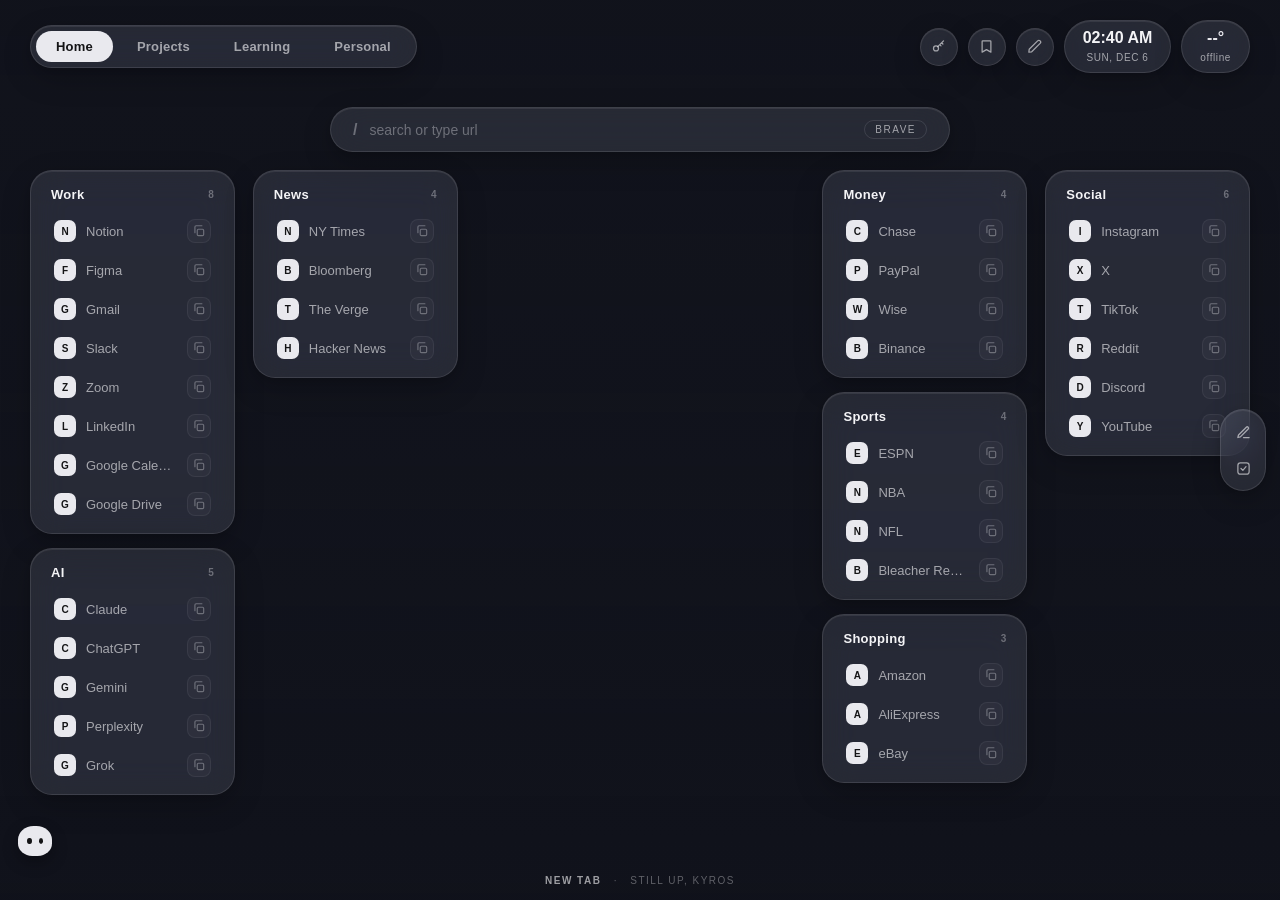
==== index.html @ 47d95799 "first commit" ====
<!DOCTYPE html>
<html lang="en">
<head>
  <meta charset="UTF-8" />
  <meta name="viewport" content="width=device-width, initial-scale=1.0" />
  <title>New Tab</title>
  
  
  
  <link rel="stylesheet" href="css/style.css" />
</head>
<body>
  <div class="bg" id="bg"></div>
  <video class="bg-video hidden" id="bgVideo" autoplay muted loop playsinline></video>
  <div class="bg-overlay"></div>
  <div class="mood-tint" id="moodTint"></div>

  <!-- TOP BAR -->
  <header class="topbar">
    <nav class="tabs" id="tabs"></nav>

    <div class="topbar-right">
      <button class="edit-btn" id="vaultOpenBtn" title="passwords — Alt+P" aria-label="password vault">
        <svg viewBox="0 0 24 24" fill="none" stroke="currentColor" stroke-width="2" stroke-linecap="round" stroke-linejoin="round"><circle cx="8" cy="15" r="4"/><path d="M10.8 12.2 20 3M17 6l2 2M14 9l2 2"/></svg>
      </button>
      <button class="edit-btn" id="stashOpenBtn" title="saved — Alt+S" aria-label="saved things">
        <svg viewBox="0 0 24 24" fill="none" stroke="currentColor" stroke-width="2" stroke-linecap="round" stroke-linejoin="round"><path d="M6 3h12a1 1 0 0 1 1 1v17l-7-4-7 4V4a1 1 0 0 1 1-1z"/></svg>
      </button>
      <button class="edit-btn" id="editBtn" title="edit links" aria-label="edit links">
        <svg viewBox="0 0 24 24" fill="none" stroke="currentColor" stroke-width="2" stroke-linecap="round" stroke-linejoin="round"><path d="M17 3a2.8 2.8 0 0 1 4 4L7.5 20.5 3 21l.5-4.5z"/></svg>
      </button>
      <div class="clock" id="clock" title="calendar">
        <span class="time" id="time">--:--</span>
        <span class="date" id="date">---</span>
      </div>
      <div class="weather" id="weather">
        <span class="temp" id="temp">--°</span>
        <span class="cond" id="cond">···</span>
      </div>
      <div class="cal-pop hidden" id="calPop"></div>
    </div>
  </header>

  <!-- SEARCH -->
  <div class="search-wrap">
    <div id="searchForm" class="search">
      <span class="search-mark">/</span>
      <input id="searchInput" type="text" placeholder="search or type url" spellcheck="false" />
      <span class="search-hint" id="engineHint">brave</span>
    </div>
    <div class="palette" id="palette"></div>
  </div>

  <!-- GRID OF LINK GROUPS -->
  <main class="grid" id="grid"></main>

  <!-- DASHBOARD (Alt+D) -->
  <div class="dash hidden" id="dock">
    <nav class="dash-tabs">
      <button class="dash-tab active" data-pane="dashboard"><svg class="dt-ico" viewBox="0 0 24 24" fill="none" stroke="currentColor" stroke-width="2" stroke-linejoin="round"><rect x="4" y="4" width="7" height="7" rx="1.5"/><rect x="13" y="4" width="7" height="7" rx="1.5"/><rect x="4" y="13" width="7" height="7" rx="1.5"/><rect x="13" y="13" width="7" height="7" rx="1.5"/></svg>Dashboard</button>
      <button class="dash-tab" data-pane="media"><svg class="dt-ico" viewBox="0 0 24 24" fill="none" stroke="currentColor" stroke-width="2" stroke-linecap="round" stroke-linejoin="round"><path d="M9 18V6l10-2v12"/><circle cx="6.5" cy="18" r="2.5"/><circle cx="16.5" cy="16" r="2.5"/></svg>Media</button>
      <button class="dash-tab" data-pane="system"><svg class="dt-ico" viewBox="0 0 24 24" fill="none" stroke="currentColor" stroke-width="2" stroke-linecap="round" stroke-linejoin="round"><path d="M3 12h4l3-8 4 16 3-8h4"/></svg>System</button>
    </nav>

    <div class="dash-body">
    <!-- DASHBOARD -->
    <div class="dash-pane" id="pane-dashboard">
      <div class="dash-grid">
        <div class="card card-weather">
          <div class="w-row">
            <span class="w-icon">☀</span>
            <span class="w-temp" id="dashTemp">--°</span>
          </div>
          <div class="w-cond" id="dashCond">···</div>
        </div>

        <div class="card card-profile">
          <img class="avatar" id="avatar" src="assets/avatar.png" alt="avatar" title="click to change" />
          <div class="prof-rows">
            <div class="prof-row"><span class="prof-k">◈</span><span id="profBrowser">Brave</span></div>
            <div class="prof-row"><span class="prof-k">▤</span><span id="profOs">—</span></div>
            <div class="prof-row"><span class="prof-k">◔</span><span id="profUp">up 0 minutes</span></div>
          </div>
        </div>

        <div class="card card-date">
          <div class="d-day" id="dashDay">--</div>
          <div class="d-dots">• • •</div>
          <div class="d-mon" id="dashMon">--</div>
          <div class="d-wd" id="dashWd">—</div>
        </div>

        <div class="card card-cal" id="calendar"></div>

        <div class="card card-media">
          <div class="cm-art" id="cmArt">
            <div class="cm-disc"></div>
          </div>
          <div class="cm-title" id="cmTitle">nothing playing</div>
          <div class="cm-sub">local player</div>
          <div class="cm-ctl">
            <button id="cmPrev" aria-label="previous"><svg viewBox="0 0 24 24" fill="currentColor"><path d="M7 6a1 1 0 0 1 2 0v12a1 1 0 0 1-2 0zM20 6.6v10.8a1 1 0 0 1-1.6.8l-7.2-5.4a1 1 0 0 1 0-1.6l7.2-5.4a1 1 0 0 1 1.6.8z"/></svg></button>
            <button id="cmPlay" aria-label="play / pause">
              <svg class="ico-play" viewBox="0 0 24 24" fill="currentColor"><path d="M8 5.6v12.8a1 1 0 0 0 1.5.9l10.2-6.4a1 1 0 0 0 0-1.7L9.5 4.7A1 1 0 0 0 8 5.6z"/></svg>
              <svg class="ico-pause" viewBox="0 0 24 24" fill="currentColor"><path d="M7 5h3a1 1 0 0 1 1 1v12a1 1 0 0 1-1 1H7a1 1 0 0 1-1-1V6a1 1 0 0 1 1-1zm7 0h3a1 1 0 0 1 1 1v12a1 1 0 0 1-1 1h-3a1 1 0 0 1-1-1V6a1 1 0 0 1 1-1z"/></svg>
            </button>
            <button id="cmNext" aria-label="next"><svg viewBox="0 0 24 24" fill="currentColor"><path d="M17 6a1 1 0 0 1 2 0v12a1 1 0 0 1-2 0zM4 6.6v10.8a1 1 0 0 0 1.6.8l7.2-5.4a1 1 0 0 0 0-1.6L5.6 5.8A1 1 0 0 0 4 6.6z"/></svg></button>
          </div>
        </div>

        <div class="card card-sliders">
          <label class="vslide" title="background dim">
            <input type="range" id="slDim" min="0.2" max="1" step="0.05" />
            <span class="vs-icon">◐</span>
          </label>
          <label class="vslide" title="glass blur">
            <input type="range" id="slBlur" min="0" max="30" step="1" />
            <span class="vs-icon">≋</span>
          </label>
          <label class="vslide" title="video wallpaper volume">
            <input type="range" id="slVol" min="0" max="1" step="0.05" value="0" />
            <span class="vs-icon">♪</span>
          </label>
        </div>
      </div>
      <div class="dock-links" id="dockLinks"></div>
    </div>

    <!-- MEDIA -->
    <div class="dash-pane hidden" id="pane-media">
      <div class="media-now">
        <div class="m-art" id="mArtBox">
          <svg viewBox="0 0 24 24" fill="none" stroke="currentColor" stroke-width="2" stroke-linecap="round" stroke-linejoin="round"><path d="M9 18V6l10-2v12"/><circle cx="6.5" cy="18" r="2.5"/><circle cx="16.5" cy="16" r="2.5"/></svg>
          <div class="m-bars" id="mBars"><i></i><i></i><i></i><i></i></div>
        </div>
        <div class="m-info">
          <div class="m-title" id="mTitle">nothing playing</div>
          <div class="m-sub" id="mSrc">pick a song below</div>
        </div>
        <div class="m-ctl">
          <button id="mPrev" aria-label="previous"><svg viewBox="0 0 24 24" fill="currentColor"><path d="M7 6a1 1 0 0 1 2 0v12a1 1 0 0 1-2 0zM20 6.6v10.8a1 1 0 0 1-1.6.8l-7.2-5.4a1 1 0 0 1 0-1.6l7.2-5.4a1 1 0 0 1 1.6.8z"/></svg></button>
          <button id="mPlay" class="m-play" aria-label="play / pause">
            <svg class="ico-play" viewBox="0 0 24 24" fill="currentColor"><path d="M8 5.6v12.8a1 1 0 0 0 1.5.9l10.2-6.4a1 1 0 0 0 0-1.7L9.5 4.7A1 1 0 0 0 8 5.6z"/></svg>
            <svg class="ico-pause" viewBox="0 0 24 24" fill="currentColor"><path d="M7 5h3a1 1 0 0 1 1 1v12a1 1 0 0 1-1 1H7a1 1 0 0 1-1-1V6a1 1 0 0 1 1-1zm7 0h3a1 1 0 0 1 1 1v12a1 1 0 0 1-1 1h-3a1 1 0 0 1-1-1V6a1 1 0 0 1 1-1z"/></svg>
          </button>
          <button id="mNext" aria-label="next"><svg viewBox="0 0 24 24" fill="currentColor"><path d="M17 6a1 1 0 0 1 2 0v12a1 1 0 0 1-2 0zM4 6.6v10.8a1 1 0 0 0 1.6.8l7.2-5.4a1 1 0 0 0 0-1.6L5.6 5.8A1 1 0 0 0 4 6.6z"/></svg></button>
        </div>
      </div>
      <div class="m-progress">
        <span class="m-time" id="mCur">0:00</span>
        <input type="range" id="mSeek" min="0" max="1000" value="0" aria-label="seek" />
        <span class="m-time" id="mDur">–:––</span>
      </div>
      <div class="media-switch">
        <button class="msw active" data-src="library">library</button>
        <button class="msw" data-src="online">online</button>
      </div>

      <div class="src-view" id="srcLibrary">
        <div class="song-list" id="songList"></div>
        <div class="dash-actions">
          <button id="mAddSongs">add songs</button>
          <button id="mClearSongs">clear</button>
        </div>
      </div>

      <div class="src-view hidden" id="srcOnline">
        <div class="stream-add">
          <input id="ytQuery" type="text" placeholder="search a song online…" spellcheck="false" />
          <button id="ytSearchBtn">search</button>
        </div>
        <div class="stream-list" id="ytResults"></div>
      </div>

      <div class="queue-wrap hidden" id="queueWrap">
        <div class="queue-head">
          <span>up next <span class="q-badge" id="queueCount">0</span></span>
          <button id="queueClear">clear</button>
        </div>
        <div class="queue-list" id="queueList"></div>
      </div>

      <div class="dash-actions">
        <button id="mWall">wallpaper</button>
        <button id="mWallReset">wall reset</button>
      </div>
    </div>

    <!-- SYSTEM -->
    <div class="dash-pane hidden" id="pane-system">
      <div class="sys-grid">
        <div class="card sys-card">
          <div class="sys-top">
            <svg viewBox="0 0 24 24" fill="none" stroke="currentColor" stroke-width="2" stroke-linecap="round" stroke-linejoin="round"><rect x="7" y="7" width="10" height="10" rx="1.5"/><path d="M4 10h3M4 14h3M17 10h3M17 14h3M10 4v3M14 4v3M10 17v3M14 17v3"/></svg>
            <span class="sys-k">cpu</span>
          </div>
          <div class="sys-v" id="sysCpu">—</div>
          <div class="sys-bar"><i id="barCpu"></i></div>
          <div class="sys-hint" id="hintCpu">—</div>
        </div>

        <div class="card sys-card">
          <div class="sys-top">
            <svg viewBox="0 0 24 24" fill="none" stroke="currentColor" stroke-width="2" stroke-linecap="round" stroke-linejoin="round"><rect x="3" y="7" width="18" height="9" rx="1.5"/><path d="M7 16v2M12 16v2M17 16v2M7.5 10.5v2M12 10.5v2M16.5 10.5v2"/></svg>
            <span class="sys-k">memory</span>
          </div>
          <div class="sys-v" id="sysMem">—</div>
          <div class="sys-bar"><i id="barMem"></i></div>
          <div class="sys-hint" id="hintMem">—</div>
        </div>

        <div class="card sys-card">
          <div class="sys-top">
            <svg viewBox="0 0 24 24" fill="none" stroke="currentColor" stroke-width="2" stroke-linecap="round" stroke-linejoin="round"><path d="M4 11.5a11 11 0 0 1 16 0M7.5 15a6 6 0 0 1 9 0"/><circle cx="12" cy="18.5" r="1"/></svg>
            <span class="sys-k">network</span>
          </div>
          <div class="sys-v" id="sysNet">—</div>
          <div class="sys-bar"><i id="barNet"></i></div>
          <div class="sys-hint" id="hintNet">—</div>
        </div>

        <div class="card sys-card">
          <div class="sys-top">
            <svg viewBox="0 0 24 24" fill="none" stroke="currentColor" stroke-width="2" stroke-linecap="round" stroke-linejoin="round"><rect x="3" y="5" width="18" height="14" rx="2.5"/><path d="M3 13h18"/><circle cx="7.5" cy="16" r="0.5"/></svg>
            <span class="sys-k">disk</span>
          </div>
          <div class="sys-v" id="sysDisk">—</div>
          <div class="sys-bar"><i id="barDisk"></i></div>
          <div class="sys-hint" id="hintDisk">—</div>
        </div>

        <div class="card sys-card">
          <div class="sys-top">
            <svg viewBox="0 0 24 24" fill="none" stroke="currentColor" stroke-width="2" stroke-linecap="round" stroke-linejoin="round"><rect x="2" y="7" width="17" height="10" rx="2.5"/><path d="M22 10.5v3"/></svg>
            <span class="sys-k">battery</span>
          </div>
          <div class="sys-v" id="sysBat">—</div>
          <div class="sys-bar"><i id="barBat"></i></div>
          <div class="sys-hint" id="hintBat">—</div>
        </div>

        <div class="card sys-card">
          <div class="sys-top">
            <svg viewBox="0 0 24 24" fill="none" stroke="currentColor" stroke-width="2" stroke-linecap="round" stroke-linejoin="round"><ellipse cx="12" cy="6" rx="7" ry="2.5"/><path d="M5 6v12c0 1.4 3.1 2.5 7 2.5s7-1.1 7-2.5V6"/><path d="M5 12c0 1.4 3.1 2.5 7 2.5s7-1.1 7-2.5"/></svg>
            <span class="sys-k">browser storage</span>
          </div>
          <div class="sys-v" id="sysStore">—</div>
          <div class="sys-bar"><i id="barStore"></i></div>
          <div class="sys-hint" id="hintStore">—</div>
        </div>
      </div>

      <div class="card sys-card sys-wide">
        <div class="sys-top">
          <svg viewBox="0 0 24 24" fill="none" stroke="currentColor" stroke-width="2" stroke-linecap="round" stroke-linejoin="round"><circle cx="12" cy="12" r="9"/><path d="M12 7v5l3 3"/></svg>
          <span class="sys-k">screen time today</span>
          <span class="st-total" id="stTotal"></span>
        </div>
        <div class="st-list" id="stList"><div class="sys-hint">start the backend to track apps</div></div>
      </div>

      <div class="sys-chips" id="sysChips"></div>
    </div>
    </div><!-- /dash-body -->
  </div>

  <!-- side quick-access: notes + todos (Alt+N / Alt+T) -->
  <div class="side-btns">
    <button id="btnNotes" title="notes — Alt+N" aria-label="notes">
      <svg viewBox="0 0 24 24" fill="none" stroke="currentColor" stroke-width="2" stroke-linecap="round" stroke-linejoin="round"><path d="M12 20h9M16.5 3.5a2.1 2.1 0 0 1 3 3L7 19l-4 1 1-4z"/></svg>
    </button>
    <button id="btnTodo" title="to-do — Alt+T" aria-label="to-do">
      <svg viewBox="0 0 24 24" fill="none" stroke="currentColor" stroke-width="2" stroke-linecap="round" stroke-linejoin="round"><rect x="3" y="3" width="18" height="18" rx="4"/><path d="M8 12l3 3 5-6"/></svg>
    </button>
  </div>

  <aside class="side-panel hidden" id="sidePanel">
    <div class="sp-head">
      <button class="sp-tab active" data-sp="notes"><svg class="dt-ico" viewBox="0 0 24 24" fill="none" stroke="currentColor" stroke-width="2" stroke-linecap="round" stroke-linejoin="round"><path d="M12 20h9M16.5 3.5a2.1 2.1 0 0 1 3 3L7 19l-4 1 1-4z"/></svg>Notes</button>
      <button class="sp-tab" data-sp="todo"><svg class="dt-ico" viewBox="0 0 24 24" fill="none" stroke="currentColor" stroke-width="2" stroke-linecap="round" stroke-linejoin="round"><rect x="3" y="3" width="18" height="18" rx="4"/><path d="M8 12l3 3 5-6"/></svg>To-do</button>
      <button class="sp-tab" data-sp="snips"><svg class="dt-ico" viewBox="0 0 24 24" fill="none" stroke="currentColor" stroke-width="2" stroke-linecap="round" stroke-linejoin="round"><path d="M4 7h16M4 12h10M4 17h16"/></svg>Snips</button>
      <button class="sp-tab" data-sp="sent"><svg class="dt-ico" viewBox="0 0 24 24" fill="none" stroke="currentColor" stroke-width="2" stroke-linecap="round" stroke-linejoin="round"><path d="M4 12h16M14 6l6 6-6 6"/></svg>Sent</button>
      <button class="sp-close" id="spClose" aria-label="close">✕</button>
    </div>
    <div class="sp-view" id="spNotes">
      <textarea id="notesArea" placeholder="scratchpad — autosaves as you type" spellcheck="false"></textarea>
      <div class="sp-meta">
        <span id="notesCount">0 words</span>
        <button id="notesClear">clear</button>
      </div>
    </div>
    <div class="sp-view hidden" id="spTodo">
      <div class="todo-progress">
        <div class="tp-bar"><i id="tpFill"></i></div>
        <span class="tp-label" id="tpLabel">0 / 0</span>
      </div>
      <div class="todo-add">
        <input id="todoInput" placeholder="add a task… (enter)" spellcheck="false" />
        <button id="todoAddBtn" title="add">+</button>
      </div>
      <div class="todo-list" id="todoList"></div>
      <button id="todoClear">clear done</button>
    </div>
    <div class="sp-view hidden" id="spSnips">
      <div class="snip-hint">type the trigger anywhere → it expands. e.g. <b>;addr</b></div>
      <div class="snip-add">
        <input id="snipTrig" placeholder=";trigger" spellcheck="false" />
        <textarea id="snipText" placeholder="expands to…" spellcheck="false"></textarea>
        <button id="snipAdd">add snippet</button>
      </div>
      <div class="snip-list" id="snipList"></div>
    </div>
    <div class="sp-view hidden" id="spSent">
      <div class="sent-head"><span>sent history</span><button id="sentClear">clear</button></div>
      <div class="sent-list" id="sentList"></div>
    </div>
    <div class="sp-foot"><b>quick panel</b> · alt+n notes · alt+t tasks · esc</div>
  </aside>

  <!-- mini player: only visible while something plays -->
  <div class="mini-player hidden" id="miniPlayer">
    <span class="mp-eq"><i></i><i></i><i></i></span>
    <span class="mp-title" id="mpTitle" title="open player">—</span>
    <button id="mpPlay" aria-label="play / pause">
      <svg class="ico-play" viewBox="0 0 24 24" fill="currentColor"><path d="M8 5.6v12.8a1 1 0 0 0 1.5.9l10.2-6.4a1 1 0 0 0 0-1.7L9.5 4.7A1 1 0 0 0 8 5.6z"/></svg>
      <svg class="ico-pause" viewBox="0 0 24 24" fill="currentColor"><path d="M7 5h3a1 1 0 0 1 1 1v12a1 1 0 0 1-1 1H7a1 1 0 0 1-1-1V6a1 1 0 0 1 1-1zm7 0h3a1 1 0 0 1 1 1v12a1 1 0 0 1-1 1h-3a1 1 0 0 1-1-1V6a1 1 0 0 1 1-1z"/></svg>
    </button>
    <button id="mpNext" aria-label="next"><svg viewBox="0 0 24 24" fill="currentColor"><path d="M17 6a1 1 0 0 1 2 0v12a1 1 0 0 1-2 0zM4 6.6v10.8a1 1 0 0 0 1.6.8l7.2-5.4a1 1 0 0 0 0-1.6L5.6 5.8A1 1 0 0 0 4 6.6z"/></svg></button>
  </div>

  <!-- STASH MODE — saved things (Alt+S) -->
  <div class="stash-mode hidden" id="stash">
    <div class="stash-inner">
      <div class="stash-head">
        <h2 class="stash-title">
          <svg viewBox="0 0 24 24" fill="none" stroke="currentColor" stroke-width="2" stroke-linecap="round" stroke-linejoin="round"><path d="M6 3h12a1 1 0 0 1 1 1v17l-7-4-7 4V4a1 1 0 0 1 1-1z"/></svg>
          saved <span class="stash-n" id="stashCount">0</span>
        </h2>
        <input id="stashSearch" class="stash-search" placeholder="search saved…" spellcheck="false" />
        <button class="stash-close" id="stashClose" aria-label="close">✕</button>
      </div>

      <div class="stash-form">
        <input id="stashName" placeholder="name — movie, article, thing…" spellcheck="false" />
        <input id="stashUrl" placeholder="link (optional)" spellcheck="false" />
        <button id="stashAdd">save</button>
      </div>

      <div class="stash-tagrow">
        <span class="stash-taglabel">category</span>
        <select id="stashCatSel" class="stash-catsel"></select>
        <input id="stashNewCat" class="stash-newtag" placeholder="new category name" spellcheck="false" style="display:none" />
        <button id="stashEditTags" class="stash-edittags" title="manage categories">⚙</button>
        <div class="stash-sel" id="stashSel"></div>
      </div>

      <div class="stash-filterrow">
        <span class="stash-taglabel">show</span>
        <select id="stashFilter" class="stash-catsel"></select>
      </div>

      <div class="stash-grid" id="stashGrid"></div>
    </div>
  </div>

  <!-- VAULT MODE — saved passwords (Alt+P), master-password gated -->
  <div class="vault-mode hidden" id="vault">
    <div class="vault-inner">
      <div class="vault-head">
        <h2 class="vault-title">
          <svg viewBox="0 0 24 24" fill="none" stroke="currentColor" stroke-width="2" stroke-linecap="round" stroke-linejoin="round"><circle cx="8" cy="15" r="4"/><path d="M10.8 12.2 20 3M17 6l2 2M14 9l2 2"/></svg>
          vault
        </h2>
        <button id="vaultLock" class="vault-lockbtn" style="display:none">lock</button>
        <button class="stash-close" id="vaultClose" aria-label="close">✕</button>
      </div>
      <div class="vault-body" id="vaultBody"></div>
    </div>
  </div>

  <!-- PHONE COMPANION -->
  <div class="phone-mode hidden" id="phone">
    <div class="phone-card">
      <button class="stash-close" id="phoneClose" aria-label="close">✕</button>
      <div class="phone-title">📱 phone companion</div>
      <div class="phone-qr" id="phoneQr"></div>
      <div class="phone-url" id="phoneUrl">…</div>
      <div class="phone-code">pair code · <b id="phoneCode">------</b></div>
      <div class="phone-send">
        <input id="phoneSendInput" placeholder="send a link or text to your phone…" spellcheck="false" />
        <button id="phoneSendBtn">send →</button>
      </div>
      <div class="phone-hint">scan to pair · then send links & text both ways</div>
    </div>
  </div>

  <!-- DAILY BRIEFING — shows once a day -->
  <div class="briefing hidden" id="briefing">
    <button class="brief-x" id="briefClose" aria-label="dismiss">✕</button>
    <div class="brief-hi" id="briefHi">good day</div>
    <div class="brief-lines" id="briefLines"></div>
  </div>

  <!-- the pet -->
  <div class="pet" id="pet" title="…">
    <span class="pet-zzz">z z</span>
    <div class="pet-body">
      <span class="pet-eye"></span>
      <span class="pet-eye"></span>
    </div>
  </div>

  <footer class="footer">
    <span class="footer-brand">NEW TAB</span>
    <span class="footer-dot">·</span>
    <span id="greeting">welcome back</span>
  </footer>

  <script src="js/config.js"></script>
  <script src="js/qrcode.min.js"></script>
  <script src="js/theme.js"></script>
  <script src="js/client/musicApi.js"></script>
  <script src="js/client/musicSource.js"></script>
  <script src="js/commands.js"></script>
  <script src="js/dashboard.js"></script>
  <script src="js/extras.js"></script>
  <script src="js/stashCore.js"></script>
  <script src="js/stash.js"></script>
  <script src="js/vault.js"></script>
  <script src="js/app.js"></script>
</body>
</html>
---- css/style.css ----
/* =========================================================
   START PAGE — style.css (glass / video style)
   ========================================================= */

:root {
  --panel: rgba(245, 245, 248, 0.10);
  --panel-strong: rgba(245, 245, 248, 0.16);
  --border: rgba(255, 255, 255, 0.11);
  --border-hot: rgba(255, 255, 255, 0.30);
  --ink: #f4f4f6;
  --ink-dim: rgba(244, 244, 246, 0.62);
  --ink-faint: rgba(244, 244, 246, 0.35);
  --radius: 22px;
  --radius-pill: 999px;
  --blur: 18px;
}

* { margin: 0; padding: 0; box-sizing: border-box; }

html {
  height: 100%;
  background: #0e0e10;
  overflow-x: hidden;
}

body {
  height: 100%;
  /* MUST stay transparent — solid body paints over the
     negative z-index background layers and hides wallpaper */
  background: transparent;
  color: var(--ink);
  font-family: -apple-system, "Segoe UI", Roboto, "Inter", sans-serif;
  overflow-x: hidden;
}

/* ---------- BACKGROUND ---------- */
.bg {
  position: fixed;
  inset: 0;
  z-index: -3;
  background: url("../assets/bg.jpg") center / cover no-repeat;
  transform: scale(var(--pulse-scale, 1));
  filter: brightness(var(--pulse-bright, 1));
  transition: transform .09s linear, filter .09s linear;
  will-change: transform, filter;
}
.bg-video {
  position: fixed;
  inset: 0;
  z-index: -2;
  width: 100%;
  height: 100%;
  object-fit: cover;
  transform: scale(var(--pulse-scale, 1));
  filter: brightness(var(--pulse-bright, 1));
  transition: transform .09s linear, filter .09s linear;
  will-change: transform, filter;
}
.bg-video.hidden { display: none; }

.bg-overlay {
  position: fixed;
  inset: 0;
  z-index: -1;
  opacity: var(--dim, 1);
  background: linear-gradient(180deg, rgba(10,10,12,0.35) 0%, rgba(10,10,12,0.15) 45%, rgba(10,10,12,0.55) 100%);
}

/* ---------- TOP BAR ---------- */
.topbar {
  display: flex;
  align-items: center;
  justify-content: space-between;
  gap: 20px;
  padding: 20px 30px;
  flex-wrap: wrap;
}

.tabs {
  display: flex;
  gap: 4px;
  background: var(--panel);
  backdrop-filter: blur(var(--blur));
  -webkit-backdrop-filter: blur(var(--blur));
  border: 1px solid var(--border);
  border-radius: var(--radius-pill);
  padding: 5px;
}

.tab {
  font-family: inherit;
  font-size: 13px;
  font-weight: 600;
  letter-spacing: 0.2px;
  color: var(--ink-dim);
  background: transparent;
  border: none;
  padding: 8px 20px;
  border-radius: var(--radius-pill);
  cursor: pointer;
  transition: color .18s, background .18s;
}
.tab:hover { color: var(--ink); }
.tab.active {
  color: #1a1a1c;
  background: #f4f4f6;
}

/* ---- edit mode: add / rename / delete tabs ---- */
.tabs { flex-wrap: wrap; }
.tab-add {
  font-family: inherit;
  font-size: 15px;
  line-height: 1;
  color: var(--ink-dim);
  background: rgba(255, 255, 255, 0.06);
  border: 1px dashed var(--border);
  width: 32px;
  height: 32px;
  border-radius: 50%;
  cursor: pointer;
  transition: color .2s var(--ease-soft), background .2s var(--ease-soft), transform .2s var(--ease-soft);
}
.tab-add:hover { color: var(--accent-ink); background: var(--accent); border-style: solid; }
.tab-add:active { transform: scale(0.9); }

.tab-edit {
  display: inline-flex;
  align-items: center;
  gap: 2px;
  background: var(--accent);
  border-radius: var(--radius-pill);
  padding: 3px 4px 3px 6px;
}
.tab-rename {
  background: transparent;
  border: none;
  outline: none;
  color: var(--accent-ink);
  font-family: inherit;
  font-size: 13px;
  font-weight: 700;
  width: 84px;
  padding: 4px 2px;
}
.tab-rename::selection { background: rgba(0, 0, 0, 0.2); }
.tab-del {
  background: rgba(0, 0, 0, 0.15);
  border: none;
  color: var(--accent-ink);
  cursor: pointer;
  font-size: 10px;
  width: 20px;
  height: 20px;
  border-radius: 50%;
  flex-shrink: 0;
  transition: background .2s var(--ease-soft);
}
.tab-del:hover { background: rgba(0, 0, 0, 0.3); }

.topbar-right { display: flex; align-items: center; gap: 10px; }

.clock, .weather {
  background: var(--panel);
  backdrop-filter: blur(var(--blur));
  -webkit-backdrop-filter: blur(var(--blur));
  border: 1px solid var(--border);
  border-radius: var(--radius-pill);
  padding: 8px 18px;
  text-align: center;
  line-height: 1.1;
}
.topbar-right { position: relative; }
.clock { cursor: pointer; transition: background .3s var(--ease-soft); }
.clock:hover { background: var(--panel-strong); }
.clock .time { font-size: 16px; font-weight: 700; display: block; }
.clock .date { font-size: 10px; color: var(--ink-dim); letter-spacing: 0.6px; }
.weather .temp { font-size: 16px; font-weight: 700; display: block; }
.weather .cond { font-size: 10px; color: var(--ink-dim); letter-spacing: 0.6px; }

/* ---------- SEARCH ---------- */
.search-wrap { display: flex; justify-content: center; padding: 14px 20px 8px; }
.search {
  display: flex;
  align-items: center;
  gap: 12px;
  width: min(620px, 92vw);
  background: var(--panel);
  backdrop-filter: blur(var(--blur));
  -webkit-backdrop-filter: blur(var(--blur));
  border: 1px solid var(--border);
  border-radius: var(--radius-pill);
  padding: 12px 22px;
  transition: border-color .2s, background .2s;
}
.search:focus-within {
  border-color: var(--border-hot);
  background: var(--panel-strong);
}
.search-mark { color: var(--ink-faint); font-weight: 700; }
.search input {
  flex: 1;
  background: transparent;
  border: none;
  outline: none;
  color: var(--ink);
  font-family: inherit;
  font-size: 14px;
}
.search input::placeholder { color: var(--ink-faint); }
.search-hint {
  font-size: 10px;
  color: var(--ink-dim);
  text-transform: uppercase;
  letter-spacing: 1.5px;
  border: 1px solid var(--border);
  padding: 3px 10px;
  border-radius: var(--radius-pill);
}

/* ---------- GRID ---------- */
.grid {
  display: flex;
  justify-content: space-between;
  align-items: flex-start;
  gap: 18px;
  padding: 10px 30px 70px;
}

.col {
  display: flex;
  flex-direction: column;
  gap: 14px;
  width: clamp(170px, 16vw, 240px);
  flex-shrink: 1;
  min-width: 0;
}

/* open center: push cols 1-2 left, 3-4 right */
.col-2 { margin-right: auto; }
.col-3 { margin-left: auto; }

/* cards float above background, compact like video */
.group { font-size: 12px; }


.group {
  background: var(--panel);
  backdrop-filter: blur(var(--blur));
  -webkit-backdrop-filter: blur(var(--blur));
  border: 1px solid var(--border);
  border-radius: var(--radius);
  padding: 16px 14px 10px;
  transition: background .2s, border-color .2s;
}
.group:hover { background: var(--panel-strong); border-color: var(--border-hot); }

.group-head {
  display: flex;
  align-items: center;
  justify-content: space-between;
  margin-bottom: 10px;
  padding: 0 6px;
}
.group-title { font-size: 13px; font-weight: 700; letter-spacing: 0.3px; }
.group-count { font-size: 10px; color: var(--ink-faint); font-weight: 700; }

.links { display: flex; flex-direction: column; gap: 1px; }

.link {
  display: flex;
  align-items: center;
  gap: 9px;
  padding: 6px 8px;
  border-radius: 10px;
  color: var(--ink-dim);
  text-decoration: none;
  font-size: 13px;
  transition: color .15s, background .15s;
}
.link:hover { color: var(--ink); background: rgba(255,255,255,0.10); }

.link .dot {
  width: 18px;
  height: 18px;
  border-radius: 5px;
  display: grid;
  place-items: center;
  font-size: 10px;
  font-weight: 800;
  color: #1a1a1c;
  background: #e9e9ee;
  flex-shrink: 0;
}

/* ---------- FOOTER ---------- */
.footer {
  position: fixed;
  bottom: 14px;
  left: 0;
  right: 0;
  text-align: center;
  font-size: 10px;
  letter-spacing: 1.5px;
  color: var(--ink-faint);
  text-transform: uppercase;
}
.footer-brand { font-weight: 800; color: var(--ink-dim); }
.footer-dot { margin: 0 8px; }

.group.hidden { display: none; }

@media (prefers-reduced-motion: reduce) {
  * { transition: none !important; animation: none !important; }
}

@media (max-width: 1024px) {
  .grid { flex-wrap: wrap; justify-content: center; }
  .col { width: min(300px, 92vw); flex-shrink: 0; }
  .col-2, .col-3 { margin: 0; }
}

@media (max-width: 560px) {
  .topbar { padding: 14px; }
  .grid { padding: 12px 14px 70px; }
}

/* =========================================================
   ACCENT (auto from wallpaper) — theme.js sets these
   ========================================================= */
:root {
  --accent: #e9e9ee;
  --accent-soft: rgba(233, 233, 238, 0.14);
  --accent-ink: #1a1a1c;
}

.tab.active { background: var(--accent); color: var(--accent-ink); }
.link .dot { background: var(--accent); color: var(--accent-ink); }
.link:hover { background: var(--accent-soft); }
.search:focus-within { border-color: var(--accent); }
.group:hover { border-color: var(--accent); }
.weather .temp { color: var(--accent); }

/* =========================================================
   COMMAND PALETTE  ( type ">" in search )
   ========================================================= */
.search-wrap { position: relative; flex-direction: column; align-items: center; }

.palette {
  position: absolute;
  top: calc(100% - 2px);
  width: min(620px, 92vw);
  background: rgba(20, 20, 24, 0.88);
  backdrop-filter: blur(var(--blur));
  -webkit-backdrop-filter: blur(var(--blur));
  border: 1px solid var(--border);
  border-radius: 16px;
  overflow: hidden;
  display: none;
  z-index: 50;
}
.palette.open { display: block; }

.palette-item {
  display: flex;
  align-items: center;
  justify-content: space-between;
  gap: 14px;
  padding: 10px 20px;
  cursor: pointer;
  font-size: 13px;
}
.palette-item:hover, .palette-item.sel { background: var(--accent-soft); }
.palette-cmd { font-weight: 700; color: var(--accent); }
.palette-hint { color: var(--ink-dim); font-size: 11px; }

/* =========================================================
   TOAST
   ========================================================= */
.toast {
  position: fixed;
  bottom: 110px;
  left: 50%;
  transform: translateX(-50%) translateY(8px);
  background: rgba(20, 20, 24, 0.9);
  border: 1px solid var(--accent);
  color: var(--ink);
  font-size: 12px;
  padding: 8px 18px;
  border-radius: var(--radius-pill);
  opacity: 0;
  pointer-events: none;
  transition: opacity .2s, transform .2s;
  z-index: 70;
}
.toast.show { opacity: 1; transform: translateX(-50%) translateY(0); }

/* =========================================================
   DASHBOARD  ( Alt+D / Alt+K )
   ========================================================= */
.dash {
  --dash-bg: rgba(15, 15, 19, 0.94);
  position: fixed;
  bottom: 0;
  left: 50%;
  transform: translateX(-50%) translateY(0);
  width: min(780px, 96vw);
  background: var(--dash-bg);
  backdrop-filter: blur(26px);
  -webkit-backdrop-filter: blur(26px);
  border: 1px solid var(--border);
  border-bottom: none;
  border-radius: 28px 28px 0 0;
  padding: 16px 18px 20px;
  z-index: 60;
  transition: transform .45s cubic-bezier(0.32, 1.25, 0.4, 1), opacity .3s ease;
}
.dash-body {
  max-height: 62vh;
  overflow-y: auto;
}

.dash.hidden {
  opacity: 0;
  pointer-events: none;
  transform: translateX(-50%) translateY(105%);
}

/* concave corner notches where panel meets the ground */
.dash::before, .dash::after {
  content: "";
  position: absolute;
  bottom: 0;
  width: 34px;
  height: 34px;
  pointer-events: none;
}
.dash::before {
  left: -34px;
  background: radial-gradient(circle at 0 0,
    transparent 32px, rgba(255,255,255,0.22) 32.5px, rgba(255,255,255,0.22) 33.5px, var(--dash-bg) 34px);
}
.dash::after {
  right: -34px;
  background: radial-gradient(circle at 34px 0,
    transparent 32px, rgba(255,255,255,0.22) 32.5px, rgba(255,255,255,0.22) 33.5px, var(--dash-bg) 34px);
}

/* cards float in one after another when panel opens */
.dash:not(.hidden) .card,
.dash:not(.hidden) .dock-links {
  animation: rise .5s cubic-bezier(0.22, 1, 0.36, 1) both;
}
.dash:not(.hidden) .card:nth-child(1) { animation-delay: .05s; }
.dash:not(.hidden) .card:nth-child(2) { animation-delay: .10s; }
.dash:not(.hidden) .card:nth-child(3) { animation-delay: .15s; }
.dash:not(.hidden) .card:nth-child(4) { animation-delay: .20s; }
.dash:not(.hidden) .card:nth-child(5) { animation-delay: .25s; }
@keyframes rise {
  from { opacity: 0; transform: translateY(14px); }
  to   { opacity: 1; transform: translateY(0); }
}

/* pane switch crossfade */
.dash-pane { animation: fadeIn .25s ease both; }
@keyframes fadeIn { from { opacity: 0; } to { opacity: 1; } }

.dash-tabs {
  display: flex;
  justify-content: center;
  gap: 6px;
  margin-bottom: 14px;
  border-bottom: 1px solid var(--border);
  padding-bottom: 10px;
}
.dash-tab {
  font-family: inherit;
  font-size: 11px;
  font-weight: 700;
  color: var(--ink-dim);
  background: transparent;
  border: none;
  padding: 8px 22px;
  border-radius: 16px;
  cursor: pointer;
  display: flex;
  flex-direction: column;
  align-items: center;
  gap: 4px;
  transition: background .25s ease, color .25s ease, transform .2s ease;
}
.dash-tab:active { transform: scale(0.95); }
.dt-ico { font-size: 15px; }
.dash-tab:hover { color: var(--ink); }
.dash-tab.active { background: var(--accent); color: var(--accent-ink); }

.dash-pane.hidden { display: none; }

/* ----- cards grid ----- */
.dash-grid {
  display: grid;
  grid-template-columns: 92px 1fr 1fr 60px 168px;
  grid-template-rows: auto auto;
  gap: 10px;
}
.card {
  background: rgba(255, 255, 255, 0.05);
  border: 1px solid var(--border);
  border-radius: 18px;
  padding: 12px;
  transition: transform .25s cubic-bezier(0.22, 1, 0.36, 1), background .25s ease;
}
.card:hover { transform: translateY(-2px); background: rgba(255, 255, 255, 0.07); }

.card-weather {
  grid-column: 1 / 3;
  display: flex;
  flex-direction: column;
  justify-content: center;
  gap: 6px;
  padding: 12px 18px;
}
.w-row { display: flex; align-items: center; justify-content: center; gap: 16px; }
.w-icon { font-size: 30px; color: var(--accent); }
.w-temp { font-size: 26px; font-weight: 800; line-height: 1; }
.w-cond { font-size: 11px; color: var(--ink-dim); text-align: center; }

.card-profile {
  grid-column: 3 / 5;
  grid-row: 1;
  display: flex;
  align-items: center;
  gap: 14px;
}
.avatar {
  width: 56px;
  height: 56px;
  border-radius: 50%;
  object-fit: cover;
  cursor: pointer;
  border: 2px solid var(--accent);
}
.prof-rows { display: flex; flex-direction: column; gap: 4px; font-size: 12px; }
.prof-row { display: flex; gap: 8px; color: var(--ink-dim); }
.prof-k { color: var(--accent); width: 14px; text-align: center; }

.card-date {
  grid-row: 2;
  text-align: center;
  display: flex;
  flex-direction: column;
  justify-content: center;
  gap: 2px;
}
.d-day, .d-mon { font-size: 26px; font-weight: 800; line-height: 1; }
.d-dots { color: var(--accent); font-size: 9px; letter-spacing: 2px; }
.d-wd { font-size: 10px; color: var(--ink-dim); margin-top: 6px; }

.card-cal {
  grid-row: 2;
  grid-column: 2 / 4;
  display: grid;
  grid-template-columns: repeat(7, 1fr);
  gap: 2px;
  align-content: center;
}
.cal-h { font-size: 10px; font-weight: 700; text-align: center; color: var(--ink-dim); padding: 3px 0; }
.cal-d {
  font-size: 11px;
  text-align: center;
  padding: 4px 0;
  border-radius: 8px;
  color: var(--ink-dim);
}
.cal-d.out { color: var(--ink-faint); }
.cal-d.today { background: var(--accent); color: var(--accent-ink); font-weight: 800; }

.card-media {
  grid-column: 5;
  grid-row: 1 / 3;
  display: flex;
  flex-direction: column;
  align-items: center;
  justify-content: center;
  gap: 8px;
  padding: 16px 12px;
  text-align: center;
}
.cm-art {
  width: 92px;
  height: 92px;
  border-radius: 50%;
  border: 2px solid var(--accent);
  display: grid;
  place-items: center;
  overflow: hidden;
}
.cm-disc {
  width: 100%;
  height: 100%;
  border-radius: 50%;
  background:
    radial-gradient(circle, var(--accent) 0 8px, transparent 9px),
    conic-gradient(var(--accent-soft), rgba(255,255,255,0.10), var(--accent-soft), rgba(255,255,255,0.04), var(--accent-soft));
}
.cm-art.spin .cm-disc { animation: spin 5s linear infinite; }
@keyframes spin { to { transform: rotate(360deg); } }
.cm-title {
  font-size: 12px;
  font-weight: 800;
  max-width: 140px;
  overflow: hidden;
  text-overflow: ellipsis;
  white-space: nowrap;
  color: var(--accent);
}
.cm-sub { font-size: 10px; color: var(--ink-dim); }
.cm-ctl { display: flex; gap: 6px; margin-top: 4px; }
.cm-ctl button {
  font-family: inherit;
  background: rgba(255,255,255,0.06);
  border: 1px solid var(--border);
  color: var(--ink);
  border-radius: 50%;
  width: 30px;
  height: 30px;
  cursor: pointer;
  font-size: 10px;
  transition: background .15s, transform .15s;
}
.cm-ctl button:hover { background: var(--accent-soft); }
.cm-ctl button:active { transform: scale(0.9); }

.card-sliders {
  grid-row: 2;
  grid-column: 4;
  display: flex;
  justify-content: space-around;
  align-items: stretch;
  padding: 10px 4px;
}
.vslide { display: flex; flex-direction: column; align-items: center; gap: 9px; }
.vslide input[type="range"] {
  -webkit-appearance: none;
  appearance: none;
  writing-mode: vertical-lr;
  direction: rtl;
  width: 6px;
  height: 110px;
  border-radius: 99px;
  cursor: pointer;
  outline: none;
  background: linear-gradient(to top,
    var(--accent) var(--p, 50%), rgba(255, 255, 255, 0.12) var(--p, 50%));
  transition: background .1s linear;
}
.vslide input[type="range"]::-webkit-slider-thumb {
  -webkit-appearance: none;
  width: 15px;
  height: 15px;
  border-radius: 50%;
  background: var(--ink);
  border: 2px solid var(--accent);
  box-shadow: 0 2px 8px rgba(0, 0, 0, 0.35), 0 0 10px var(--accent-soft);
  transition: transform .2s var(--ease-soft), box-shadow .2s var(--ease-soft);
}
.vslide input[type="range"]:hover::-webkit-slider-thumb { transform: scale(1.2); }
.vslide input[type="range"]:active::-webkit-slider-thumb {
  transform: scale(1.35);
  box-shadow: 0 2px 10px rgba(0, 0, 0, 0.4), 0 0 16px var(--accent);
}
.vs-icon {
  font-size: 13px;
  color: var(--ink-dim);
  transition: color .25s var(--ease-soft), transform .25s var(--ease-soft);
}
.vslide:hover .vs-icon { color: var(--accent); transform: scale(1.1); }

.dash .dock-links {
  display: flex;
  gap: 8px;
  flex-wrap: wrap;
  margin-top: 12px;
  padding-top: 12px;
  border-top: 1px solid var(--border);
}
.dock-link {
  display: flex;
  flex-direction: column;
  align-items: center;
  gap: 5px;
  text-decoration: none;
  color: var(--ink-dim);
  font-size: 10px;
  width: 58px;
  padding: 8px 2px;
  border-radius: 12px;
  transition: background .15s, color .15s;
}
.dock-link:hover { background: var(--accent-soft); color: var(--ink); }
.dock-icon {
  width: 30px;
  height: 30px;
  border-radius: 9px;
  background: var(--accent);
  color: var(--accent-ink);
  display: grid;
  place-items: center;
  font-weight: 800;
  font-size: 13px;
}
.dock-name { max-width: 56px; overflow: hidden; text-overflow: ellipsis; white-space: nowrap; }

/* ----- media pane ----- */
.media-now {
  display: flex;
  align-items: center;
  gap: 14px;
  padding: 6px 8px 14px;
}
.m-bars { display: flex; align-items: flex-end; gap: 3px; height: 22px; }
.m-bars i {
  width: 4px;
  height: 6px;
  background: var(--accent);
  border-radius: 2px;
}
.m-bars.on i { animation: bounce 0.7s ease-in-out infinite alternate; }
.m-bars.on i:nth-child(2) { animation-delay: .15s; }
.m-bars.on i:nth-child(3) { animation-delay: .3s; }
.m-bars.on i:nth-child(4) { animation-delay: .45s; }
@keyframes bounce { from { height: 5px; } to { height: 20px; } }

.m-title { flex: 1; font-size: 13px; font-weight: 700; overflow: hidden; text-overflow: ellipsis; white-space: nowrap; }
.m-ctl { display: flex; gap: 6px; }
.m-ctl button {
  font-family: inherit;
  background: rgba(255,255,255,0.06);
  border: 1px solid var(--border);
  color: var(--ink);
  border-radius: 50%;
  width: 34px;
  height: 34px;
  cursor: pointer;
  font-size: 12px;
  transition: background .15s;
}
.m-ctl button:hover { background: var(--accent-soft); }
.m-play { background: var(--accent) !important; color: var(--accent-ink) !important; }

.song-list { max-height: 200px; overflow-y: auto; display: flex; flex-direction: column; gap: 2px; }
.song {
  display: flex;
  gap: 10px;
  padding: 7px 12px;
  border-radius: 10px;
  font-size: 12px;
  color: var(--ink-dim);
  cursor: pointer;
}
.song:hover { background: rgba(255,255,255,0.06); color: var(--ink); }
.song.playing { background: var(--accent-soft); color: var(--ink); }
.song-n { color: var(--accent); font-weight: 700; width: 16px; }
.song-empty { text-align: center; color: var(--ink-faint); font-size: 12px; padding: 24px 0; }

.dash-actions { display: flex; gap: 8px; margin-top: 12px; }
.dash-actions button {
  flex: 1;
  font-family: inherit;
  font-size: 11px;
  font-weight: 600;
  color: var(--ink-dim);
  background: rgba(255,255,255,0.06);
  border: 1px solid var(--border);
  border-radius: var(--radius-pill);
  padding: 8px 0;
  cursor: pointer;
  transition: background .15s, color .15s;
}
.dash-actions button:hover { background: var(--accent-soft); color: var(--ink); }

/* ----- system pane ----- */
.sys-grid { display: grid; grid-template-columns: 1fr 1fr; gap: 10px; }
.sys-card { display: flex; flex-direction: column; gap: 6px; padding: 16px; }
.sys-k { font-size: 10px; text-transform: uppercase; letter-spacing: 1.5px; color: var(--ink-dim); }
.sys-v { font-size: 17px; font-weight: 800; color: var(--accent); }

/* ----- palette: icon rows ----- */
.palette-item { justify-content: flex-start; padding: 9px 16px; }
.palette-ico {
  width: 30px;
  height: 30px;
  border-radius: 50%;
  background: rgba(255,255,255,0.07);
  border: 1px solid var(--border);
  display: grid;
  place-items: center;
  font-size: 13px;
  color: var(--accent);
  flex-shrink: 0;
}
.palette-txt { display: flex; flex-direction: column; gap: 1px; }
.palette-hint { font-size: 10px; }

@media (max-width: 640px) {
  .dash-grid { grid-template-columns: 1fr 1fr; }
  .card-weather, .card-profile, .card-media { grid-column: span 2; grid-row: auto; }
  .card-cal { grid-column: span 2; grid-row: auto; }
  .card-date, .card-sliders { grid-row: auto; grid-column: auto; }
}

/* =========================================================
   SOFT POLISH — plush glass, springy motion, gentle glow
   (overrides the base rules above)
   ========================================================= */
:root {
  --shadow-soft: 0 10px 30px rgba(0, 0, 0, 0.20), 0 2px 8px rgba(0, 0, 0, 0.12);
  --shadow-float: 0 22px 55px rgba(0, 0, 0, 0.32), 0 6px 16px rgba(0, 0, 0, 0.16);
  --glass-line: inset 0 1px 0 rgba(255, 255, 255, 0.08);
  --ease-soft: cubic-bezier(0.22, 1, 0.36, 1);
}

body { -webkit-font-smoothing: antialiased; text-rendering: optimizeLegibility; }

/* frosted glass: saturate what's behind, soft top light, diffuse shadow */
.tabs, .clock, .weather, .search, .group, .palette {
  backdrop-filter: blur(var(--blur)) saturate(160%);
  -webkit-backdrop-filter: blur(var(--blur)) saturate(160%);
  box-shadow: var(--glass-line), var(--shadow-soft);
}

.tab {
  transition: color .3s var(--ease-soft), background .3s var(--ease-soft), transform .2s var(--ease-soft);
}
.tab:hover { background: rgba(255, 255, 255, 0.08); }
.tab:active { transform: scale(0.96); }

.search {
  transition: border-color .3s var(--ease-soft), background .3s var(--ease-soft), box-shadow .3s var(--ease-soft);
}
.search:focus-within {
  box-shadow: var(--glass-line), var(--shadow-soft), 0 0 0 4px var(--accent-soft);
}

.group {
  transition: background .35s var(--ease-soft), border-color .35s var(--ease-soft),
              transform .35s var(--ease-soft), box-shadow .35s var(--ease-soft);
}
.group:hover {
  transform: translateY(-3px);
  box-shadow: var(--glass-line), var(--shadow-float);
}

.link {
  border-radius: 12px;
  transition: color .25s var(--ease-soft), background .25s var(--ease-soft), transform .25s var(--ease-soft);
}
.link:hover { transform: translateX(3px); }

/* ----- dashboard panel ----- */
.dash {
  --dash-bg: rgba(15, 15, 19, 0.86);
  backdrop-filter: blur(34px) saturate(150%);
  -webkit-backdrop-filter: blur(34px) saturate(150%);
  border-radius: 32px 32px 0 0;
  box-shadow: inset 0 1px 0 rgba(255, 255, 255, 0.07), 0 -24px 70px rgba(0, 0, 0, 0.45);
  transition: transform .55s cubic-bezier(0.3, 1.25, 0.35, 1), opacity .35s ease;
}
.dash::before {
  background: radial-gradient(circle at 0 0,
    transparent 32px, rgba(255,255,255,0.12) 32.5px, rgba(255,255,255,0.12) 33.5px, var(--dash-bg) 34px);
}
.dash::after {
  background: radial-gradient(circle at 34px 0,
    transparent 32px, rgba(255,255,255,0.12) 32.5px, rgba(255,255,255,0.12) 33.5px, var(--dash-bg) 34px);
}

.dash-tab {
  border-radius: 14px;
  transition: background .3s var(--ease-soft), color .3s var(--ease-soft), transform .25s var(--ease-soft);
}
.dash-tab.active { box-shadow: 0 6px 18px rgba(0, 0, 0, 0.25); }

/* pane switch: soft rise instead of plain fade */
.dash-pane { animation: fadeInSoft .35s var(--ease-soft) both; }
@keyframes fadeInSoft {
  from { opacity: 0; transform: translateY(6px); }
  to   { opacity: 1; transform: translateY(0); }
}

/* ----- cards ----- */
.card {
  border-radius: 20px;
  background: rgba(255, 255, 255, 0.055);
  box-shadow: inset 0 1px 0 rgba(255, 255, 255, 0.05);
  transition: transform .35s var(--ease-soft), background .35s var(--ease-soft), box-shadow .35s var(--ease-soft);
}
.card:hover {
  transform: translateY(-3px);
  background: rgba(255, 255, 255, 0.08);
  box-shadow: inset 0 1px 0 rgba(255, 255, 255, 0.07), 0 14px 30px rgba(0, 0, 0, 0.26);
}

.avatar {
  box-shadow: 0 0 0 4px var(--accent-soft);
  transition: transform .3s var(--ease-soft), box-shadow .3s var(--ease-soft);
}
.avatar:hover { transform: scale(1.06); }

.cm-art { box-shadow: 0 0 0 5px var(--accent-soft), 0 10px 26px rgba(0, 0, 0, 0.28); }

.cal-d { transition: background .2s var(--ease-soft), color .2s var(--ease-soft); }
.cal-d:hover { background: rgba(255, 255, 255, 0.08); color: var(--ink); }
.cal-d.today { border-radius: 10px; box-shadow: 0 0 14px var(--accent-soft); }

/* ----- buttons: springy press, gentle lift ----- */
.cm-ctl button, .m-ctl button, .dash-actions button {
  transition: background .3s var(--ease-soft), color .3s var(--ease-soft),
              transform .25s var(--ease-soft), box-shadow .3s var(--ease-soft);
}
.cm-ctl button:hover, .m-ctl button:hover, .dash-actions button:hover {
  transform: translateY(-1px);
  box-shadow: 0 6px 16px rgba(0, 0, 0, 0.22);
}
.cm-ctl button:active, .m-ctl button:active, .dash-actions button:active {
  transform: scale(0.92);
  box-shadow: none;
}
.m-play { box-shadow: 0 0 18px var(--accent-soft); }

/* ----- song list ----- */
.song {
  padding: 9px 14px;
  border-radius: 12px;
  transition: background .25s var(--ease-soft), color .25s var(--ease-soft), transform .25s var(--ease-soft);
}
.song:hover { transform: translateX(3px); }
.song.playing { box-shadow: inset 0 0 0 1px var(--accent-soft); }

/* ----- dock links ----- */
.dock-link {
  transition: background .3s var(--ease-soft), color .3s var(--ease-soft), transform .3s var(--ease-soft);
}
.dock-link:hover { transform: translateY(-3px); }
.dock-icon { border-radius: 11px; box-shadow: 0 4px 12px rgba(0, 0, 0, 0.22); }

/* ----- slim rounded scrollbars ----- */
.dash-body::-webkit-scrollbar, .song-list::-webkit-scrollbar { width: 6px; }
.dash-body::-webkit-scrollbar-thumb, .song-list::-webkit-scrollbar-thumb {
  background: rgba(255, 255, 255, 0.14);
  border-radius: 99px;
}
.dash-body::-webkit-scrollbar-thumb:hover, .song-list::-webkit-scrollbar-thumb:hover {
  background: rgba(255, 255, 255, 0.24);
}
.dash-body::-webkit-scrollbar-track, .song-list::-webkit-scrollbar-track { background: transparent; }

/* ----- toast ----- */
.toast {
  box-shadow: 0 12px 30px rgba(0, 0, 0, 0.32);
  transition: opacity .3s var(--ease-soft), transform .35s var(--ease-soft);
}

/* =========================================================
   LIVE STREAMS — media pane
   ========================================================= */
.stream-head {
  display: flex;
  justify-content: space-between;
  align-items: baseline;
  margin: 14px 2px 8px;
  font-size: 11px;
  font-weight: 700;
  letter-spacing: 1px;
  text-transform: uppercase;
  color: var(--ink-dim);
}
.stream-sub { font-size: 9px; color: var(--ink-faint); letter-spacing: 0.5px; text-transform: none; }

.stream-list {
  display: flex;
  flex-direction: column;
  gap: 2px;
  max-height: 150px;
  overflow-y: auto;
}
.stream-list::-webkit-scrollbar { width: 6px; }
.stream-list::-webkit-scrollbar-thumb { background: rgba(255, 255, 255, 0.14); border-radius: 99px; }
.stream-list::-webkit-scrollbar-track { background: transparent; }

.stream {
  display: flex;
  align-items: center;
  gap: 10px;
  padding: 8px 12px;
  border-radius: 12px;
  font-size: 12px;
  color: var(--ink-dim);
  cursor: pointer;
  transition: background .25s var(--ease-soft), color .25s var(--ease-soft), transform .25s var(--ease-soft);
}
.stream:hover { background: rgba(255, 255, 255, 0.06); color: var(--ink); transform: translateX(3px); }
.stream.live {
  background: var(--accent-soft);
  color: var(--ink);
  box-shadow: inset 0 0 0 1px var(--accent-soft);
}

.stream-dot {
  width: 7px;
  height: 7px;
  border-radius: 50%;
  background: var(--ink-faint);
  flex-shrink: 0;
  transition: background .3s var(--ease-soft), box-shadow .3s var(--ease-soft);
}
.stream.live .stream-dot {
  background: var(--accent);
  box-shadow: 0 0 10px var(--accent);
  animation: pulse 1.6s ease-in-out infinite;
}
@keyframes pulse { 50% { opacity: 0.45; } }

.stream-name { flex: 1; overflow: hidden; text-overflow: ellipsis; white-space: nowrap; }
.yt-dur { font-size: 10px; color: var(--ink-faint); flex-shrink: 0; }

.stream-del {
  background: none;
  border: none;
  color: var(--ink-faint);
  cursor: pointer;
  font-size: 11px;
  border-radius: 8px;
  padding: 2px 6px;
  transition: color .2s var(--ease-soft), background .2s var(--ease-soft);
}
.stream-del:hover { color: var(--ink); background: rgba(255, 255, 255, 0.10); }

.stream-add { display: flex; gap: 8px; margin-top: 10px; }
.stream-add input {
  flex: 1;
  min-width: 0;
  background: rgba(255, 255, 255, 0.06);
  border: 1px solid var(--border);
  border-radius: var(--radius-pill);
  color: var(--ink);
  font-family: inherit;
  font-size: 12px;
  padding: 8px 14px;
  outline: none;
  transition: border-color .3s var(--ease-soft), box-shadow .3s var(--ease-soft);
}
.stream-add input:focus { border-color: var(--accent); box-shadow: 0 0 0 3px var(--accent-soft); }
.stream-add input::placeholder { color: var(--ink-faint); }
#streamNameIn { flex: 0 0 110px; }
.stream-add button {
  font-family: inherit;
  font-size: 11px;
  font-weight: 600;
  color: var(--ink-dim);
  background: rgba(255, 255, 255, 0.06);
  border: 1px solid var(--border);
  border-radius: var(--radius-pill);
  padding: 8px 16px;
  cursor: pointer;
  transition: background .3s var(--ease-soft), color .3s var(--ease-soft), transform .25s var(--ease-soft);
}
.stream-add button:hover { background: var(--accent-soft); color: var(--ink); transform: translateY(-1px); }
.stream-add button:active { transform: scale(0.94); }

/* ----- media source switcher (library / online) ----- */
.media-switch {
  display: flex;
  gap: 4px;
  width: max-content;
  margin: 0 auto 12px;
  background: rgba(255, 255, 255, 0.05);
  border: 1px solid var(--border);
  border-radius: var(--radius-pill);
  padding: 4px;
}
.msw {
  font-family: inherit;
  font-size: 11px;
  font-weight: 600;
  letter-spacing: 0.3px;
  color: var(--ink-dim);
  background: transparent;
  border: none;
  border-radius: var(--radius-pill);
  padding: 6px 22px;
  cursor: pointer;
  transition: background .3s var(--ease-soft), color .3s var(--ease-soft), transform .2s var(--ease-soft);
}
.msw:hover:not(.active) { color: var(--ink); }
.msw:active { transform: scale(0.95); }
.msw.active { background: var(--accent); color: var(--accent-ink); }

.src-view.hidden { display: none; }

/* =========================================================
   MODERN PLAYER — svg icons, art tile, seek bar
   ========================================================= */
.media-now { align-items: center; gap: 14px; padding: 4px 4px 10px; }

.m-art {
  position: relative;
  width: 52px;
  height: 52px;
  border-radius: 16px;
  background: var(--accent-soft);
  color: var(--accent);
  display: grid;
  place-items: center;
  flex-shrink: 0;
}
.m-art > svg { width: 20px; height: 20px; transition: opacity .25s var(--ease-soft); }
.m-art .m-bars {
  position: absolute;
  inset: 0;
  height: auto;
  display: flex;
  align-items: center;
  justify-content: center;
  gap: 3px;
  opacity: 0;
  transition: opacity .25s var(--ease-soft);
}
.m-art.on > svg { opacity: 0; }
.m-art.on .m-bars { opacity: 1; }

.m-info { flex: 1; min-width: 0; display: flex; flex-direction: column; gap: 3px; }
.m-info .m-title { flex: none; font-size: 13.5px; }
.m-sub { font-size: 11px; color: var(--ink-dim); }

.m-ctl button { display: grid; place-items: center; padding: 0; }
.m-ctl button svg { width: 15px; height: 15px; }
.m-ctl .m-play { width: 42px; height: 42px; }
.m-ctl .m-play svg { width: 17px; height: 17px; }

.cm-ctl button { display: grid; place-items: center; padding: 0; }
.cm-ctl button svg { width: 11px; height: 11px; }

.ico-pause { display: none; }
button.playing .ico-play { display: none; }
button.playing .ico-pause { display: block; }

/* seek bar */
.m-progress { display: flex; align-items: center; gap: 10px; padding: 0 6px 14px; }
.m-time {
  font-size: 10px;
  color: var(--ink-faint);
  font-variant-numeric: tabular-nums;
  min-width: 32px;
  text-align: center;
}
#mSeek {
  flex: 1;
  -webkit-appearance: none;
  appearance: none;
  height: 5px;
  border-radius: 99px;
  outline: none;
  cursor: pointer;
  background: linear-gradient(to right,
    var(--accent) var(--p, 0%), rgba(255, 255, 255, 0.12) var(--p, 0%));
}
#mSeek::-webkit-slider-thumb {
  -webkit-appearance: none;
  width: 13px;
  height: 13px;
  border-radius: 50%;
  background: var(--ink);
  border: none;
  box-shadow: 0 2px 8px rgba(0, 0, 0, 0.35);
  transition: transform .2s var(--ease-soft);
}
#mSeek:hover::-webkit-slider-thumb { transform: scale(1.2); }
#mSeek:active::-webkit-slider-thumb { transform: scale(1.35); }

/* song rows: duration column */
.song-dur { font-size: 10px; color: var(--ink-faint); font-variant-numeric: tabular-nums; flex-shrink: 0; }

/* dash tab svg icons */
svg.dt-ico { width: 17px; height: 17px; }

/* =========================================================
   SYSTEM PANE — live monitor cards
   ========================================================= */
.sys-card { gap: 9px; padding: 16px 18px; }

.sys-top { display: flex; align-items: center; gap: 8px; }
.sys-top svg { width: 16px; height: 16px; color: var(--accent); flex-shrink: 0; }

.sys-v { font-size: 21px; letter-spacing: -0.3px; }

.sys-bar {
  height: 5px;
  border-radius: 99px;
  background: rgba(255, 255, 255, 0.10);
  overflow: hidden;
}
.sys-bar i {
  display: block;
  height: 100%;
  width: 0;
  border-radius: 99px;
  background: var(--accent);
  transition: width .6s var(--ease-soft), background .3s var(--ease-soft);
}
.sys-bar i.danger { background: #e24b4a; }

.sys-hint {
  font-size: 10px;
  color: var(--ink-faint);
  letter-spacing: 0.3px;
  overflow: hidden;
  text-overflow: ellipsis;
  white-space: nowrap;
}

.sys-chips { display: flex; flex-wrap: wrap; gap: 6px; margin-top: 12px; }
.chip {
  font-size: 10px;
  letter-spacing: 0.5px;
  color: var(--ink-dim);
  border: 1px solid var(--border);
  background: rgba(255, 255, 255, 0.05);
  border-radius: var(--radius-pill);
  padding: 4px 12px;
  transition: background .3s var(--ease-soft), color .3s var(--ease-soft);
}
.chip:hover { background: var(--accent-soft); color: var(--ink); }

/* =========================================================
   LINK GROUPS — favicon tiles + custom edit mode
   ========================================================= */
.link { padding: 7px 9px; gap: 10px; }

.link .dot {
  width: 22px;
  height: 22px;
  border-radius: 7px;
  position: relative;
  font-size: 10px;
  overflow: hidden;
}
.link .dot .fav {
  position: absolute;
  inset: 0;
  width: 100%;
  height: 100%;
  object-fit: contain;
  padding: 2.5px;
  box-sizing: border-box;
  background: rgba(255, 255, 255, 0.92);
  border-radius: inherit;
}
.link .dot::before { content: attr(data-letter); }

.link-name { flex: 1; overflow: hidden; text-overflow: ellipsis; white-space: nowrap; }

/* topbar edit button */
.edit-btn {
  width: 38px;
  height: 38px;
  border-radius: 50%;
  background: var(--panel);
  backdrop-filter: blur(var(--blur)) saturate(160%);
  -webkit-backdrop-filter: blur(var(--blur)) saturate(160%);
  border: 1px solid var(--border);
  color: var(--ink-dim);
  cursor: pointer;
  display: grid;
  place-items: center;
  box-shadow: var(--glass-line), var(--shadow-soft);
  transition: color .3s var(--ease-soft), background .3s var(--ease-soft), transform .25s var(--ease-soft);
}
.edit-btn svg { width: 15px; height: 15px; }
.edit-btn:hover { color: var(--ink); transform: translateY(-1px); }
.edit-btn:active { transform: scale(0.92); }
body.editing .edit-btn { background: var(--accent); color: var(--accent-ink); border-color: transparent; }

/* edit mode */
body.editing .group { border-style: dashed; }

.link-del, .group-del {
  background: none;
  border: none;
  color: var(--ink-faint);
  cursor: pointer;
  font-family: inherit;
  font-size: 10px;
  padding: 2px 7px;
  border-radius: 7px;
  flex-shrink: 0;
  transition: color .2s var(--ease-soft), background .2s var(--ease-soft);
}
.link-del:hover, .group-del:hover { color: #ff6b6b; background: rgba(255, 80, 80, 0.12); }

.group-rename {
  flex: 1;
  min-width: 0;
  background: rgba(255, 255, 255, 0.06);
  border: 1px solid var(--border);
  border-radius: 9px;
  color: var(--ink);
  font-family: inherit;
  font-size: 13px;
  font-weight: 700;
  padding: 4px 10px;
  outline: none;
  transition: border-color .3s var(--ease-soft);
}
.group-rename:focus { border-color: var(--accent); }

.link-add { display: flex; gap: 6px; margin-top: 8px; }
.link-add input {
  flex: 1;
  min-width: 0;
  background: rgba(255, 255, 255, 0.05);
  border: 1px solid var(--border);
  border-radius: 9px;
  color: var(--ink);
  font-family: inherit;
  font-size: 11px;
  padding: 6px 9px;
  outline: none;
  transition: border-color .3s var(--ease-soft);
}
.link-add input:focus { border-color: var(--accent); }
.link-add input::placeholder { color: var(--ink-faint); }

.la-btn, .ghost-btn {
  background: var(--accent-soft);
  color: var(--accent);
  border: none;
  border-radius: 9px;
  width: 30px;
  flex-shrink: 0;
  cursor: pointer;
  font-size: 15px;
  font-family: inherit;
  transition: background .25s var(--ease-soft), transform .2s var(--ease-soft);
}
.la-btn:hover, .ghost-btn:hover { background: var(--accent); color: var(--accent-ink); }
.la-btn:active, .ghost-btn:active { transform: scale(0.9); }

.group.ghost {
  display: flex;
  align-items: center;
  gap: 6px;
  padding: 12px 14px;
  border-style: dashed;
  background: rgba(255, 255, 255, 0.03);
}
.ghost-name {
  flex: 1;
  min-width: 0;
  background: transparent;
  border: none;
  outline: none;
  color: var(--ink);
  font-family: inherit;
  font-size: 12px;
}
.ghost-name::placeholder { color: var(--ink-faint); }
.ghost-btn { height: 30px; }

/* ----- folders inside cards ----- */
.folder-head {
  display: flex;
  align-items: center;
  gap: 9px;
  padding: 6px 8px;
  border-radius: 10px;
  color: var(--ink-dim);
  font-size: 13px;
  cursor: pointer;
  user-select: none;
  transition: background .25s var(--ease-soft), color .25s var(--ease-soft);
}
.folder-head:hover { background: rgba(255, 255, 255, 0.07); color: var(--ink); }

.folder-ico { width: 16px; height: 16px; color: var(--accent); flex-shrink: 0; }
.folder-name { flex: 1; overflow: hidden; text-overflow: ellipsis; white-space: nowrap; }

.group-chev {
  width: 12px;
  height: 12px;
  color: var(--ink-faint);
  flex-shrink: 0;
  transform: rotate(-90deg);
  transition: transform .35s var(--ease-soft);
}
.folder.open .group-chev { transform: rotate(0deg); }

.folder-body {
  display: grid;
  grid-template-rows: 0fr;
  transition: grid-template-rows .45s var(--ease-soft);
}
.folder.open .folder-body { grid-template-rows: 1fr; }
.fb-inner {
  overflow: hidden;
  min-height: 0;
  margin-left: 15px;
  border-left: 1px solid var(--border);
  padding-left: 6px;
}

.folder-rename {
  flex: 1;
  min-width: 0;
  background: rgba(255, 255, 255, 0.06);
  border: 1px solid var(--border);
  border-radius: 8px;
  color: var(--ink);
  font-family: inherit;
  font-size: 12px;
  font-weight: 600;
  padding: 3px 8px;
  outline: none;
  transition: border-color .3s var(--ease-soft);
}
.folder-rename:focus { border-color: var(--accent); }

.folder-del {
  background: none;
  border: none;
  color: var(--ink-faint);
  cursor: pointer;
  font-family: inherit;
  font-size: 10px;
  padding: 2px 7px;
  border-radius: 7px;
  flex-shrink: 0;
  transition: color .2s var(--ease-soft), background .2s var(--ease-soft);
}
.folder-del:hover { color: #ff6b6b; background: rgba(255, 80, 80, 0.12); }

.folder-add {
  width: 100%;
  margin-top: 8px;
  padding: 7px 0;
  background: transparent;
  border: 1px dashed var(--border);
  border-radius: 10px;
  color: var(--ink-faint);
  font-family: inherit;
  font-size: 11px;
  cursor: pointer;
  transition: color .25s var(--ease-soft), border-color .25s var(--ease-soft), background .25s var(--ease-soft);
}
.folder-add:hover { color: var(--accent); border-color: var(--accent); background: var(--accent-soft); }

/* =========================================================
   EXTRAS — side panel, mini player, pet, day mood
   ========================================================= */

/* day mood: whisper of color over the wallpaper */
.mood-tint { position: fixed; inset: 0; z-index: -1; pointer-events: none; transition: background 2s ease; }
body.mood-morning .mood-tint { background: rgba(255, 190, 110, 0.05); }
body.mood-day     .mood-tint { background: transparent; }
body.mood-evening .mood-tint { background: rgba(255, 120, 60, 0.07); }
body.mood-night   .mood-tint { background: rgba(70, 100, 190, 0.07); }

/* side quick-access: one vertical glass pill, same as the topbar tabs */
.side-btns {
  position: fixed;
  right: 14px;
  top: 50%;
  transform: translateY(-50%);
  display: flex;
  flex-direction: column;
  gap: 2px;
  z-index: 40;
  padding: 5px;
  background: var(--panel);
  backdrop-filter: blur(var(--blur)) saturate(160%);
  -webkit-backdrop-filter: blur(var(--blur)) saturate(160%);
  border: 1px solid var(--border);
  border-radius: var(--radius-pill);
  box-shadow: var(--glass-line), var(--shadow-soft);
}
.side-btns button {
  width: 34px;
  height: 34px;
  border-radius: 50%;
  background: transparent;
  border: none;
  color: var(--ink-dim);
  cursor: pointer;
  display: grid;
  place-items: center;
  transition: color .3s var(--ease-soft), background .3s var(--ease-soft), transform .2s var(--ease-soft);
}
.side-btns button svg { width: 15px; height: 15px; }
.side-btns button:hover { color: var(--ink); background: var(--accent-soft); }
.side-btns button:active { transform: scale(0.9); }

/* right drawer — same DNA as the Alt+D dashboard slab */
.side-panel {
  --sp-bg: rgba(15, 15, 19, 0.86);
  position: fixed;
  top: 0;
  bottom: 0;
  right: 0;
  width: min(400px, 94vw);
  background: var(--sp-bg);
  backdrop-filter: blur(34px) saturate(150%);
  -webkit-backdrop-filter: blur(34px) saturate(150%);
  border: 1px solid var(--border);
  border-right: none;
  border-radius: 32px 0 0 32px;
  padding: 18px 18px 20px;
  z-index: 45;
  display: flex;
  flex-direction: column;
  box-shadow: inset 0 1px 0 rgba(255, 255, 255, 0.07), -24px 0 70px rgba(0, 0, 0, 0.45);
  transition: transform .55s cubic-bezier(0.3, 1.25, 0.35, 1), opacity .35s ease;
}
.side-panel.hidden {
  opacity: 0;
  pointer-events: none;
  transform: translateX(110%);
}

/* concave notches where the drawer meets the screen edge — same as the dash */
.side-panel::before, .side-panel::after {
  content: "";
  position: absolute;
  left: -34px;
  width: 34px;
  height: 34px;
  pointer-events: none;
}
.side-panel::before {
  top: 0;
  background: radial-gradient(circle at 0 34px,
    transparent 32px, rgba(255,255,255,0.12) 32.5px, rgba(255,255,255,0.12) 33.5px, var(--sp-bg) 34px);
}
.side-panel::after {
  bottom: 0;
  background: radial-gradient(circle at 0 0,
    transparent 32px, rgba(255,255,255,0.12) 32.5px, rgba(255,255,255,0.12) 33.5px, var(--sp-bg) 34px);
}

/* content floats in one piece after another, like the dash cards */
.side-panel:not(.hidden) .sp-view > * {
  animation: rise .5s cubic-bezier(0.22, 1, 0.36, 1) both;
}
.side-panel:not(.hidden) .sp-view > *:nth-child(1) { animation-delay: .06s; }
.side-panel:not(.hidden) .sp-view > *:nth-child(2) { animation-delay: .12s; }
.side-panel:not(.hidden) .sp-view > *:nth-child(3) { animation-delay: .18s; }
.side-panel:not(.hidden) .sp-view > *:nth-child(4) { animation-delay: .24s; }

.sp-foot {
  margin-top: 12px;
  padding-top: 10px;
  border-top: 1px solid var(--border);
  text-align: center;
  font-size: 9px;
  letter-spacing: 1.5px;
  text-transform: uppercase;
  color: var(--ink-faint);
}
.sp-foot b { font-weight: 800; color: var(--ink-dim); }

/* header: dashboard-style icon tabs */
.sp-head {
  display: flex;
  justify-content: center;
  gap: 6px;
  border-bottom: 1px solid var(--border);
  padding-bottom: 10px;
  margin-bottom: 14px;
  position: relative;
}
.sp-tab {
  font-family: inherit;
  font-size: 11px;
  font-weight: 700;
  color: var(--ink-dim);
  background: transparent;
  border: none;
  padding: 8px 22px;
  border-radius: 16px;
  cursor: pointer;
  display: flex;
  flex-direction: column;
  align-items: center;
  gap: 4px;
  transition: background .3s var(--ease-soft), color .3s var(--ease-soft), transform .2s var(--ease-soft);
}
.sp-tab:hover:not(.active) { color: var(--ink); }
.sp-tab:active { transform: scale(0.95); }
.sp-tab.active { background: var(--accent); color: var(--accent-ink); box-shadow: 0 6px 18px rgba(0, 0, 0, 0.25); }
.sp-close {
  position: absolute;
  right: 0;
  top: 2px;
  background: none;
  border: none;
  color: var(--ink-faint);
  cursor: pointer;
  font-size: 12px;
  padding: 6px 10px;
  border-radius: 10px;
  transition: color .2s var(--ease-soft), background .2s var(--ease-soft);
}
.sp-close:hover { color: var(--ink); background: rgba(255, 255, 255, 0.08); }

.sp-view {
  flex: 1;
  display: flex;
  flex-direction: column;
  min-height: 0;
  animation: fadeInSoft .35s var(--ease-soft) both;
}
.sp-view.hidden { display: none; }

#notesArea {
  flex: 1;
  resize: none;
  background: rgba(255, 255, 255, 0.055);
  border: 1px solid var(--border);
  border-radius: 20px;
  box-shadow: inset 0 1px 0 rgba(255, 255, 255, 0.05);
  color: var(--ink);
  font-family: inherit;
  font-size: 13px;
  line-height: 1.7;
  padding: 14px 16px;
  outline: none;
  caret-color: var(--accent);
  transition: border-color .3s var(--ease-soft), box-shadow .3s var(--ease-soft), background .3s var(--ease-soft);
}
#notesArea:focus {
  border-color: var(--accent);
  background: rgba(255, 255, 255, 0.06);
  box-shadow: 0 0 0 3px var(--accent-soft);
}
#notesArea::placeholder { color: var(--ink-faint); }
#notesArea::selection { background: var(--accent-soft); }
#notesArea::-webkit-scrollbar { width: 6px; }
#notesArea::-webkit-scrollbar-thumb { background: rgba(255, 255, 255, 0.14); border-radius: 99px; }

.sp-meta {
  display: flex;
  align-items: center;
  justify-content: space-between;
  margin-top: 10px;
  padding: 0 4px;
}
#notesCount { font-size: 10px; color: var(--ink-faint); letter-spacing: 0.5px; }
#notesClear {
  background: none;
  border: 1px solid var(--border);
  border-radius: var(--radius-pill);
  color: var(--ink-faint);
  font-family: inherit;
  font-size: 10px;
  padding: 4px 12px;
  cursor: pointer;
  transition: color .25s var(--ease-soft), border-color .25s var(--ease-soft), background .25s var(--ease-soft);
}
#notesClear:hover { color: #ff6b6b; border-color: rgba(255, 80, 80, 0.4); background: rgba(255, 80, 80, 0.08); }

/* to-do progress */
.todo-progress {
  display: flex;
  align-items: center;
  gap: 10px;
  margin-bottom: 12px;
  padding: 0 2px;
}
.tp-bar {
  flex: 1;
  height: 5px;
  border-radius: 99px;
  background: rgba(255, 255, 255, 0.08);
  overflow: hidden;
}
.tp-bar i {
  display: block;
  height: 100%;
  width: 0;
  border-radius: 99px;
  background: var(--accent);
  transition: width .5s var(--ease-soft);
}
.tp-label {
  font-size: 10px;
  color: var(--ink-dim);
  font-variant-numeric: tabular-nums;
  letter-spacing: 0.5px;
}

.todo-add { display: flex; gap: 6px; margin-bottom: 10px; }
.todo-add input {
  flex: 1;
  min-width: 0;
  background: rgba(255, 255, 255, 0.05);
  border: 1px solid var(--border);
  border-radius: var(--radius-pill);
  color: var(--ink);
  font-family: inherit;
  font-size: 12px;
  padding: 8px 14px;
  outline: none;
  transition: border-color .3s var(--ease-soft);
}
.todo-add input:focus { border-color: var(--accent); }
.todo-add button {
  width: 34px;
  border: none;
  border-radius: 50%;
  background: var(--accent-soft);
  color: var(--accent);
  font-size: 16px;
  cursor: pointer;
  transition: background .25s var(--ease-soft), transform .2s var(--ease-soft);
}
.todo-add button:hover { background: var(--accent); color: var(--accent-ink); }
.todo-add button:active { transform: scale(0.9); }

.todo-list { flex: 1; overflow-y: auto; display: flex; flex-direction: column; gap: 2px; }
.todo-list::-webkit-scrollbar { width: 6px; }
.todo-list::-webkit-scrollbar-thumb { background: rgba(255, 255, 255, 0.14); border-radius: 99px; }

.todo {
  display: flex;
  align-items: center;
  gap: 10px;
  padding: 8px 10px;
  border-radius: 11px;
  font-size: 12.5px;
  color: var(--ink);
  cursor: pointer;
  transition: background .25s var(--ease-soft);
}
.todo:hover { background: rgba(255, 255, 255, 0.06); }
.todo-check {
  width: 17px;
  height: 17px;
  border-radius: 6px;
  border: 1.5px solid var(--border-hot);
  display: grid;
  place-items: center;
  font-size: 10px;
  color: var(--accent-ink);
  flex-shrink: 0;
  transition: background .25s var(--ease-soft), border-color .25s var(--ease-soft);
}
.todo.done .todo-check { background: var(--accent); border-color: var(--accent); }
.todo.done .todo-text { color: var(--ink-faint); text-decoration: line-through; }
.todo-text { flex: 1; overflow: hidden; text-overflow: ellipsis; white-space: nowrap; }
.todo-del {
  background: none; border: none; color: var(--ink-faint); cursor: pointer;
  font-size: 10px; padding: 2px 6px; border-radius: 7px; flex-shrink: 0;
  transition: color .2s var(--ease-soft), background .2s var(--ease-soft);
}
.todo-del:hover { color: #ff6b6b; background: rgba(255, 80, 80, 0.12); }

#todoClear {
  margin-top: 10px;
  padding: 7px 0;
  background: rgba(255, 255, 255, 0.05);
  border: 1px solid var(--border);
  border-radius: var(--radius-pill);
  color: var(--ink-dim);
  font-family: inherit;
  font-size: 11px;
  cursor: pointer;
  transition: background .25s var(--ease-soft), color .25s var(--ease-soft);
}
#todoClear:hover { background: var(--accent-soft); color: var(--ink); }

/* ----- snippets tab ----- */
.snip-hint { font-size: 11px; color: var(--ink-dim); margin-bottom: 12px; line-height: 1.5; }
.snip-hint b { color: var(--accent); font-family: var(--font-mono, monospace); }
.snip-add { display: flex; flex-direction: column; gap: 8px; margin-bottom: 14px; }
.snip-add input, .snip-add textarea {
  background: var(--panel);
  border: 1px solid var(--border);
  border-radius: 12px;
  color: var(--ink);
  font-family: inherit;
  font-size: 12px;
  padding: 9px 13px;
  outline: none;
  transition: border-color .3s var(--ease-soft);
}
.snip-add input { font-family: var(--font-mono, monospace); }
.snip-add textarea { resize: vertical; min-height: 54px; line-height: 1.5; }
.snip-add input:focus, .snip-add textarea:focus { border-color: var(--accent); }
.snip-add input::placeholder, .snip-add textarea::placeholder { color: var(--ink-faint); }
.snip-add button {
  background: var(--accent); color: var(--accent-ink);
  border: none; border-radius: 12px;
  font-family: inherit; font-size: 12px; font-weight: 700;
  padding: 9px 0; cursor: pointer;
  transition: transform .2s var(--ease-soft);
}
.snip-add button:active { transform: scale(0.96); }

.snip-list { display: flex; flex-direction: column; gap: 6px; overflow-y: auto; }
.snip {
  display: flex; align-items: center; gap: 10px;
  padding: 9px 12px; border-radius: 11px;
  background: rgba(255, 255, 255, 0.04);
  border: 1px solid var(--border);
}
.snip-trig { font-family: var(--font-mono, monospace); font-size: 12px; font-weight: 700; color: var(--accent); flex: none; }
.snip-text { flex: 1; font-size: 12px; color: var(--ink-dim); overflow: hidden; text-overflow: ellipsis; white-space: nowrap; }
.snip-del {
  background: none; border: none; color: var(--ink-faint); cursor: pointer;
  font-size: 10px; padding: 2px 6px; border-radius: 7px; flex: none;
  transition: color .2s var(--ease-soft), background .2s var(--ease-soft);
}
.snip-del:hover { color: #ff6b6b; background: rgba(255, 80, 80, 0.12); }

/* mini player */
.mini-player {
  position: fixed;
  bottom: 46px;
  right: 16px;
  display: flex;
  align-items: center;
  gap: 10px;
  max-width: 300px;
  padding: 8px 10px 8px 14px;
  background: var(--panel);
  backdrop-filter: blur(var(--blur)) saturate(160%);
  -webkit-backdrop-filter: blur(var(--blur)) saturate(160%);
  border: 1px solid var(--border);
  border-radius: var(--radius-pill);
  z-index: 40;
  box-shadow: var(--glass-line), var(--shadow-soft);
  transition: opacity .35s var(--ease-soft), transform .35s var(--ease-soft);
}
.mini-player.hidden { opacity: 0; pointer-events: none; transform: translateY(12px); }

.mp-eq { display: flex; align-items: flex-end; gap: 2.5px; height: 13px; }
.mp-eq i { width: 3px; height: 4px; background: var(--accent); border-radius: 2px; }
.mini-player.live .mp-eq i { animation: bounce 0.7s ease-in-out infinite alternate; }
.mini-player.live .mp-eq i:nth-child(2) { animation-delay: .18s; }
.mini-player.live .mp-eq i:nth-child(3) { animation-delay: .36s; }

.mp-title {
  max-width: 160px;
  overflow: hidden;
  text-overflow: ellipsis;
  white-space: nowrap;
  font-size: 12px;
  font-weight: 600;
  cursor: pointer;
}
.mp-title:hover { color: var(--accent); }

.mini-player button {
  width: 28px;
  height: 28px;
  border-radius: 50%;
  border: 1px solid var(--border);
  background: rgba(255, 255, 255, 0.06);
  color: var(--ink);
  cursor: pointer;
  display: grid;
  place-items: center;
  padding: 0;
  flex-shrink: 0;
  transition: background .25s var(--ease-soft), transform .2s var(--ease-soft);
}
.mini-player button svg { width: 10px; height: 10px; }
.mini-player button:hover { background: var(--accent-soft); }
.mini-player button:active { transform: scale(0.88); }

/* phone companion */
.phone-mode {
  position: fixed; inset: 0; z-index: 83;
  display: flex; align-items: center; justify-content: center;
  background: rgba(8, 8, 12, 0.6);
  backdrop-filter: blur(24px); -webkit-backdrop-filter: blur(24px);
  transition: opacity .3s var(--ease-soft);
}
.phone-mode.hidden { opacity: 0; pointer-events: none; }
.phone-card {
  position: relative;
  width: min(320px, 90vw);
  background: rgba(18, 18, 24, 0.92);
  border: 1px solid var(--border);
  border-radius: 22px;
  padding: 24px;
  text-align: center;
  box-shadow: var(--glass-line), var(--shadow-float);
  animation: fadeInSoft .35s var(--ease-soft) both;
}
.phone-title { font-size: 16px; font-weight: 800; margin-bottom: 16px; }
.phone-qr { display: grid; place-items: center; margin-bottom: 14px; }
.phone-qr img { width: 200px; height: 200px; image-rendering: pixelated; border-radius: 10px; background: #fff; padding: 8px; }
.phone-url { font-family: var(--font-mono, monospace); font-size: 12px; color: var(--ink-dim); word-break: break-all; margin-bottom: 8px; }
.phone-code { font-size: 13px; color: var(--ink-dim); }
.phone-code b { color: var(--accent); font-family: var(--font-mono, monospace); font-size: 16px; letter-spacing: 2px; }
.phone-send { display: flex; gap: 6px; margin-top: 14px; }
.phone-send input {
  flex: 1; min-width: 0;
  background: rgba(255, 255, 255, 0.06); border: 1px solid var(--border);
  border-radius: 10px; color: var(--ink); font-family: inherit; font-size: 12px;
  padding: 9px 12px; outline: none; transition: border-color .3s var(--ease-soft);
}
.phone-send input:focus { border-color: var(--accent); }
.phone-send input::placeholder { color: var(--ink-faint); }
.phone-send button {
  flex: none; background: var(--accent); color: var(--accent-ink); border: none;
  border-radius: 10px; font-family: inherit; font-size: 12px; font-weight: 700;
  padding: 0 14px; cursor: pointer;
}
.phone-hint { font-size: 11px; color: var(--ink-faint); margin-top: 12px; line-height: 1.5; }

/* sent history panel */
.sent-head {
  display: flex; align-items: center; justify-content: space-between;
  margin: 0 2px 10px; font-size: 11px; font-weight: 700; letter-spacing: 1px;
  text-transform: uppercase; color: var(--ink-dim);
}
#sentClear {
  background: none; border: 1px solid var(--border); border-radius: var(--radius-pill);
  color: var(--ink-faint); font-family: inherit; font-size: 10px; padding: 3px 12px; cursor: pointer;
  text-transform: none; transition: color .2s var(--ease-soft), background .2s var(--ease-soft);
}
#sentClear:hover { color: var(--ink); background: var(--accent-soft); }
.sent-list { flex: 1; overflow-y: auto; display: flex; flex-direction: column; gap: 4px; }
.sent-item {
  display: flex; align-items: center; gap: 8px;
  padding: 8px 10px; border-radius: 11px; background: rgba(255, 255, 255, 0.04);
  border: 1px solid var(--border); font-size: 12px;
}
.sent-dir { font-size: 11px; flex: none; opacity: 0.8; }
.sent-body { flex: 1; min-width: 0; }
.sent-data { color: var(--ink-dim); overflow: hidden; text-overflow: ellipsis; white-space: nowrap; display: block; }
a.sent-data { color: var(--accent); text-decoration: none; }
.sent-copy {
  background: none; border: none; color: var(--ink-faint); cursor: pointer;
  font-size: 13px; padding: 2px 6px; border-radius: 7px; flex: none;
  transition: color .2s var(--ease-soft), background .2s var(--ease-soft);
}
.sent-copy:hover { color: var(--ink); background: rgba(255, 255, 255, 0.08); }

/* fit all 4 side-panel tabs (Notes / To-do / Snips / Sent) + close */
.sp-head { justify-content: flex-start; gap: 2px; padding-right: 32px; flex-wrap: nowrap; }
.sp-tab { padding: 6px 9px; font-size: 10.5px; gap: 4px; border-radius: 12px; white-space: nowrap; }
.sp-tab svg.dt-ico { width: 13px; height: 13px; }
.sp-close { top: 0; padding: 5px 9px; }

/* daily briefing */
.briefing {
  position: fixed;
  top: 76px;
  left: 50%;
  transform: translateX(-50%) translateY(0);
  width: min(420px, 92vw);
  z-index: 44;
  background: rgba(15, 15, 19, 0.86);
  backdrop-filter: blur(30px) saturate(150%);
  -webkit-backdrop-filter: blur(30px) saturate(150%);
  border: 1px solid var(--border);
  border-radius: 20px;
  padding: 18px 20px;
  box-shadow: var(--glass-line), var(--shadow-float);
  transition: opacity .4s var(--ease-soft), transform .5s var(--ease-soft);
}
.briefing.hidden { opacity: 0; pointer-events: none; transform: translateX(-50%) translateY(-14px); }
.brief-x {
  position: absolute; top: 12px; right: 12px;
  background: none; border: none; color: var(--ink-faint);
  cursor: pointer; font-size: 12px; padding: 4px 8px; border-radius: 8px;
  transition: color .2s var(--ease-soft), background .2s var(--ease-soft);
}
.brief-x:hover { color: var(--ink); background: rgba(255, 255, 255, 0.08); }
.brief-hi { font-size: 18px; font-weight: 800; letter-spacing: -0.3px; margin-bottom: 14px; color: var(--ink); }
.brief-lines { display: flex; flex-direction: column; gap: 12px; }
.brief-row { display: flex; align-items: flex-start; gap: 12px; }
.brief-ico { font-size: 16px; color: var(--accent); width: 20px; text-align: center; flex: none; }
.brief-txt { flex: 1; min-width: 0; }
.brief-t { font-size: 13.5px; color: var(--ink); }
.brief-s { font-size: 11px; color: var(--ink-dim); margin-top: 2px; overflow: hidden; text-overflow: ellipsis; white-space: nowrap; }

/* the pet */
.pet {
  position: fixed;
  bottom: 44px;
  left: 18px;
  z-index: 40;
  cursor: pointer;
  user-select: none;
}
.pet-body {
  width: 34px;
  height: 30px;
  border-radius: 46% 46% 42% 42%;
  background: var(--accent);
  display: flex;
  justify-content: center;
  align-items: center;
  gap: 7px;
  box-shadow: 0 6px 16px rgba(0, 0, 0, 0.3);
  animation: pet-breathe 3.2s ease-in-out infinite;
  transition: transform .3s var(--ease-soft);
}
.pet:hover .pet-body { transform: scale(1.1); }
.pet-eye {
  width: 4.5px;
  height: 6px;
  border-radius: 50%;
  background: var(--accent-ink);
  animation: pet-blink 4.5s infinite;
  transition: height .3s ease;
}
.pet.sleep .pet-eye { height: 1.5px; border-radius: 2px; animation: none; }
.pet.sleep .pet-body { animation: pet-breathe 5s ease-in-out infinite; }
.pet.dance .pet-body { animation: pet-dance 0.6s ease-in-out infinite; }
.pet.jump .pet-body { animation: pet-jump 0.6s var(--ease-soft); }

.pet-zzz {
  position: absolute;
  top: -14px;
  right: -8px;
  font-size: 9px;
  color: var(--ink-dim);
  letter-spacing: 2px;
  opacity: 0;
  transition: opacity .5s ease;
}
.pet.sleep .pet-zzz { opacity: 1; animation: pet-float 2.4s ease-in-out infinite; }

@keyframes pet-breathe { 50% { transform: scaleY(0.94); } }
@keyframes pet-blink { 0%, 93%, 100% { transform: scaleY(1); } 95%, 97% { transform: scaleY(0.1); } }
@keyframes pet-dance {
  0%, 100% { transform: translateY(0) rotate(-4deg); }
  50% { transform: translateY(-5px) rotate(4deg); }
}
@keyframes pet-jump {
  30% { transform: translateY(-12px) scale(1.08); }
  60% { transform: translateY(0) scale(0.95); }
}
@keyframes pet-float {
  0%, 100% { transform: translateY(0); opacity: 1; }
  50% { transform: translateY(-5px); opacity: 0.5; }
}

/* screen time card */
.sys-wide { grid-column: 1 / -1; margin-top: 10px; }
.st-total { margin-left: auto; font-size: 11px; color: var(--accent); font-weight: 700; }
.st-list { display: flex; flex-direction: column; gap: 7px; }
.st-row { display: flex; align-items: center; gap: 10px; font-size: 11.5px; }
.st-name { width: 90px; overflow: hidden; text-overflow: ellipsis; white-space: nowrap; color: var(--ink-dim); }
.st-bar { flex: 1; height: 5px; border-radius: 99px; background: rgba(255, 255, 255, 0.08); overflow: hidden; }
.st-bar i { display: block; height: 100%; border-radius: 99px; background: var(--accent); transition: width .6s var(--ease-soft); }
.st-time { width: 52px; text-align: right; color: var(--ink-faint); font-variant-numeric: tabular-nums; }

/* screen-time card on the main grid — narrower than the System pane */
.st-card .st-list { gap: 8px; padding: 2px 4px 6px; }
.st-card .st-name { width: 68px; font-size: 11px; }
.st-card .st-time { width: 42px; font-size: 10px; }

/* =========================================================
   DASH RESKIN — airy glass, pill tabs, lighter cards
   ========================================================= */
.dash {
  --dash-bg: rgba(18, 18, 24, 0.60);
  backdrop-filter: blur(44px) saturate(170%);
  -webkit-backdrop-filter: blur(44px) saturate(170%);
  padding: 18px 20px 22px;
  border-color: rgba(255, 255, 255, 0.14);
}

/* tabs: same pill container as the topbar */
.dash-tabs {
  justify-content: center;
  gap: 4px;
  background: rgba(255, 255, 255, 0.06);
  border: 1px solid var(--border);
  border-radius: var(--radius-pill);
  padding: 5px;
  width: max-content;
  margin: 0 auto 16px;
}
.dash-tab {
  flex-direction: row;
  align-items: center;
  gap: 7px;
  font-size: 12px;
  padding: 7px 18px;
  border-radius: var(--radius-pill);
}
svg.dt-ico { width: 15px; height: 15px; }
.dash-tab.active { box-shadow: 0 4px 14px rgba(0, 0, 0, 0.25); }

/* cards inside the dash: same white-tint glass as the link cards */
.dash .card {
  background: var(--panel);
  border-color: var(--border);
}
.dash .card:hover {
  background: var(--panel-strong);
  border-color: var(--accent);
}

/* drawer stays the dash's twin */
.side-panel {
  --sp-bg: rgba(18, 18, 24, 0.60);
  backdrop-filter: blur(44px) saturate(170%);
  -webkit-backdrop-filter: blur(44px) saturate(170%);
  border-color: rgba(255, 255, 255, 0.14);
}
.sp-head {
  position: static;
  justify-content: center;
  gap: 4px;
  background: rgba(255, 255, 255, 0.06);
  border: 1px solid var(--border);
  border-bottom: 1px solid var(--border);
  border-radius: var(--radius-pill);
  padding: 5px;
  width: max-content;
  margin: 0 auto 16px;
}
.sp-tab {
  flex-direction: row;
  align-items: center;
  gap: 7px;
  font-size: 12px;
  padding: 7px 18px;
  border-radius: var(--radius-pill);
}
.sp-close {
  position: absolute;
  top: 20px;
  right: 18px;
}
#notesArea, .side-panel .todo-add input {
  background: var(--panel);
}

/* =========================================================
   COPY BUTTON on links
   ========================================================= */
.link { position: relative; }
.link-copy {
  background: rgba(255, 255, 255, 0.06);
  border: 1px solid var(--border);
  color: var(--ink-dim);
  cursor: pointer;
  padding: 4px;
  border-radius: 8px;
  display: grid;
  place-items: center;
  flex-shrink: 0;
  opacity: 0.55;
  transition: opacity .2s var(--ease-soft), transform .2s var(--ease-soft), color .2s var(--ease-soft), background .2s var(--ease-soft);
}
.link-copy svg { width: 14px; height: 14px; }
.link:hover .link-copy { opacity: 1; }
.link-copy:hover { color: var(--accent); background: var(--accent-soft); border-color: var(--accent); transform: scale(1.12); }
.link-copy:active { transform: scale(0.9); }
.link-copy.done { color: var(--accent); background: var(--accent-soft); border-color: var(--accent); opacity: 1; }

/* =========================================================
   QUEUE — up next in the media pane
   ========================================================= */
.song-q {
  background: none;
  border: none;
  color: var(--ink-faint);
  cursor: pointer;
  font-size: 15px;
  line-height: 1;
  padding: 0 4px;
  border-radius: 7px;
  flex-shrink: 0;
  opacity: 0;
  transition: opacity .2s var(--ease-soft), color .2s var(--ease-soft), background .2s var(--ease-soft);
}
.song:hover .song-q, .stream:hover .song-q { opacity: 1; }
.song-q:hover { color: var(--accent); background: var(--accent-soft); }

.queue-wrap { margin-top: 14px; }
.queue-head {
  display: flex;
  align-items: center;
  justify-content: space-between;
  margin: 0 2px 8px;
  font-size: 11px;
  font-weight: 700;
  letter-spacing: 1px;
  text-transform: uppercase;
  color: var(--ink-dim);
}
.q-badge {
  display: inline-grid;
  place-items: center;
  min-width: 17px;
  height: 17px;
  padding: 0 5px;
  border-radius: 99px;
  background: var(--accent);
  color: var(--accent-ink);
  font-size: 10px;
  margin-left: 4px;
}
#queueClear {
  background: none;
  border: 1px solid var(--border);
  border-radius: var(--radius-pill);
  color: var(--ink-faint);
  font-family: inherit;
  font-size: 10px;
  letter-spacing: 0.5px;
  text-transform: none;
  padding: 3px 12px;
  cursor: pointer;
  transition: color .25s var(--ease-soft), background .25s var(--ease-soft), border-color .25s var(--ease-soft);
}
#queueClear:hover { color: var(--ink); background: var(--accent-soft); border-color: var(--accent); }

.queue-list { display: flex; flex-direction: column; gap: 2px; max-height: 160px; overflow-y: auto; }
.queue-list::-webkit-scrollbar { width: 6px; }
.queue-list::-webkit-scrollbar-thumb { background: rgba(255, 255, 255, 0.14); border-radius: 99px; }

.qrow {
  display: flex;
  align-items: center;
  gap: 10px;
  padding: 7px 12px;
  border-radius: 11px;
  font-size: 12px;
  color: var(--ink-dim);
  transition: background .25s var(--ease-soft);
}
.qrow:hover { background: rgba(255, 255, 255, 0.05); }
.q-n { color: var(--accent); font-weight: 700; width: 14px; flex-shrink: 0; }
.q-name { flex: 1; overflow: hidden; text-overflow: ellipsis; white-space: nowrap; }
.q-del {
  background: none; border: none; color: var(--ink-faint); cursor: pointer;
  font-size: 10px; padding: 2px 6px; border-radius: 7px; flex-shrink: 0;
  transition: color .2s var(--ease-soft), background .2s var(--ease-soft);
}
.q-del:hover { color: #ff6b6b; background: rgba(255, 80, 80, 0.12); }

@media (prefers-reduced-motion: reduce) {
  .bg, .bg-video { transition: none !important; transform: none !important; filter: none !important; }
}

/* =========================================================
   CALENDAR POPOVER — click the clock
   ========================================================= */
.cal-pop {
  position: absolute;
  top: calc(100% + 10px);
  right: 0;
  width: 250px;
  padding: 14px;
  background: rgba(18, 18, 24, 0.72);
  backdrop-filter: blur(34px) saturate(170%);
  -webkit-backdrop-filter: blur(34px) saturate(170%);
  border: 1px solid var(--border);
  border-radius: 18px;
  z-index: 55;
  box-shadow: var(--glass-line), var(--shadow-float);
  transform-origin: top right;
  transition: opacity .25s var(--ease-soft), transform .3s var(--ease-soft);
}
.cal-pop.hidden {
  opacity: 0;
  pointer-events: none;
  transform: scale(0.92) translateY(-6px);
}

.cp-head {
  display: flex;
  align-items: center;
  justify-content: space-between;
  margin-bottom: 10px;
}
.cp-title { font-size: 13px; font-weight: 700; letter-spacing: 0.3px; }
.cp-nav {
  width: 26px;
  height: 26px;
  border-radius: 50%;
  background: rgba(255, 255, 255, 0.06);
  border: 1px solid var(--border);
  color: var(--ink-dim);
  cursor: pointer;
  font-size: 15px;
  line-height: 1;
  display: grid;
  place-items: center;
  transition: background .25s var(--ease-soft), color .25s var(--ease-soft), transform .2s var(--ease-soft);
}
.cp-nav:hover { background: var(--accent-soft); color: var(--ink); }
.cp-nav:active { transform: scale(0.88); }

.cp-grid {
  display: grid;
  grid-template-columns: repeat(7, 1fr);
  gap: 2px;
}
.cp-grid .cal-h { font-size: 10px; font-weight: 700; text-align: center; color: var(--ink-dim); padding: 3px 0; }
.cp-grid .cal-d {
  font-size: 11px;
  text-align: center;
  padding: 5px 0;
  border-radius: 8px;
  color: var(--ink-dim);
  transition: background .2s var(--ease-soft), color .2s var(--ease-soft);
}
.cp-grid .cal-d:not(.out):hover { background: rgba(255, 255, 255, 0.08); color: var(--ink); }
.cp-grid .cal-d.out { color: var(--ink-faint); }
.cp-grid .cal-d.today { background: var(--accent); color: var(--accent-ink); font-weight: 800; box-shadow: 0 0 14px var(--accent-soft); }

.cp-today {
  width: 100%;
  margin-top: 12px;
  padding: 7px 0;
  background: rgba(255, 255, 255, 0.05);
  border: 1px solid var(--border);
  border-radius: var(--radius-pill);
  color: var(--ink-dim);
  font-family: inherit;
  font-size: 11px;
  font-weight: 600;
  cursor: pointer;
  transition: background .25s var(--ease-soft), color .25s var(--ease-soft);
}
.cp-today:hover { background: var(--accent-soft); color: var(--ink); }

/* =========================================================
   STASH MODE — full-screen board of saved things
   ========================================================= */
.stash-mode {
  position: fixed;
  inset: 0;
  z-index: 80;
  display: flex;
  justify-content: center;
  align-items: flex-start;
  background: rgba(10, 10, 14, 0.55);
  backdrop-filter: blur(30px) saturate(150%);
  -webkit-backdrop-filter: blur(30px) saturate(150%);
  overflow-y: auto;
  padding: 6vh 20px 40px;
  transition: opacity .35s var(--ease-soft);
}
.stash-mode.hidden { opacity: 0; pointer-events: none; }

.stash-inner {
  width: min(920px, 100%);
  animation: fadeInSoft .4s var(--ease-soft) both;
}

.stash-head {
  display: flex;
  align-items: center;
  gap: 14px;
  margin-bottom: 18px;
}
.stash-title {
  display: flex;
  align-items: center;
  gap: 10px;
  font-size: 22px;
  font-weight: 800;
  letter-spacing: -0.3px;
  color: var(--ink);
}
.stash-title svg { width: 22px; height: 22px; color: var(--accent); }
.stash-n {
  font-size: 12px;
  font-weight: 700;
  color: var(--accent-ink);
  background: var(--accent);
  border-radius: 99px;
  padding: 2px 10px;
}
.stash-search {
  margin-left: auto;
  width: min(280px, 40vw);
  background: var(--panel);
  border: 1px solid var(--border);
  border-radius: var(--radius-pill);
  color: var(--ink);
  font-family: inherit;
  font-size: 13px;
  padding: 10px 18px;
  outline: none;
  transition: border-color .3s var(--ease-soft);
}
.stash-search:focus { border-color: var(--accent); }
.stash-search::placeholder { color: var(--ink-faint); }
.stash-close {
  width: 38px;
  height: 38px;
  border-radius: 50%;
  background: var(--panel);
  border: 1px solid var(--border);
  color: var(--ink-dim);
  cursor: pointer;
  font-size: 14px;
  flex-shrink: 0;
  transition: color .25s var(--ease-soft), background .25s var(--ease-soft), transform .2s var(--ease-soft);
}
.stash-close:hover { color: var(--ink); background: var(--accent-soft); }
.stash-close:active { transform: scale(0.9); }

.stash-form {
  display: flex;
  gap: 8px;
  margin-bottom: 16px;
  flex-wrap: wrap;
}
.stash-form input {
  flex: 1;
  min-width: 140px;
  background: var(--panel);
  border: 1px solid var(--border);
  border-radius: 14px;
  color: var(--ink);
  font-family: inherit;
  font-size: 13px;
  padding: 11px 16px;
  outline: none;
  transition: border-color .3s var(--ease-soft);
}
.stash-form input:focus { border-color: var(--accent); }
.stash-form input::placeholder { color: var(--ink-faint); }
.stash-form .stash-tagin { flex: 0 0 110px; min-width: 90px; }
#stashAdd {
  flex-shrink: 0;
  background: var(--accent);
  color: var(--accent-ink);
  border: none;
  border-radius: 14px;
  font-family: inherit;
  font-size: 13px;
  font-weight: 700;
  padding: 0 26px;
  cursor: pointer;
  transition: transform .2s var(--ease-soft), box-shadow .25s var(--ease-soft);
}
#stashAdd:hover { box-shadow: 0 8px 22px rgba(0, 0, 0, 0.28); }
#stashAdd:active { transform: scale(0.94); }

.stash-chips { display: flex; flex-wrap: wrap; gap: 7px; margin-bottom: 16px; }
.st-chip {
  font-family: inherit;
  font-size: 12px;
  color: var(--ink-dim);
  background: var(--panel);
  border: 1px solid var(--border);
  border-radius: var(--radius-pill);
  padding: 6px 16px;
  cursor: pointer;
  transition: color .25s var(--ease-soft), background .25s var(--ease-soft);
}
.st-chip:hover { color: var(--ink); }
.st-chip.on { background: var(--accent); color: var(--accent-ink); border-color: transparent; }

.stash-grid {
  display: grid;
  grid-template-columns: repeat(auto-fill, minmax(220px, 1fr));
  gap: 12px;
}
.stash-empty {
  grid-column: 1 / -1;
  text-align: center;
  color: var(--ink-faint);
  font-size: 13px;
  padding: 60px 0;
}

.stash-card {
  display: flex;
  align-items: center;
  gap: 12px;
  padding: 14px;
  background: var(--panel);
  border: 1px solid var(--border);
  border-radius: 16px;
  box-shadow: var(--glass-line), var(--shadow-soft);
  transition: transform .3s var(--ease-soft), background .3s var(--ease-soft), box-shadow .3s var(--ease-soft);
}
.stash-card:hover {
  transform: translateY(-3px);
  background: var(--panel-strong);
  box-shadow: var(--glass-line), var(--shadow-float);
}
.stash-card.done { opacity: 0.5; }
.stash-card.done .sc-name { text-decoration: line-through; }

.sc-ico {
  width: 40px;
  height: 40px;
  border-radius: 11px;
  background: var(--accent-soft);
  color: var(--accent);
  display: grid;
  place-items: center;
  font-weight: 800;
  flex-shrink: 0;
  overflow: hidden;
}
.sc-ico img { width: 100%; height: 100%; object-fit: contain; padding: 7px; background: rgba(255,255,255,0.92); }

.sc-body { flex: 1; min-width: 0; display: flex; flex-direction: column; gap: 4px; }
.sc-name { font-size: 13.5px; font-weight: 600; overflow: hidden; text-overflow: ellipsis; white-space: nowrap; }
.sc-tag {
  align-self: flex-start;
  font-size: 10px;
  color: var(--ink-dim);
  background: rgba(255, 255, 255, 0.07);
  border-radius: 99px;
  padding: 2px 9px;
  text-transform: lowercase;
}

.sc-actions { display: flex; align-items: center; gap: 4px; flex-shrink: 0; }
.sc-actions a, .sc-actions button {
  width: 26px;
  height: 26px;
  border-radius: 8px;
  border: none;
  background: transparent;
  color: var(--ink-faint);
  cursor: pointer;
  display: grid;
  place-items: center;
  font-size: 13px;
  text-decoration: none;
  transition: color .2s var(--ease-soft), background .2s var(--ease-soft);
}
.sc-open:hover { color: var(--accent); background: var(--accent-soft); }
.sc-done:hover { color: #4ade80; background: rgba(74, 222, 128, 0.12); }
.sc-del:hover { color: #ff6b6b; background: rgba(255, 80, 80, 0.12); }
.stash-card.done .sc-done { color: #4ade80; }

/* ready-tag picker row */
.stash-tagrow {
  display: flex;
  align-items: center;
  gap: 8px;
  flex-wrap: wrap;
  margin-bottom: 16px;
}
.stash-taglabel {
  font-size: 10px;
  letter-spacing: 1px;
  text-transform: uppercase;
  color: var(--ink-faint);
  flex-shrink: 0;
}
.stash-picker { display: flex; flex-wrap: wrap; gap: 6px; flex: 1; min-width: 120px; }
.pick-empty { font-size: 11px; color: var(--ink-faint); }
.pick {
  display: inline-flex;
  align-items: center;
  gap: 5px;
  font-family: inherit;
  font-size: 12px;
  color: var(--ink-dim);
  background: var(--panel);
  border: 1px solid var(--border);
  border-radius: var(--radius-pill);
  padding: 5px 13px;
  cursor: pointer;
  transition: color .2s var(--ease-soft), background .2s var(--ease-soft);
}
.pick:hover { color: var(--ink); }
.pick.on { background: var(--accent); color: var(--accent-ink); border-color: transparent; }
.pick-x {
  display: inline-grid;
  place-items: center;
  width: 14px;
  height: 14px;
  border-radius: 50%;
  background: rgba(0, 0, 0, 0.18);
  font-size: 9px;
}
.stash-picker.editing .pick { border-color: rgba(255, 80, 80, 0.4); }

.stash-newtag {
  flex: 0 0 130px;
  min-width: 100px;
  background: var(--panel);
  border: 1px solid var(--border);
  border-radius: var(--radius-pill);
  color: var(--ink);
  font-family: inherit;
  font-size: 12px;
  padding: 7px 14px;
  outline: none;
  transition: border-color .3s var(--ease-soft);
}
.stash-newtag:focus { border-color: var(--accent); }
.stash-newtag::placeholder { color: var(--ink-faint); }
.stash-edittags {
  width: 32px;
  height: 32px;
  flex-shrink: 0;
  border-radius: 50%;
  background: var(--panel);
  border: 1px solid var(--border);
  color: var(--ink-dim);
  cursor: pointer;
  font-size: 13px;
  transition: color .2s var(--ease-soft), background .2s var(--ease-soft);
}
.stash-edittags:hover { color: var(--ink); background: var(--accent-soft); }
.stash-edittags.on { background: var(--accent); color: var(--accent-ink); border-color: transparent; }

/* category dropdowns + selected chips */
.stash-catsel {
  background: var(--panel);
  border: 1px solid var(--border);
  border-radius: 12px;
  color: var(--ink);
  font-family: inherit;
  font-size: 12px;
  padding: 8px 14px;
  outline: none;
  cursor: pointer;
  min-width: 160px;
  transition: border-color .3s var(--ease-soft);
}
.stash-catsel:focus { border-color: var(--accent); }
.stash-catsel option { background: #14141a; color: var(--ink); }

.stash-filterrow { display: flex; align-items: center; gap: 10px; margin-bottom: 16px; }

.stash-sel { display: flex; flex-wrap: wrap; gap: 6px; flex: 1; }
.selchip {
  display: inline-flex;
  align-items: center;
  gap: 5px;
  font-size: 12px;
  color: var(--accent-ink);
  background: var(--accent);
  border-radius: var(--radius-pill);
  padding: 4px 6px 4px 12px;
}
.selchip.manage { background: rgba(255, 80, 80, 0.16); color: var(--ink); }
.selx {
  cursor: pointer;
  background: rgba(0, 0, 0, 0.18);
  border: none;
  color: inherit;
  border-radius: 50%;
  width: 16px;
  height: 16px;
  display: inline-grid;
  place-items: center;
  font-size: 9px;
  font-family: inherit;
}
.selchip.manage .selx { background: rgba(255, 80, 80, 0.3); }

/* =========================================================
   VAULT MODE — password manager (full-screen, gated)
   ========================================================= */
.vault-mode {
  position: fixed;
  inset: 0;
  z-index: 82;
  display: flex;
  justify-content: center;
  align-items: flex-start;
  background: rgba(8, 8, 12, 0.65);
  backdrop-filter: blur(34px) saturate(150%);
  -webkit-backdrop-filter: blur(34px) saturate(150%);
  overflow-y: auto;
  padding: 7vh 20px 40px;
  transition: opacity .35s var(--ease-soft);
}
.vault-mode.hidden { opacity: 0; pointer-events: none; }
.vault-inner { width: min(620px, 100%); animation: fadeInSoft .4s var(--ease-soft) both; }

.vault-head { display: flex; align-items: center; gap: 14px; margin-bottom: 20px; }
.vault-title {
  display: flex; align-items: center; gap: 10px;
  font-size: 22px; font-weight: 800; letter-spacing: -0.3px; color: var(--ink);
}
.vault-title svg { width: 22px; height: 22px; color: var(--accent); }
.vault-lockbtn {
  margin-left: auto;
  font-family: inherit; font-size: 11px; font-weight: 600;
  color: var(--ink-dim); background: var(--panel);
  border: 1px solid var(--border); border-radius: var(--radius-pill);
  padding: 7px 16px; cursor: pointer;
  transition: color .25s var(--ease-soft), background .25s var(--ease-soft);
}
.vault-lockbtn:hover { color: var(--ink); background: var(--accent-soft); }

.vault-msg, .vault-err { color: var(--ink-faint); font-size: 13px; text-align: center; padding: 12px 0; }
.vault-err { color: #ff6b6b; min-height: 18px; padding: 6px 0 0; }

/* setup / unlock gate */
.vault-gate {
  max-width: 340px; margin: 4vh auto 0;
  display: flex; flex-direction: column; gap: 10px; text-align: center;
}
.vg-title { font-size: 17px; font-weight: 800; color: var(--ink); }
.vg-sub { font-size: 12px; color: var(--ink-dim); margin-bottom: 8px; line-height: 1.5; }

.vault-input {
  background: var(--panel);
  border: 1px solid var(--border);
  border-radius: 12px;
  color: var(--ink);
  font-family: inherit; font-size: 14px;
  padding: 12px 16px; outline: none;
  transition: border-color .3s var(--ease-soft);
}
.vault-input:focus { border-color: var(--accent); }
.vault-input::placeholder { color: var(--ink-faint); }
.vault-input.sm { font-size: 13px; padding: 10px 14px; }

.vault-btn {
  background: var(--accent); color: var(--accent-ink);
  border: none; border-radius: 12px;
  font-family: inherit; font-size: 14px; font-weight: 700;
  padding: 12px 0; cursor: pointer;
  transition: transform .2s var(--ease-soft), box-shadow .25s var(--ease-soft);
}
.vault-btn:hover { box-shadow: 0 8px 22px rgba(0, 0, 0, 0.28); }
.vault-btn:active { transform: scale(0.96); }
.vault-btn.sm { grid-column: 1 / -1; font-size: 13px; padding: 10px 0; }

.vault-forgot {
  margin-top: 6px;
  background: none; border: none;
  color: var(--ink-faint);
  font-family: inherit; font-size: 11px;
  cursor: pointer; text-decoration: underline;
  transition: color .25s var(--ease-soft);
}
.vault-forgot:hover { color: var(--ink-dim); }
.vault-forgot.danger { color: #ff6b6b; text-decoration: none; font-weight: 600; }

/* entries */
.vault-toolbar { display: flex; align-items: center; justify-content: space-between; margin-bottom: 12px; }
.vt-count { font-size: 11px; letter-spacing: 1px; text-transform: uppercase; color: var(--ink-faint); }
.vault-ghostbtn {
  font-family: inherit; font-size: 11px; font-weight: 600;
  color: var(--ink-dim); background: var(--panel);
  border: 1px solid var(--border); border-radius: var(--radius-pill);
  padding: 7px 16px; cursor: pointer;
  transition: color .25s var(--ease-soft), background .25s var(--ease-soft), border-color .25s var(--ease-soft);
}
.vault-ghostbtn:hover { color: var(--ink); background: var(--accent-soft); border-color: var(--accent); }

.vault-list { display: flex; flex-direction: column; gap: 8px; margin-bottom: 18px; }
.ventry {
  display: flex; align-items: center; gap: 12px;
  padding: 12px 14px;
  background: var(--panel); border: 1px solid var(--border);
  border-radius: 14px;
  transition: background .25s var(--ease-soft);
}
.ventry:hover { background: var(--panel-strong); }
.ve-ico {
  width: 38px; height: 38px; border-radius: 10px; flex: none;
  background: var(--accent-soft); color: var(--accent);
  display: grid; place-items: center; font-weight: 800;
}
.ve-body { flex: 1; min-width: 0; }
.ve-site { font-size: 14px; font-weight: 600; color: var(--ink); overflow: hidden; text-overflow: ellipsis; white-space: nowrap; }
.ve-user { font-size: 12px; color: var(--ink-dim); overflow: hidden; text-overflow: ellipsis; white-space: nowrap; }
.ve-pw {
  font-family: var(--font-mono, monospace); font-size: 13px; color: var(--ink-dim);
  letter-spacing: 1px; max-width: 130px; overflow: hidden; text-overflow: ellipsis; white-space: nowrap;
}

/* 2FA live code */
.ve-totp { flex: none; text-align: center; cursor: pointer; }
.vt-code {
  display: block; font-family: var(--font-mono, monospace); font-size: 15px; font-weight: 700;
  letter-spacing: 1px; color: var(--accent);
}
.vt-bar { display: block; height: 3px; border-radius: 99px; background: rgba(255,255,255,0.12); margin-top: 3px; overflow: hidden; }
.vt-ring { display: block; height: 100%; width: 100%; background: var(--accent); transition: width 1s linear; }

/* health badges */
.ve-badges { display: inline-flex; gap: 4px; vertical-align: middle; }
.vbadge {
  font-size: 9px; font-weight: 700; letter-spacing: 0.3px; text-transform: uppercase;
  padding: 1px 7px; border-radius: 99px;
}
.vbadge.weak { background: rgba(255,80,80,0.18); color: #ff8080; }
.vbadge.reused { background: rgba(255,170,60,0.18); color: #ffb84d; }
.vbadge.old { background: rgba(255,255,255,0.10); color: var(--ink-dim); }

.vt-health { flex: 1; text-align: center; font-size: 11px; color: #ffb84d; }
.vt-health.ok { color: #4ade80; }
.ve-actions { display: flex; gap: 4px; flex: none; }
.ve-actions button {
  width: 30px; height: 30px; border: none; border-radius: 8px;
  background: transparent; color: var(--ink-faint); cursor: pointer; font-size: 13px;
  transition: color .2s var(--ease-soft), background .2s var(--ease-soft);
}
.ve-reveal:hover { color: var(--accent); background: var(--accent-soft); }
.ve-del:hover { color: #ff6b6b; background: rgba(255, 80, 80, 0.12); }

.vault-add {
  display: grid; grid-template-columns: 1fr 1fr; gap: 8px;
  margin-bottom: 16px;
}
.vault-add.hidden { display: none; }
@media (max-width: 520px) { .vault-add { grid-template-columns: 1fr; } }

/* section tabs (passwords / authenticator) */
.vsec-tabs {
  display: flex; gap: 4px; margin-bottom: 16px;
  background: rgba(255, 255, 255, 0.05);
  border: 1px solid var(--border);
  border-radius: var(--radius-pill);
  padding: 4px; width: max-content;
}
.vsec {
  font-family: inherit; font-size: 12px; font-weight: 700;
  color: var(--ink-dim); background: transparent; border: none;
  border-radius: var(--radius-pill); padding: 8px 20px; cursor: pointer;
  display: flex; align-items: center; gap: 7px;
  transition: background .3s var(--ease-soft), color .3s var(--ease-soft);
}
.vsec:hover:not(.on) { color: var(--ink); }
.vsec.on { background: var(--accent); color: var(--accent-ink); }
.vsec-n { font-size: 10px; opacity: 0.7; }

.vault-topbar { display: flex; align-items: center; gap: 10px; margin-bottom: 12px; }
.vault-mini {
  font-family: inherit; font-size: 12px; font-weight: 700;
  color: var(--accent-ink); background: var(--accent); border: none;
  border-radius: var(--radius-pill); padding: 8px 18px; cursor: pointer;
  transition: transform .2s var(--ease-soft), box-shadow .25s var(--ease-soft);
}
.vault-mini:hover { box-shadow: 0 6px 16px rgba(0, 0, 0, 0.22); }
.vault-mini:active { transform: scale(0.95); }

.vault-scroll { max-height: 52vh; overflow-y: auto; padding-right: 4px; }
.vault-scroll::-webkit-scrollbar { width: 6px; }
.vault-scroll::-webkit-scrollbar-thumb { background: rgba(255, 255, 255, 0.14); border-radius: 99px; }

.vsec-tabs { flex-wrap: wrap; }
.vault-add.col { grid-template-columns: 1fr; }
.vault-note {
  grid-column: 1 / -1;
  font-size: 11px; color: var(--ink-dim); line-height: 1.5;
  background: rgba(255, 255, 255, 0.04); border-radius: 10px; padding: 9px 12px;
}
.ve-cardno { font-family: var(--font-mono, monospace); font-size: 12px; color: var(--ink-dim); }

/* card tags */
.sc-tags { display: flex; flex-wrap: wrap; gap: 4px; }
.sc-tag.untagged { color: var(--ink-faint); background: transparent; border: 1px dashed var(--border); }

@media (max-width: 560px) {
  .stash-newtag { flex: 1 0 100%; }
}
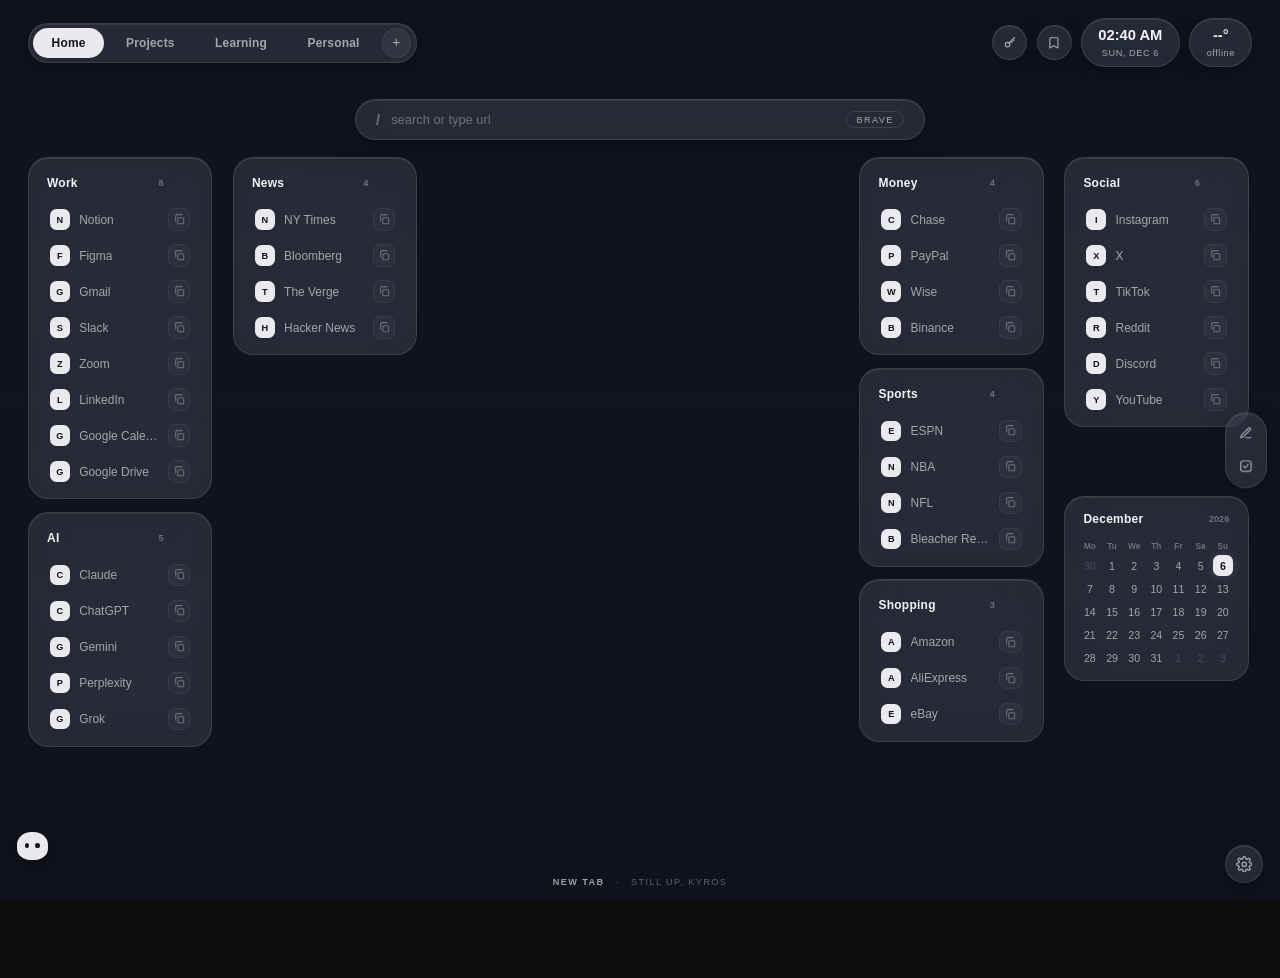
==== commit c311e44b: "feat: add random wallpaper feature with local folder support - Implemented random wallpaper selectio" ====
--- a/index.html
+++ b/index.html
@@ -4,9 +4,14 @@
   <meta charset="UTF-8" />
   <meta name="viewport" content="width=device-width, initial-scale=1.0" />
   <title>New Tab</title>
-  
-  
-  
+  <script>
+    /* paint a placeholder that matches the wallpaper BEFORE anything renders,
+       so opening a new tab never flashes the default image */
+    try {
+      var __bg = localStorage.getItem("bgColor") || "#0e0e10";
+      document.documentElement.style.background = __bg;
+    } catch (e) {}
+  </script>
   <link rel="stylesheet" href="css/style.css" />
 </head>
 <body>
@@ -14,6 +19,7 @@
   <video class="bg-video hidden" id="bgVideo" autoplay muted loop playsinline></video>
   <div class="bg-overlay"></div>
   <div class="mood-tint" id="moodTint"></div>
+  <div class="lyrics-layer" id="lyricsLayer" data-pos="center" data-anim="fade"><span class="ly-line" id="lyricsLine"></span></div>
 
   <!-- TOP BAR -->
   <header class="topbar">
@@ -26,33 +32,132 @@
       <button class="edit-btn" id="stashOpenBtn" title="saved — Alt+S" aria-label="saved things">
         <svg viewBox="0 0 24 24" fill="none" stroke="currentColor" stroke-width="2" stroke-linecap="round" stroke-linejoin="round"><path d="M6 3h12a1 1 0 0 1 1 1v17l-7-4-7 4V4a1 1 0 0 1 1-1z"/></svg>
       </button>
-      <button class="edit-btn" id="editBtn" title="edit links" aria-label="edit links">
-        <svg viewBox="0 0 24 24" fill="none" stroke="currentColor" stroke-width="2" stroke-linecap="round" stroke-linejoin="round"><path d="M17 3a2.8 2.8 0 0 1 4 4L7.5 20.5 3 21l.5-4.5z"/></svg>
-      </button>
       <div class="clock" id="clock" title="calendar">
         <span class="time" id="time">--:--</span>
         <span class="date" id="date">---</span>
       </div>
-      <div class="weather" id="weather">
+      <div class="weather" id="weather" title="weather">
         <span class="temp" id="temp">--°</span>
         <span class="cond" id="cond">···</span>
       </div>
       <div class="cal-pop hidden" id="calPop"></div>
+      <div class="wx-pop hidden" id="wxPop"></div>
     </div>
   </header>
 
   <!-- SEARCH -->
-  <div class="search-wrap">
-    <div id="searchForm" class="search">
-      <span class="search-mark">/</span>
-      <input id="searchInput" type="text" placeholder="search or type url" spellcheck="false" />
-      <span class="search-hint" id="engineHint">brave</span>
-    </div>
-    <div class="palette" id="palette"></div>
+  <div class="search-cluster">
+    <div class="search-wrap">
+      <div id="searchForm" class="search">
+        <span class="search-mark">/</span>
+        <input id="searchInput" type="text" placeholder="search or type url" spellcheck="false" />
+        <span class="search-hint" id="engineHint">brave</span>
+      </div>
+      <div class="palette" id="palette"></div>
+    </div>
+
+    <!-- MOST VISITED -->
+    <div class="top-sites hidden" id="topSites"></div>
   </div>
 
   <!-- GRID OF LINK GROUPS -->
   <main class="grid" id="grid"></main>
+
+  <!-- SETTINGS -->
+  <button class="gear-btn" id="settingsBtn" data-tip="settings" aria-label="settings">
+    <svg viewBox="0 0 24 24" fill="none" stroke="currentColor" stroke-width="2" stroke-linecap="round" stroke-linejoin="round"><circle cx="12" cy="12" r="3.2"/><path d="M19.4 15a1.7 1.7 0 0 0 .3 1.9l.1.1a2 2 0 1 1-2.8 2.8l-.1-.1a1.7 1.7 0 0 0-1.9-.3 1.7 1.7 0 0 0-1 1.5V21a2 2 0 1 1-4 0v-.1a1.7 1.7 0 0 0-1.1-1.5 1.7 1.7 0 0 0-1.9.3l-.1.1a2 2 0 1 1-2.8-2.8l.1-.1a1.7 1.7 0 0 0 .3-1.9 1.7 1.7 0 0 0-1.5-1H3a2 2 0 1 1 0-4h.1a1.7 1.7 0 0 0 1.5-1.1 1.7 1.7 0 0 0-.3-1.9l-.1-.1A2 2 0 1 1 6.9 4.2l.1.1a1.7 1.7 0 0 0 1.9.3H9a1.7 1.7 0 0 0 1-1.5V3a2 2 0 1 1 4 0v.1a1.7 1.7 0 0 0 1 1.5 1.7 1.7 0 0 0 1.9-.3l.1-.1a2 2 0 1 1 2.8 2.8l-.1.1a1.7 1.7 0 0 0-.3 1.9V9a1.7 1.7 0 0 0 1.5 1H21a2 2 0 1 1 0 4h-.1a1.7 1.7 0 0 0-1.5 1z"/></svg>
+  </button>
+
+  <div class="settings hidden" id="settings">
+    <div class="settings-card">
+      <div class="set-head">
+        <h2 class="set-title">settings</h2>
+        <button class="set-close" id="setClose" aria-label="close">✕</button>
+      </div>
+      <div class="set-body">
+        <div class="set-section">
+          <div class="set-label">appearance</div>
+          <div class="set-row"><span>wallpaper</span><div class="set-inline"><button class="set-btn" id="setWall">change</button><button class="set-btn" id="setWallReset">reset</button></div></div>
+          <label class="set-toggle"><span>random wallpaper (each new tab)</span><input type="checkbox" id="setRandomWall" /><i class="tgl"></i></label>
+          <div class="set-row" id="setRandomTypeRow"><span>random type</span>
+            <select id="setRandomType" class="set-input set-select">
+              <option value="both">images + videos</option>
+              <option value="image">images only</option>
+              <option value="video">videos only</option>
+            </select>
+          </div>
+          <div class="set-row" id="setWallFolderRow"><span>wallpapers folder</span>
+            <div class="set-inline">
+              <button class="set-btn set-btn-accent" id="setWallChoose">choose folder…</button>
+            </div>
+          </div>
+          <div class="set-hint" id="setRandomHint">choose a folder of images / videos — a random one loads on every new tab</div>
+          <details class="set-adv">
+            <summary>advanced: type a folder path (read by the local server)</summary>
+            <div class="set-inline set-adv-row">
+              <input type="text" id="setWallFolder" class="set-input set-folder" placeholder="C:\path\to\wallpapers" spellcheck="false" />
+              <button class="set-btn" id="setWallFolderSave">use</button>
+            </div>
+          </details>
+          <div class="set-row"><span>accent</span><div class="set-inline"><button class="set-btn" id="setAccentAuto">auto</button><input type="color" id="setAccent" class="set-color" /></div></div>
+          <div class="set-row"><span>background dim</span><input type="range" id="setDim" class="set-range" min="0.2" max="1" step="0.05" /></div>
+          <div class="set-row"><span>glass blur</span><input type="range" id="setBlur" class="set-range" min="0" max="30" step="1" /></div>
+          <div class="set-row"><span>video wallpaper volume</span><input type="range" id="setVol" class="set-range" min="0" max="1" step="0.05" /></div>
+        </div>
+        <div class="set-section">
+          <div class="set-label">lyrics on wallpaper</div>
+          <label class="set-toggle"><span>show synced lyrics</span><input type="checkbox" id="setLyrics" /><i class="tgl"></i></label>
+          <div class="ly-settings" id="lyricsSettings">
+            <div class="set-row"><span>text size</span><input type="range" id="setLyricsSize" class="set-range" min="20" max="90" step="2" /></div>
+            <div class="set-row"><span>animation</span>
+              <select id="setLyricsAnim" class="set-input set-select">
+                <option value="fade">fade</option>
+                <option value="slide">slide up</option>
+                <option value="glow">glow</option>
+                <option value="blur">focus (blur in)</option>
+                <option value="none">none</option>
+              </select>
+            </div>
+            <div class="set-row"><span>position</span>
+              <select id="setLyricsPos" class="set-input set-select">
+                <option value="center">center</option>
+                <option value="top">top</option>
+                <option value="bottom">bottom</option>
+              </select>
+            </div>
+            <div class="set-row"><span>color</span>
+              <select id="setLyricsColor" class="set-input set-select">
+                <option value="white">white</option>
+                <option value="accent">accent</option>
+              </select>
+            </div>
+            <div class="set-row"><span>font</span>
+              <div class="set-inline">
+                <button class="set-btn" id="setLyricsFont">upload…</button>
+                <button class="set-btn" id="setLyricsFontReset">default</button>
+              </div>
+            </div>
+            <div class="set-hint" id="lyricsFontHint">upload a .ttf / .otf / .woff to style the lyrics</div>
+          </div>
+        </div>
+        <div class="set-section">
+          <div class="set-label">extras</div>
+          <label class="set-toggle"><span>the pet</span><input type="checkbox" id="setPet" /><i class="tgl"></i></label>
+          <label class="set-toggle"><span>auto-dj (music follows you)</span><input type="checkbox" id="setAutodj" /><i class="tgl"></i></label>
+          <label class="set-toggle"><span>wallpaper pulses to music</span><input type="checkbox" id="setPulse" /><i class="tgl"></i></label>
+          <label class="set-toggle"><span>most-visited row</span><input type="checkbox" id="setVisited" /><i class="tgl"></i></label>
+        </div>
+        <div class="set-section">
+          <div class="set-label">you</div>
+          <div class="set-row"><span>name</span><input type="text" id="setName" class="set-input" placeholder="your name" /></div>
+          <div class="set-row"><span>weather city</span><input type="text" id="setCity" class="set-input" placeholder="city" /></div>
+        </div>
+        <div class="set-section">
+          <button class="set-reset" id="setReset">reset all settings</button>
+        </div>
+      </div>
+    </div>
+  </div>
 
   <!-- DASHBOARD (Alt+D) -->
   <div class="dash hidden" id="dock">
@@ -108,26 +213,23 @@
           </div>
         </div>
 
-        <div class="card card-sliders">
-          <label class="vslide" title="background dim">
-            <input type="range" id="slDim" min="0.2" max="1" step="0.05" />
-            <span class="vs-icon">◐</span>
-          </label>
-          <label class="vslide" title="glass blur">
-            <input type="range" id="slBlur" min="0" max="30" step="1" />
-            <span class="vs-icon">≋</span>
-          </label>
-          <label class="vslide" title="video wallpaper volume">
-            <input type="range" id="slVol" min="0" max="1" step="0.05" value="0" />
-            <span class="vs-icon">♪</span>
-          </label>
-        </div>
       </div>
       <div class="dock-links" id="dockLinks"></div>
     </div>
 
     <!-- MEDIA -->
     <div class="dash-pane hidden" id="pane-media">
+      <!-- audio playing in your other browser tabs -->
+      <div class="tab-audio hidden" id="tabAudio">
+        <div class="ta-head">
+          <span class="ta-title">playing in your tabs</span>
+          <button class="ta-refresh" id="taRefresh" title="refresh" aria-label="refresh">
+            <svg viewBox="0 0 24 24" fill="none" stroke="currentColor" stroke-width="2" stroke-linecap="round" stroke-linejoin="round"><path d="M21 12a9 9 0 1 1-2.64-6.36M21 3v6h-6"/></svg>
+          </button>
+        </div>
+        <div class="ta-list" id="taList"></div>
+      </div>
+
       <div class="media-now">
         <div class="m-art" id="mArtBox">
           <svg viewBox="0 0 24 24" fill="none" stroke="currentColor" stroke-width="2" stroke-linecap="round" stroke-linejoin="round"><path d="M9 18V6l10-2v12"/><circle cx="6.5" cy="18" r="2.5"/><circle cx="16.5" cy="16" r="2.5"/></svg>
@@ -151,17 +253,23 @@
         <input type="range" id="mSeek" min="0" max="1000" value="0" aria-label="seek" />
         <span class="m-time" id="mDur">–:––</span>
       </div>
-      <div class="media-switch">
-        <button class="msw active" data-src="library">library</button>
-        <button class="msw" data-src="online">online</button>
+      <div class="media-bar">
+        <div class="media-switch">
+          <button class="msw active" data-src="library">library</button>
+          <button class="msw" data-src="online">online</button>
+        </div>
+        <div class="media-acts" id="libActs">
+          <button id="mAddSongs" class="ma-icon" title="add songs">
+            <svg viewBox="0 0 24 24" fill="none" stroke="currentColor" stroke-width="2.2" stroke-linecap="round"><path d="M12 5v14M5 12h14"/></svg>
+          </button>
+          <button id="mClearSongs" class="ma-icon" title="clear library">
+            <svg viewBox="0 0 24 24" fill="none" stroke="currentColor" stroke-width="2" stroke-linecap="round" stroke-linejoin="round"><path d="M4 7h16M10 11v6M14 11v6M6 7l1 13h10l1-13M9 7V4h6v3"/></svg>
+          </button>
+        </div>
       </div>
 
       <div class="src-view" id="srcLibrary">
         <div class="song-list" id="songList"></div>
-        <div class="dash-actions">
-          <button id="mAddSongs">add songs</button>
-          <button id="mClearSongs">clear</button>
-        </div>
       </div>
 
       <div class="src-view hidden" id="srcOnline">
@@ -173,17 +281,14 @@
       </div>
 
       <div class="queue-wrap hidden" id="queueWrap">
-        <div class="queue-head">
-          <span>up next <span class="q-badge" id="queueCount">0</span></span>
+        <div class="queue-head" id="queueToggle" role="button" tabindex="0">
+          <svg class="q-chev" viewBox="0 0 24 24" fill="none" stroke="currentColor" stroke-width="2.5" stroke-linecap="round" stroke-linejoin="round"><path d="M6 9l6 6 6-6"/></svg>
+          <span class="q-title">up next <span class="q-badge" id="queueCount">0</span></span>
           <button id="queueClear">clear</button>
         </div>
-        <div class="queue-list" id="queueList"></div>
-      </div>
-
-      <div class="dash-actions">
-        <button id="mWall">wallpaper</button>
-        <button id="mWallReset">wall reset</button>
-      </div>
+        <div class="queue-body"><div class="queue-list" id="queueList"></div></div>
+      </div>
+
     </div>
 
     <!-- SYSTEM -->
@@ -419,6 +524,7 @@
   <script src="js/config.js"></script>
   <script src="js/qrcode.min.js"></script>
   <script src="js/theme.js"></script>
+  <script src="js/lyrics.js"></script>
   <script src="js/client/musicApi.js"></script>
   <script src="js/client/musicSource.js"></script>
   <script src="js/commands.js"></script>
--- a/css/style.css
+++ b/css/style.css
@@ -1,5 +1,5 @@
 /* =========================================================
-   START PAGE — style.css (glass / video style)
+   Nyx — style.css (glass / video style)
    ========================================================= */
 
 :root {
@@ -24,13 +24,15 @@
 }
 
 body {
-  height: 100%;
+  height: 100vh;
   /* MUST stay transparent — solid body paints over the
      negative z-index background layers and hides wallpaper */
   background: transparent;
   color: var(--ink);
   font-family: -apple-system, "Segoe UI", Roboto, "Inter", sans-serif;
-  overflow-x: hidden;
+  display: flex;
+  flex-direction: column;
+  overflow: hidden;            /* the page itself never scrolls */
 }
 
 /* ---------- BACKGROUND ---------- */
@@ -38,7 +40,11 @@
   position: fixed;
   inset: 0;
   z-index: -3;
-  background: url("../assets/bg.jpg") center / cover no-repeat;
+  /* no default image here — theme.js sets it, so a saved wallpaper never
+     flashes the default first. the html placeholder color shows meanwhile. */
+  background-position: center;
+  background-size: cover;
+  background-repeat: no-repeat;
   transform: scale(var(--pulse-scale, 1));
   filter: brightness(var(--pulse-bright, 1));
   transition: transform .09s linear, filter .09s linear;
@@ -218,13 +224,173 @@
   border-radius: var(--radius-pill);
 }
 
+/* ---------- SEARCH + MOST-VISITED CLUSTER (transparent — no box) ---------- */
+.search-cluster {
+  position: relative;
+  width: min(650px, 94vw);
+  margin: 0 auto;
+}
+
+/* ---------- MOST VISITED ---------- */
+.top-sites {
+  display: flex;
+  flex-wrap: wrap;
+  justify-content: center;
+  align-items: center;
+  gap: 8px;
+  padding: 2px 4px 4px;
+}
+.top-sites.hidden { display: none; }
+.top-tile {
+  display: grid;
+  place-items: center;
+  width: 46px;
+  height: 46px;
+  border-radius: 14px;
+  background: var(--panel);
+  backdrop-filter: blur(var(--blur)) saturate(160%);
+  -webkit-backdrop-filter: blur(var(--blur)) saturate(160%);
+  border: 1px solid var(--border);
+  text-decoration: none;
+  box-shadow: var(--glass-line), var(--shadow-soft);
+  transition: background .25s var(--ease-soft), border-color .25s var(--ease-soft), transform .25s var(--ease-soft);
+}
+.top-tile:hover { background: var(--panel-strong); border-color: var(--accent); transform: translateY(-3px); }
+.top-tile img { width: 22px; height: 22px; object-fit: contain; border-radius: 5px; }
+.tt-letter { font-size: 17px; font-weight: 800; color: var(--accent); }
+
+/* ⋯ options — floats OUTSIDE the box, only on hover */
+.top-opts {
+  position: absolute;
+  top: 50%;
+  right: -44px;
+  transform: translateY(-50%);
+  opacity: 0;
+  pointer-events: none;
+  transition: opacity .2s var(--ease-soft);
+}
+.search-cluster:hover .top-opts,
+.top-opts:has(.top-menu:not(.hidden)) {
+  opacity: 1;
+  pointer-events: auto;
+}
+.top-dots {
+  width: 34px; height: 34px;
+  border-radius: 50%;
+  background: var(--panel);
+  backdrop-filter: blur(var(--blur));
+  -webkit-backdrop-filter: blur(var(--blur));
+  border: 1px solid var(--border);
+  color: var(--ink-dim);
+  cursor: pointer;
+  font-size: 17px;
+  line-height: 1;
+  display: grid;
+  place-items: center;
+  box-shadow: var(--shadow-soft);
+  transition: color .2s var(--ease-soft), border-color .2s var(--ease-soft), background .2s var(--ease-soft);
+}
+.top-dots:hover { color: var(--ink); border-color: var(--accent); background: var(--accent-soft); }
+.top-menu {
+  position: absolute;
+  top: calc(100% + 8px);
+  right: 0;
+  min-width: 130px;
+  background: rgba(18, 18, 24, 0.98);
+  backdrop-filter: blur(20px);
+  -webkit-backdrop-filter: blur(20px);
+  border: 1px solid var(--border);
+  border-radius: 12px;
+  padding: 5px;
+  display: flex;
+  flex-direction: column;
+  gap: 2px;
+  z-index: 120;
+  box-shadow: 0 14px 34px rgba(0, 0, 0, 0.45);
+}
+.top-menu.hidden { display: none; }
+.top-menu button {
+  font-family: inherit;
+  font-size: 12px;
+  text-align: left;
+  color: var(--ink-dim);
+  background: none;
+  border: none;
+  border-radius: 8px;
+  padding: 9px 12px;
+  cursor: pointer;
+  transition: color .15s var(--ease-soft), background .15s var(--ease-soft);
+}
+.top-menu button:hover { color: var(--ink); background: var(--accent-soft); }
+
+.top-more {
+  font-family: inherit; font-size: 11px; font-weight: 600;
+  color: var(--ink-faint); background: transparent;
+  border: 1px dashed var(--border); border-radius: var(--radius-pill);
+  padding: 7px 14px; cursor: pointer;
+  transition: color .25s var(--ease-soft), border-color .25s var(--ease-soft), background .25s var(--ease-soft);
+}
+.top-more:hover { color: var(--ink); border-color: var(--accent); background: var(--accent-soft); }
+
+/* ---------- styled hover tooltip (any element with data-tip="…") ---------- */
+[data-tip] { position: relative; }
+[data-tip]::after {
+  content: attr(data-tip);
+  position: absolute;
+  left: 50%;
+  bottom: calc(100% + 9px);
+  transform: translateX(-50%) translateY(5px);
+  background: rgba(18, 18, 24, 0.98);
+  backdrop-filter: blur(12px);
+  -webkit-backdrop-filter: blur(12px);
+  color: var(--ink);
+  border: 1px solid var(--border);
+  border-radius: 9px;
+  padding: 6px 11px;
+  font-size: 11px;
+  font-weight: 600;
+  letter-spacing: 0.2px;
+  white-space: nowrap;
+  max-width: 240px;
+  overflow: hidden;
+  text-overflow: ellipsis;
+  pointer-events: none;
+  opacity: 0;
+  z-index: 200;
+  box-shadow: 0 10px 26px rgba(0, 0, 0, 0.4);
+  transition: opacity .18s var(--ease-soft), transform .22s var(--ease-soft);
+}
+[data-tip]::before {
+  content: "";
+  position: absolute;
+  left: 50%;
+  bottom: calc(100% + 4px);
+  transform: translateX(-50%) translateY(5px);
+  border: 5px solid transparent;
+  border-top-color: rgba(18, 18, 24, 0.98);
+  pointer-events: none;
+  opacity: 0;
+  z-index: 200;
+  transition: opacity .18s var(--ease-soft), transform .22s var(--ease-soft);
+}
+[data-tip]:hover::after, [data-tip]:hover::before,
+[data-tip]:focus-visible::after, [data-tip]:focus-visible::before {
+  opacity: 1;
+  transform: translateX(-50%) translateY(0);
+}
+[data-tip=""]::after, [data-tip=""]::before { display: none; }
+@media (prefers-reduced-motion: reduce) { [data-tip]::after, [data-tip]::before { transition: none; } }
+
 /* ---------- GRID ---------- */
 .grid {
   display: flex;
   justify-content: space-between;
   align-items: flex-start;
   gap: 18px;
-  padding: 10px 30px 70px;
+  padding: 10px 30px 0;
+  flex: 1;                     /* fill the remaining viewport height */
+  min-height: 0;
+  overflow: hidden;
 }
 
 .col {
@@ -234,7 +400,16 @@
   width: clamp(170px, 16vw, 240px);
   flex-shrink: 1;
   min-width: 0;
-}
+  max-height: 100%;
+  overflow-y: auto;            /* long columns scroll here, not the page */
+  overflow-x: hidden;
+  padding-bottom: 40px;        /* clear the fixed footer */
+  padding-right: 4px;
+}
+.col::-webkit-scrollbar { width: 6px; }
+.col::-webkit-scrollbar-thumb { background: rgba(255, 255, 255, 0.12); border-radius: 99px; }
+.col::-webkit-scrollbar-track { background: transparent; }
+.col:hover::-webkit-scrollbar-thumb { background: rgba(255, 255, 255, 0.2); }
 
 /* open center: push cols 1-2 left, 3-4 right */
 .col-2 { margin-right: auto; }
@@ -324,6 +499,20 @@
   .topbar { padding: 14px; }
   .grid { padding: 12px 14px 70px; }
 }
+
+/* =========================================================
+   RESPONSIVE SCALING — shrink the whole UI on smaller /
+   high-DPI laptops (14" screens at 125–175% Windows scaling
+   render a small CSS viewport, which made everything oversized
+   and clipped the clock/weather off the right edge).
+   `zoom` on :root scales every layer proportionally while
+   fixed inset:0 backgrounds & overlays still cover the screen.
+   The most-constraining (last-matching) tier wins.
+   ========================================================= */
+@media (max-width: 1280px), (max-height: 780px) { :root { zoom: 0.92; } }
+@media (max-width: 1160px), (max-height: 700px) { :root { zoom: 0.85; } }
+@media (max-width: 1050px), (max-height: 630px) { :root { zoom: 0.78; } }
+@media (max-width: 940px),  (max-height: 560px) { :root { zoom: 0.7; } }
 
 /* =========================================================
    ACCENT (auto from wallpaper) — theme.js sets these
@@ -558,7 +747,7 @@
 
 .card-cal {
   grid-row: 2;
-  grid-column: 2 / 4;
+  grid-column: 2 / 5;
   display: grid;
   grid-template-columns: repeat(7, 1fr);
   gap: 2px;
@@ -712,6 +901,73 @@
 .dock-name { max-width: 56px; overflow: hidden; text-overflow: ellipsis; white-space: nowrap; }
 
 /* ----- media pane ----- */
+/* ---------- audio playing in other browser tabs ---------- */
+.tab-audio {
+  margin-bottom: 12px;
+  padding-bottom: 12px;
+  border-bottom: 1px solid var(--border);
+}
+.tab-audio.hidden { display: none; }
+.ta-head {
+  display: flex;
+  align-items: center;
+  justify-content: space-between;
+  margin-bottom: 8px;
+}
+.ta-title { font-size: 11px; font-weight: 700; letter-spacing: .5px; text-transform: uppercase; color: var(--ink-dim); }
+.ta-refresh {
+  width: 24px; height: 24px;
+  display: grid; place-items: center;
+  background: transparent; border: none; border-radius: 50%;
+  color: var(--ink-dim); cursor: pointer;
+  transition: background .2s var(--ease-soft), color .2s var(--ease-soft), transform .3s var(--ease-soft);
+}
+.ta-refresh svg { width: 15px; height: 15px; }
+.ta-refresh:hover { background: rgba(255,255,255,0.08); color: var(--ink); }
+.ta-refresh:active { transform: rotate(-180deg); }
+
+.ta-list { display: flex; flex-direction: column; gap: 6px; }
+.ta-item {
+  display: flex;
+  align-items: center;
+  gap: 10px;
+  padding: 7px 8px;
+  border-radius: 12px;
+  background: var(--panel);
+  border: 1px solid var(--border);
+  transition: background .2s var(--ease-soft);
+}
+.ta-item:hover { background: var(--panel-strong); }
+.ta-fav {
+  width: 18px; height: 18px;
+  border-radius: 4px;
+  flex-shrink: 0;
+  object-fit: cover;
+}
+.ta-fav-x {
+  display: grid; place-items: center;
+  font-size: 12px;
+  color: var(--accent);
+  background: var(--accent-soft);
+}
+.ta-meta { flex: 1; min-width: 0; cursor: pointer; }
+.ta-name {
+  font-size: 12.5px; font-weight: 600;
+  overflow: hidden; text-overflow: ellipsis; white-space: nowrap;
+}
+.ta-host { font-size: 10.5px; color: var(--ink-faint); overflow: hidden; text-overflow: ellipsis; white-space: nowrap; }
+.ta-ctl { display: flex; align-items: center; gap: 4px; flex-shrink: 0; }
+.ta-btn {
+  width: 28px; height: 28px;
+  display: grid; place-items: center;
+  background: transparent; border: none; border-radius: 50%;
+  color: var(--ink-dim); cursor: pointer;
+  transition: background .2s var(--ease-soft), color .2s var(--ease-soft);
+}
+.ta-btn svg { width: 15px; height: 15px; }
+.ta-btn:hover { background: var(--accent-soft); color: var(--ink); }
+.ta-btn.on { color: var(--accent); }
+
 .media-now {
   display: flex;
   align-items: center;
@@ -778,6 +1034,31 @@
   transition: background .15s, color .15s;
 }
 .dash-actions button:hover { background: var(--accent-soft); color: var(--ink); }
+
+/* wallpaper footer — a clearly separate, secondary strip (not a music action) */
+.media-foot {
+  display: flex;
+  align-items: center;
+  justify-content: space-between;
+  margin-top: 16px;
+  padding-top: 13px;
+  border-top: 1px solid var(--border);
+}
+.mf-label { font-size: 10px; letter-spacing: 1.5px; text-transform: uppercase; color: var(--ink-faint); }
+.mf-btns { display: flex; gap: 6px; }
+.mf-btn {
+  font-family: inherit;
+  font-size: 11px;
+  font-weight: 600;
+  color: var(--ink-dim);
+  background: rgba(255, 255, 255, 0.05);
+  border: 1px solid var(--border);
+  border-radius: var(--radius-pill);
+  padding: 6px 16px;
+  cursor: pointer;
+  transition: color .2s var(--ease-soft), background .2s var(--ease-soft);
+}
+.mf-btn:hover { color: var(--ink); background: var(--accent-soft); }
 
 /* ----- system pane ----- */
 .sys-grid { display: grid; grid-template-columns: 1fr 1fr; gap: 10px; }
@@ -1069,6 +1350,24 @@
 .stream-add button:active { transform: scale(0.94); }
 
 /* ----- media source switcher (library / online) ----- */
+.media-bar { position: relative; display: flex; align-items: center; justify-content: center; margin-bottom: 12px; }
+.media-bar .media-switch { margin: 0; }
+.media-acts { position: absolute; right: 0; display: flex; gap: 6px; }
+.media-acts.hidden { display: none; }
+.ma-icon {
+  width: 30px; height: 30px; border-radius: 9px; padding: 0;
+  background: rgba(255, 255, 255, 0.05);
+  border: 1px solid var(--border);
+  color: var(--ink-dim);
+  cursor: pointer;
+  display: grid;
+  place-items: center;
+  transition: color .2s var(--ease-soft), background .2s var(--ease-soft), transform .15s var(--ease-soft);
+}
+.ma-icon svg { width: 15px; height: 15px; }
+.ma-icon:hover { color: var(--ink); background: var(--accent-soft); }
+.ma-icon:active { transform: scale(0.9); }
+
 .media-switch {
   display: flex;
   gap: 4px;
@@ -2170,7 +2469,7 @@
 /* =========================================================
    QUEUE — up next in the media pane
    ========================================================= */
-.song-q {
+.song-q, .song-dl {
   background: none;
   border: none;
   color: var(--ink-faint);
@@ -2183,21 +2482,50 @@
   opacity: 0;
   transition: opacity .2s var(--ease-soft), color .2s var(--ease-soft), background .2s var(--ease-soft);
 }
-.song:hover .song-q, .stream:hover .song-q { opacity: 1; }
-.song-q:hover { color: var(--accent); background: var(--accent-soft); }
+.song:hover .song-q, .stream:hover .song-q,
+.stream:hover .song-dl { opacity: 1; }
+.song-q:hover, .song-dl:hover { color: var(--accent); background: var(--accent-soft); }
+.song-dl:disabled { opacity: 1; color: var(--accent); }
+.in-lib {
+  color: var(--accent);
+  font-size: 13px;
+  padding: 0 6px;
+  flex-shrink: 0;
+  opacity: 0.9;
+}
 
 .queue-wrap { margin-top: 14px; }
 .queue-head {
   display: flex;
   align-items: center;
-  justify-content: space-between;
+  gap: 6px;
   margin: 0 2px 8px;
   font-size: 11px;
   font-weight: 700;
   letter-spacing: 1px;
   text-transform: uppercase;
   color: var(--ink-dim);
-}
+  cursor: pointer;
+  user-select: none;
+  transition: color .2s var(--ease-soft);
+}
+.queue-head:hover { color: var(--ink); }
+.q-title { flex: 1; }
+.q-chev {
+  width: 13px; height: 13px; flex: none;
+  color: var(--accent);
+  transition: transform .35s var(--ease-soft);
+}
+.queue-wrap.collapsed .q-chev { transform: rotate(-90deg); }
+
+/* fold the list with a smooth grid animation */
+.queue-body {
+  display: grid;
+  grid-template-rows: 1fr;
+  transition: grid-template-rows .4s var(--ease-soft), opacity .3s var(--ease-soft);
+}
+.queue-body > .queue-list { min-height: 0; }
+.queue-wrap.collapsed .queue-body { grid-template-rows: 0fr; opacity: 0; }
 .q-badge {
   display: inline-grid;
   place-items: center;
@@ -2336,6 +2664,83 @@
 }
 .cp-today:hover { background: var(--accent-soft); color: var(--ink); }
 
+/* ---------- weather popover (click the temperature) ---------- */
+.wx-pop {
+  position: absolute;
+  top: calc(100% + 10px);
+  right: 0;
+  width: 250px;
+  padding: 16px;
+  background: rgba(18, 18, 24, 0.72);
+  backdrop-filter: blur(34px) saturate(170%);
+  -webkit-backdrop-filter: blur(34px) saturate(170%);
+  border: 1px solid var(--border);
+  border-radius: 18px;
+  z-index: 55;
+  box-shadow: var(--glass-line), var(--shadow-float);
+  transform-origin: top right;
+  transition: opacity .25s var(--ease-soft), transform .3s var(--ease-soft);
+}
+.wx-pop.hidden {
+  opacity: 0;
+  pointer-events: none;
+  transform: scale(0.92) translateY(-6px);
+}
+.wx-head {
+  display: flex;
+  align-items: center;
+  justify-content: space-between;
+  margin-bottom: 12px;
+}
+.wx-city { font-size: 13px; font-weight: 700; letter-spacing: 0.3px; }
+.wx-x {
+  width: 24px; height: 24px;
+  border-radius: 50%;
+  background: transparent;
+  border: none;
+  color: var(--ink-dim);
+  cursor: pointer;
+  font-size: 18px;
+  line-height: 1;
+  display: grid;
+  place-items: center;
+  transition: background .2s var(--ease-soft), color .2s var(--ease-soft);
+}
+.wx-x:hover { background: rgba(255,255,255,0.08); color: var(--ink); }
+
+.wx-main { display: flex; align-items: center; gap: 14px; margin-bottom: 14px; }
+.wx-emoji { font-size: 40px; line-height: 1; }
+.wx-now { display: flex; flex-direction: column; }
+.wx-big { font-size: 30px; font-weight: 800; letter-spacing: -0.5px; line-height: 1.1; }
+.wx-desc { font-size: 12px; color: var(--ink-dim); }
+
+.wx-rows { display: flex; flex-direction: column; gap: 5px; margin-bottom: 12px; }
+.wx-row { font-size: 12px; color: var(--ink-dim); }
+.wx-updated { font-size: 10.5px; color: var(--ink-faint); letter-spacing: 0.3px; margin-bottom: 12px; }
+.wx-empty { font-size: 12px; color: var(--ink-dim); margin: 4px 0 14px; line-height: 1.5; }
+
+.wx-refresh {
+  width: 100%;
+  padding: 8px 0;
+  background: rgba(255, 255, 255, 0.05);
+  border: 1px solid var(--border);
+  border-radius: var(--radius-pill);
+  color: var(--ink-dim);
+  font-family: inherit;
+  font-size: 11px;
+  font-weight: 600;
+  cursor: pointer;
+  display: flex;
+  align-items: center;
+  justify-content: center;
+  gap: 6px;
+  transition: background .25s var(--ease-soft), color .25s var(--ease-soft);
+}
+.wx-refresh:hover { background: var(--accent-soft); color: var(--ink); }
+.wx-refresh span { display: inline-block; font-size: 13px; }
+.wx-refresh.spin span { animation: wx-spin .6s var(--ease-soft); }
+@keyframes wx-spin { from { transform: rotate(0); } to { transform: rotate(-360deg); } }
+
 /* =========================================================
    STASH MODE — full-screen board of saved things
    ========================================================= */
@@ -2867,3 +3272,346 @@
 @media (max-width: 560px) {
   .stash-newtag { flex: 1 0 100%; }
 }
+
+/* =========================================================
+   SETTINGS — the gear button + panel
+   ========================================================= */
+.gear-btn {
+  position: fixed;
+  right: 18px;
+  bottom: 18px;
+  width: 42px;
+  height: 42px;
+  border-radius: 50%;
+  background: var(--panel);
+  backdrop-filter: blur(var(--blur)) saturate(160%);
+  -webkit-backdrop-filter: blur(var(--blur)) saturate(160%);
+  border: 1px solid var(--border);
+  color: var(--ink-dim);
+  cursor: pointer;
+  display: grid;
+  place-items: center;
+  z-index: 46;
+  box-shadow: var(--glass-line), var(--shadow-soft);
+  transition: color .3s var(--ease-soft), background .3s var(--ease-soft), transform .4s var(--ease-soft);
+}
+.gear-btn svg { width: 18px; height: 18px; }
+.gear-btn:hover { color: var(--ink); background: var(--panel-strong); transform: rotate(90deg); }
+.gear-btn:active { transform: rotate(90deg) scale(0.92); }
+
+.settings {
+  position: fixed;
+  inset: 0;
+  z-index: 90;
+  display: flex;
+  align-items: center;
+  justify-content: center;
+  background: rgba(8, 8, 12, 0.5);
+  backdrop-filter: blur(8px);
+  -webkit-backdrop-filter: blur(8px);
+  transition: opacity .3s var(--ease-soft);
+}
+.settings.hidden { opacity: 0; pointer-events: none; }
+
+.settings-card {
+  width: min(460px, 92vw);
+  max-height: 84vh;
+  overflow-y: auto;
+  background: rgba(16, 16, 21, 0.92);
+  backdrop-filter: blur(40px) saturate(150%);
+  -webkit-backdrop-filter: blur(40px) saturate(150%);
+  border: 1px solid var(--border);
+  border-radius: 22px;
+  padding: 20px 22px 24px;
+  box-shadow: var(--glass-line), var(--shadow-float);
+  animation: fadeInSoft .35s var(--ease-soft) both;
+}
+.settings-card::-webkit-scrollbar { width: 6px; }
+.settings-card::-webkit-scrollbar-thumb { background: rgba(255, 255, 255, 0.14); border-radius: 99px; }
+
+.set-head { display: flex; align-items: center; justify-content: space-between; margin-bottom: 18px; }
+.set-title { font-size: 20px; font-weight: 800; letter-spacing: -0.3px; color: var(--ink); }
+.set-close {
+  background: none; border: none; color: var(--ink-faint); cursor: pointer;
+  font-size: 14px; padding: 6px 10px; border-radius: 10px;
+  transition: color .2s var(--ease-soft), background .2s var(--ease-soft);
+}
+.set-close:hover { color: var(--ink); background: rgba(255, 255, 255, 0.08); }
+
+.set-section { margin-bottom: 22px; }
+.set-label { font-size: 10px; letter-spacing: 1.5px; text-transform: uppercase; color: var(--ink-faint); margin-bottom: 10px; }
+
+.set-row {
+  display: flex; align-items: center; justify-content: space-between; gap: 14px;
+  padding: 9px 0;
+  font-size: 13px; color: var(--ink);
+}
+.set-inline { display: flex; align-items: center; gap: 6px; }
+.set-btn {
+  font-family: inherit; font-size: 12px; font-weight: 600;
+  color: var(--ink-dim); background: rgba(255, 255, 255, 0.06);
+  border: 1px solid var(--border); border-radius: var(--radius-pill);
+  padding: 6px 15px; cursor: pointer;
+  transition: color .2s var(--ease-soft), background .2s var(--ease-soft);
+}
+.set-btn:hover { color: var(--ink); background: var(--accent-soft); }
+
+.set-color {
+  width: 34px; height: 30px; padding: 0; border: 1px solid var(--border);
+  border-radius: 9px; background: none; cursor: pointer;
+}
+.set-color::-webkit-color-swatch-wrapper { padding: 3px; }
+.set-color::-webkit-color-swatch { border: none; border-radius: 6px; }
+
+.set-range {
+  -webkit-appearance: none; appearance: none;
+  width: 150px; height: 5px; border-radius: 99px; outline: none; cursor: pointer;
+  background: linear-gradient(to right, var(--accent) 0 50%, rgba(255,255,255,0.12) 50% 100%);
+}
+.set-range::-webkit-slider-thumb {
+  -webkit-appearance: none; width: 14px; height: 14px; border-radius: 50%;
+  background: var(--ink); box-shadow: 0 2px 8px rgba(0,0,0,0.35); cursor: pointer;
+}
+
+.set-input {
+  background: rgba(255, 255, 255, 0.06); border: 1px solid var(--border);
+  border-radius: 10px; color: var(--ink); font-family: inherit; font-size: 13px;
+  padding: 8px 12px; outline: none; width: 160px; text-align: right;
+  transition: border-color .2s var(--ease-soft);
+}
+.set-input:focus { border-color: var(--accent); }
+
+.set-select { text-align: left; cursor: pointer; }
+.set-folder { width: 210px; text-align: left; font-size: 11.5px; direction: rtl; }
+.set-folder:focus { direction: ltr; }
+
+.set-btn-accent {
+  background: var(--accent-soft); border-color: var(--accent);
+  color: var(--accent); font-weight: 600;
+}
+.set-btn-accent:hover { background: var(--accent); color: var(--accent-ink); }
+
+.set-adv { margin: 2px 0 4px; }
+.set-adv summary {
+  font-size: 11px; color: var(--ink-faint); cursor: pointer;
+  list-style: none; padding: 4px 0; user-select: none;
+}
+.set-adv summary::-webkit-details-marker { display: none; }
+.set-adv summary::before { content: "▸ "; }
+.set-adv[open] summary::before { content: "▾ "; }
+.set-adv summary:hover { color: var(--ink-dim); }
+.set-adv-row { justify-content: flex-end; }
+
+/* ---------- lyrics on the wallpaper ---------- */
+.lyrics-layer {
+  position: fixed;
+  left: 0; right: 0;
+  z-index: -1;                 /* on the wallpaper, behind the cards */
+  pointer-events: none;
+  text-align: center;
+  padding: 0 8vw;
+}
+.lyrics-layer[data-pos="center"] { top: 50%; transform: translateY(-50%); }
+.lyrics-layer[data-pos="top"]    { top: 15%; }
+.lyrics-layer[data-pos="bottom"] { bottom: 13%; }
+
+.ly-line {
+  display: inline-block;
+  max-width: 100%;
+  font-size: var(--ly-size, 40px);
+  font-weight: 600;
+  line-height: 1.3;
+  letter-spacing: 0.2px;
+  color: var(--ly-color, #fff);
+  /* cinematic subtitle treatment: readable on any wallpaper, never harsh */
+  text-shadow:
+    0 1px 2px rgba(0, 0, 0, 0.55),
+    0 2px 18px rgba(0, 0, 0, 0.55),
+    0 0 44px rgba(0, 0, 0, 0.35);
+  paint-order: stroke fill;
+  -webkit-text-stroke: 0.6px rgba(0, 0, 0, 0.18);
+}
+.ly-line.a-fade  { animation: lyFade .55s var(--ease-soft) both; }
+.ly-line.a-slide { animation: lySlide .5s var(--ease-soft) both; }
+.ly-line.a-glow  { animation: lyGlow .8s var(--ease-soft) both; }
+.ly-line.a-blur  { animation: lyBlur .55s var(--ease-soft) both; }
+@keyframes lyFade  { from { opacity: 0; } to { opacity: 1; } }
+@keyframes lySlide { from { opacity: 0; transform: translateY(26px); } to { opacity: 1; transform: none; } }
+@keyframes lyGlow  { from { opacity: 0; text-shadow: 0 0 0 var(--accent); } to { opacity: 1; text-shadow: 0 0 28px var(--accent), 0 2px 34px rgba(0,0,0,.65); } }
+@keyframes lyBlur  { from { opacity: 0; filter: blur(14px); } to { opacity: 1; filter: blur(0); } }
+@media (prefers-reduced-motion: reduce) { .ly-line { animation: none !important; } }
+
+.ly-settings { padding-left: 2px; }
+.set-select option { background: #1a1a20; color: var(--ink); }
+
+.set-hint {
+  font-size: 11.5px; color: var(--ink-faint); line-height: 1.5;
+  padding: 2px 0 8px;
+}
+.set-hint b { color: var(--ink-dim); font-weight: 600; }
+.set-hint i { color: var(--ink-faint); }
+
+/* toggle switch */
+.set-toggle {
+  display: flex; align-items: center; justify-content: space-between;
+  padding: 10px 0; font-size: 13px; color: var(--ink); cursor: pointer;
+}
+.set-toggle input { display: none; }
+.set-toggle .tgl {
+  width: 40px; height: 23px; border-radius: 99px; flex: none;
+  background: rgba(255, 255, 255, 0.1); border: 1px solid var(--border);
+  position: relative; transition: background .25s var(--ease-soft);
+}
+.set-toggle .tgl::after {
+  content: ""; position: absolute; top: 2px; left: 2px;
+  width: 17px; height: 17px; border-radius: 50%; background: var(--ink-dim);
+  transition: transform .25s var(--ease-soft), background .25s var(--ease-soft);
+}
+.set-toggle input:checked + .tgl { background: var(--accent); border-color: transparent; }
+.set-toggle input:checked + .tgl::after { transform: translateX(17px); background: var(--accent-ink); }
+
+.set-reset {
+  width: 100%; font-family: inherit; font-size: 12px; font-weight: 600;
+  color: #ff6b6b; background: rgba(255, 80, 80, 0.08);
+  border: 1px solid rgba(255, 80, 80, 0.3); border-radius: 12px;
+  padding: 11px 0; cursor: pointer;
+  transition: background .2s var(--ease-soft), color .2s var(--ease-soft);
+}
+.set-reset:hover { background: rgba(255, 80, 80, 0.16); }
+.set-reset.armed { background: #ff5050; color: #fff; border-color: transparent; }
+
+/* main-screen calendar card */
+.cal-card .cc-grid {
+  display: grid;
+  grid-template-columns: repeat(7, 1fr);
+  gap: 2px;
+  padding: 4px 2px 2px;
+}
+.cc-h { font-size: 9px; font-weight: 700; text-align: center; color: var(--ink-faint); padding: 3px 0; }
+.cc-d {
+  font-size: 11.5px; text-align: center; padding: 5px 0; border-radius: 7px; color: var(--ink-dim);
+  transition: background .2s var(--ease-soft), color .2s var(--ease-soft);
+}
+.cc-d:not(.out):hover { background: rgba(255, 255, 255, 0.08); color: var(--ink); }
+.cc-d.out { color: var(--ink-faint); opacity: 0.45; }
+.cc-d.today { background: var(--accent); color: var(--accent-ink); font-weight: 800; box-shadow: 0 0 12px var(--accent-soft); }
+
+/* =========================================================
+   INLINE BOARD EDITING — context menu, hover buttons, drag
+   ========================================================= */
+.ctx-menu {
+  position: fixed; z-index: 300; min-width: 190px;
+  background: rgba(18, 18, 24, 0.98);
+  backdrop-filter: blur(20px); -webkit-backdrop-filter: blur(20px);
+  border: 1px solid var(--border); border-radius: 12px; padding: 5px;
+  box-shadow: 0 16px 42px rgba(0, 0, 0, 0.5);
+  opacity: 0; transform: scale(0.96); transform-origin: top left;
+  transition: opacity .12s var(--ease-soft), transform .12s var(--ease-soft);
+}
+.ctx-menu.open { opacity: 1; transform: scale(1); }
+.ctx-item {
+  display: flex; align-items: center; gap: 10px; width: 100%;
+  font-family: inherit; font-size: 13px; color: var(--ink);
+  background: none; border: none; border-radius: 8px; padding: 9px 11px; cursor: pointer;
+  transition: background .12s var(--ease-soft);
+}
+.ctx-item svg { width: 15px; height: 15px; flex: none; color: var(--ink-dim); }
+.ctx-item span { flex: 1; text-align: left; }
+.ctx-item:hover { background: var(--accent-soft); }
+.ctx-item.danger, .ctx-item.danger svg { color: #ff6b6b; }
+.ctx-item.danger:hover { background: rgba(255, 80, 80, 0.12); }
+.ctx-sep { height: 1px; background: var(--border); margin: 4px 6px; }
+
+/* board header ⋯ menu (hover) */
+.group-head { position: relative; gap: 6px; }
+.group-head .group-title { flex: 1; }
+.group-head[draggable] { cursor: grab; }
+.group-head[draggable]:active { cursor: grabbing; }
+.grp-menu {
+  opacity: 0; background: none; border: none; color: var(--ink-faint);
+  cursor: pointer; padding: 3px 5px; border-radius: 7px; flex: none;
+  transition: opacity .2s var(--ease-soft), color .2s var(--ease-soft), background .2s var(--ease-soft);
+}
+.grp-menu svg { width: 16px; height: 16px; display: block; }
+.group:hover .grp-menu { opacity: 1; }
+.grp-menu:hover { color: var(--ink); background: rgba(255, 255, 255, 0.09); }
+
+/* "+" add-link/folder at the bottom of a card (hover) */
+.grp-add {
+  display: block; width: 100%; margin-top: 8px;
+  background: none; border: 1px dashed transparent; border-radius: 10px;
+  color: var(--ink-faint); font-size: 15px; line-height: 1; cursor: pointer; padding: 6px 0;
+  opacity: 0;
+  transition: opacity .2s var(--ease-soft), color .2s var(--ease-soft), border-color .2s var(--ease-soft), background .2s var(--ease-soft);
+}
+.group:hover .grp-add { opacity: 1; border-color: var(--border); }
+.grp-add:hover { color: var(--accent); border-color: var(--accent); background: var(--accent-soft); }
+
+/* "+ add board" at the bottom of a column (hover) */
+.col-add {
+  display: flex; align-items: center; justify-content: center; gap: 8px;
+  width: 100%; padding: 14px 0; margin-top: 2px;
+  background: none; border: 1.5px dashed var(--border); border-radius: 16px;
+  color: var(--ink-faint); font-family: inherit; font-size: 12px; font-weight: 600; cursor: pointer;
+  opacity: 0;
+  transition: opacity .25s var(--ease-soft), color .25s var(--ease-soft), border-color .25s var(--ease-soft), background .25s var(--ease-soft);
+}
+.col-add svg { width: 15px; height: 15px; }
+.col:hover .col-add { opacity: 0.55; }
+.col-add:hover { opacity: 1; color: var(--accent); border-color: var(--accent); background: var(--accent-soft); }
+
+/* inline link edit / add form */
+.link-edit { display: flex; gap: 5px; padding: 5px 4px; align-items: center; }
+.link-edit input {
+  flex: 1; min-width: 0; background: rgba(255, 255, 255, 0.06); border: 1px solid var(--border);
+  border-radius: 8px; color: var(--ink); font-family: inherit; font-size: 12px; padding: 6px 9px; outline: none;
+}
+.link-edit input:focus { border-color: var(--accent); }
+.le-save {
+  flex: none; background: var(--accent-soft); color: var(--accent); border: none;
+  border-radius: 8px; width: 28px; height: 28px; cursor: pointer; font-size: 13px;
+  transition: background .15s var(--ease-soft), color .15s var(--ease-soft);
+}
+.le-save:hover { background: var(--accent); color: var(--accent-ink); }
+
+.group-rename-inline {
+  flex: 1; min-width: 0; background: rgba(255, 255, 255, 0.06); border: 1px solid var(--accent);
+  border-radius: 8px; color: var(--ink); font-family: inherit; font-size: 13px; font-weight: 700;
+  padding: 3px 8px; outline: none;
+}
+.folder-rename-inline {
+  flex: 1; min-width: 0; background: rgba(255, 255, 255, 0.06); border: 1px solid var(--accent);
+  border-radius: 8px; color: var(--ink); font-family: inherit; font-size: 12px; font-weight: 600;
+  padding: 3px 8px; outline: none;
+}
+.tab-rename-inline {
+  background: rgba(255, 255, 255, 0.08); border: 1px solid var(--accent);
+  border-radius: var(--radius-pill); color: var(--ink); font-family: inherit;
+  font-size: 13px; font-weight: 600; padding: 7px 16px; outline: none; width: 110px;
+}
+
+/* drag states */
+.group.dragging,
+.group.dragging:hover {
+  opacity: 0.4;
+  transform: none;
+  border-color: var(--border) !important;
+  box-shadow: none !important;
+  background: var(--panel);
+}
+/* no accent border / lift on the card being dragged over */
+.group.dragging .grp-menu { opacity: 0; }
+.board-ph {
+  height: 54px;
+  border: 2px dashed var(--accent);
+  border-radius: var(--radius);
+  background: var(--accent-soft);
+  transition: none;
+}
+
+/* flatter cards (no hard black drop-shadow clipped by the scroll column)
+   + hidden column scrollbar */
+.group { box-shadow: var(--glass-line); }
+.group:hover { box-shadow: var(--glass-line); }
+.col { scrollbar-width: none; -ms-overflow-style: none; }
+.col::-webkit-scrollbar { width: 0; height: 0; display: none; }
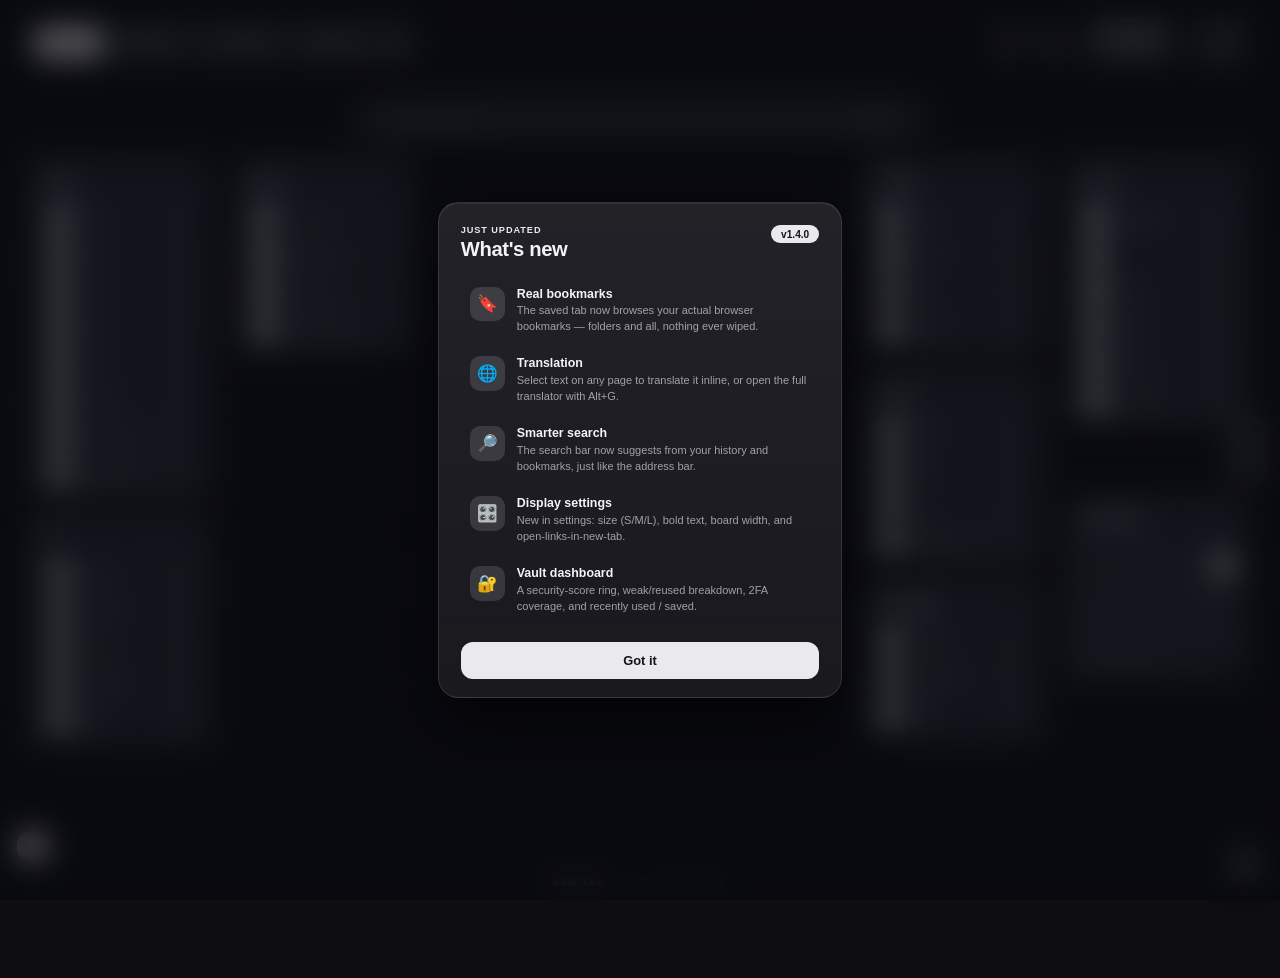
==== commit 43993987: "feat: Bump version to 1.4.0 and add bookmarks and translation features - Updated manifest.json to ve" ====
--- a/index.html
+++ b/index.html
@@ -76,6 +76,21 @@
       </div>
       <div class="set-body">
         <div class="set-section">
+          <div class="set-label">display</div>
+          <div class="set-row"><span>size</span>
+            <div class="set-seg" id="setSize">
+              <button data-v="s">S</button><button data-v="m">M</button><button data-v="l">L</button>
+            </div>
+          </div>
+          <div class="set-row"><span>weight</span>
+            <div class="set-seg" id="setWeight">
+              <button data-v="normal">Normal</button><button data-v="bold">Bold</button>
+            </div>
+          </div>
+          <div class="set-row"><span>board width <b id="colwVal">240px</b></span><input type="range" id="setColW" class="set-range" min="170" max="330" step="2" /></div>
+          <label class="set-toggle"><span>open links in a new tab</span><input type="checkbox" id="setNewTab" /><i class="tgl"></i></label>
+        </div>
+        <div class="set-section">
           <div class="set-label">appearance</div>
           <div class="set-row"><span>wallpaper</span><div class="set-inline"><button class="set-btn" id="setWall">change</button><button class="set-btn" id="setWallReset">reset</button></div></div>
           <label class="set-toggle"><span>random wallpaper (each new tab)</span><input type="checkbox" id="setRandomWall" /><i class="tgl"></i></label>
@@ -131,6 +146,7 @@
                 <option value="accent">accent</option>
               </select>
             </div>
+            <div class="set-row"><span>sync offset <b id="lyricsOffsetVal">0.0s</b></span><input type="range" id="setLyricsOffset" class="set-range" min="-5" max="5" step="0.25" /></div>
             <div class="set-row"><span>font</span>
               <div class="set-inline">
                 <button class="set-btn" id="setLyricsFont">upload…</button>
@@ -139,6 +155,11 @@
             </div>
             <div class="set-hint" id="lyricsFontHint">upload a .ttf / .otf / .woff to style the lyrics</div>
           </div>
+        </div>
+        <div class="set-section">
+          <div class="set-label">playback</div>
+          <div class="set-row"><span>crossfade <b id="crossfadeVal">off</b></span><input type="range" id="setCrossfade" class="set-range" min="0" max="12" step="1" /></div>
+          <div class="set-hint">smoothly blend one song into the next</div>
         </div>
         <div class="set-section">
           <div class="set-label">extras</div>
@@ -269,6 +290,7 @@
       </div>
 
       <div class="src-view" id="srcLibrary">
+        <div class="smart-lists hidden" id="smartLists"></div>
         <div class="song-list" id="songList"></div>
       </div>
 
@@ -278,6 +300,13 @@
           <button id="ytSearchBtn">search</button>
         </div>
         <div class="stream-list" id="ytResults"></div>
+        <div class="dl-wrap hidden" id="dlWrap">
+          <div class="dl-head">
+            <span class="dl-title">downloads <span class="dl-badge" id="dlCount">0</span></span>
+            <button class="dl-clear" id="dlClear">clear done</button>
+          </div>
+          <div class="dl-list" id="dlList"></div>
+        </div>
       </div>
 
       <div class="queue-wrap hidden" id="queueWrap">
@@ -439,32 +468,54 @@
       <div class="stash-head">
         <h2 class="stash-title">
           <svg viewBox="0 0 24 24" fill="none" stroke="currentColor" stroke-width="2" stroke-linecap="round" stroke-linejoin="round"><path d="M6 3h12a1 1 0 0 1 1 1v17l-7-4-7 4V4a1 1 0 0 1 1-1z"/></svg>
-          saved <span class="stash-n" id="stashCount">0</span>
+          bookmarks <span class="stash-n" id="stashCount">0</span>
         </h2>
-        <input id="stashSearch" class="stash-search" placeholder="search saved…" spellcheck="false" />
+        <input id="stashSearch" class="stash-search" placeholder="search all bookmarks…" spellcheck="false" />
         <button class="stash-close" id="stashClose" aria-label="close">✕</button>
       </div>
 
+      <!-- breadcrumb: where you are in the bookmark tree -->
+      <div class="bm-bar">
+        <button class="bm-up" id="bmUp" title="up one folder">↑</button>
+        <div class="bm-crumbs" id="bmCrumbs"></div>
+      </div>
+
       <div class="stash-form">
-        <input id="stashName" placeholder="name — movie, article, thing…" spellcheck="false" />
-        <input id="stashUrl" placeholder="link (optional)" spellcheck="false" />
-        <button id="stashAdd">save</button>
-      </div>
-
-      <div class="stash-tagrow">
-        <span class="stash-taglabel">category</span>
-        <select id="stashCatSel" class="stash-catsel"></select>
-        <input id="stashNewCat" class="stash-newtag" placeholder="new category name" spellcheck="false" style="display:none" />
-        <button id="stashEditTags" class="stash-edittags" title="manage categories">⚙</button>
-        <div class="stash-sel" id="stashSel"></div>
-      </div>
-
-      <div class="stash-filterrow">
-        <span class="stash-taglabel">show</span>
-        <select id="stashFilter" class="stash-catsel"></select>
+        <input id="stashName" placeholder="title" spellcheck="false" />
+        <input id="stashUrl" placeholder="link — leave empty to create a folder" spellcheck="false" />
+        <button id="stashAdd">add</button>
       </div>
 
       <div class="stash-grid" id="stashGrid"></div>
+    </div>
+  </div>
+
+  <!-- TRANSLATE MODE — quick translator (Alt+G / >translate) -->
+  <div class="stash-mode hidden" id="translate">
+    <div class="stash-inner tr-inner">
+      <div class="stash-head">
+        <h2 class="stash-title">
+          <svg viewBox="0 0 24 24" fill="none" stroke="currentColor" stroke-width="2" stroke-linecap="round" stroke-linejoin="round"><path d="M4 5h7M9 3v2c0 4-2 7-5 8"/><path d="M5 9c0 3 3 5 6 6"/><path d="M13 19l4-9 4 9M14.5 16h5"/></svg>
+          translate
+        </h2>
+        <button class="stash-close" id="trClose" aria-label="close">✕</button>
+      </div>
+
+      <div class="tr-langbar">
+        <select id="trFrom" class="tr-langsel"></select>
+        <button id="trSwap" class="tr-swap" title="swap languages">⇄</button>
+        <select id="trTo" class="tr-langsel"></select>
+      </div>
+
+      <div class="tr-cols">
+        <textarea id="trInput" class="tr-input" placeholder="type or paste text…" spellcheck="false"></textarea>
+        <div class="tr-output" id="trOutput" data-empty="translation appears here"></div>
+      </div>
+
+      <div class="tr-foot">
+        <span class="tr-status" id="trStatus"></span>
+        <button id="trCopy" class="tr-copy">copy</button>
+      </div>
     </div>
   </div>
 
@@ -531,7 +582,11 @@
   <script src="js/dashboard.js"></script>
   <script src="js/extras.js"></script>
   <script src="js/stashCore.js"></script>
+  <script src="js/bookmarksCore.js"></script>
   <script src="js/stash.js"></script>
+  <script src="js/translate.js"></script>
+  <script src="js/whatsnew.js"></script>
+  <script src="js/updatecheck.js"></script>
   <script src="js/vault.js"></script>
   <script src="js/app.js"></script>
 </body>
--- a/css/style.css
+++ b/css/style.css
@@ -397,7 +397,7 @@
   display: flex;
   flex-direction: column;
   gap: 14px;
-  width: clamp(170px, 16vw, 240px);
+  width: var(--col-w, clamp(170px, 16vw, 240px));
   flex-shrink: 1;
   min-width: 0;
   max-height: 100%;
@@ -1080,8 +1080,52 @@
   color: var(--accent);
   flex-shrink: 0;
 }
-.palette-txt { display: flex; flex-direction: column; gap: 1px; }
-.palette-hint { font-size: 10px; }
+/* segmented control (settings: size / weight) */
+.set-seg {
+  display: inline-flex;
+  background: rgba(255, 255, 255, 0.05);
+  border: 1px solid var(--border);
+  border-radius: 10px;
+  padding: 2px;
+  gap: 2px;
+}
+.set-seg button {
+  border: none;
+  background: transparent;
+  color: var(--ink-dim);
+  font-family: inherit;
+  font-size: 12px;
+  font-weight: 600;
+  padding: 5px 13px;
+  border-radius: 8px;
+  cursor: pointer;
+  transition: background .2s var(--ease-soft), color .2s var(--ease-soft);
+}
+.set-seg button.on { background: var(--accent); color: var(--accent-ink); }
+.set-seg button:not(.on):hover { color: var(--ink); background: rgba(255, 255, 255, 0.06); }
+
+/* display size + weight applied to the link boards */
+:root[data-size="s"] #grid { zoom: 0.9; }
+:root[data-size="l"] #grid { zoom: 1.12; }
+:root[data-weight="bold"] .link-name { font-weight: 700; }
+:root[data-weight="bold"] .group-title { font-weight: 800; }
+
+.palette-txt { display: flex; flex-direction: column; gap: 1px; min-width: 0; }
+.palette-hint { font-size: 10px; overflow: hidden; text-overflow: ellipsis; white-space: nowrap; max-width: 100%; }
+.palette-ico { overflow: hidden; }
+.palette-ico img { width: 100%; height: 100%; object-fit: contain; padding: 6px; background: rgba(255,255,255,0.92); }
+.palette-cmd { display: flex; align-items: center; gap: 7px; overflow: hidden; text-overflow: ellipsis; white-space: nowrap; }
+.palette-tag {
+  flex-shrink: 0;
+  font-size: 9px;
+  font-weight: 700;
+  text-transform: uppercase;
+  letter-spacing: .03em;
+  color: var(--ink-faint);
+  background: rgba(255,255,255,0.07);
+  border-radius: 5px;
+  padding: 1px 6px;
+}
 
 @media (max-width: 640px) {
   .dash-grid { grid-template-columns: 1fr 1fr; }
@@ -2493,6 +2537,57 @@
   flex-shrink: 0;
   opacity: 0.9;
 }
+
+/* ---------- download queue panel ---------- */
+.dl-wrap {
+  margin-top: 10px;
+  padding-top: 10px;
+  border-top: 1px solid var(--border);
+}
+.dl-wrap.hidden { display: none; }
+.dl-head { display: flex; align-items: center; justify-content: space-between; margin-bottom: 8px; }
+.dl-title { font-size: 11px; font-weight: 700; letter-spacing: .5px; text-transform: uppercase; color: var(--ink-dim); }
+.dl-badge {
+  display: inline-block; min-width: 16px; text-align: center;
+  font-size: 10px; padding: 1px 5px; border-radius: 99px;
+  background: var(--accent-soft); color: var(--accent);
+}
+.dl-clear {
+  background: none; border: none; color: var(--ink-faint); cursor: pointer;
+  font-family: inherit; font-size: 11px; padding: 2px 4px; border-radius: 6px;
+  transition: color .2s var(--ease-soft);
+}
+.dl-clear:hover { color: var(--ink); }
+.dl-list { display: flex; flex-direction: column; gap: 8px; }
+.dl-row { display: flex; flex-direction: column; gap: 5px; }
+.dl-top { display: flex; align-items: center; justify-content: space-between; gap: 8px; }
+.dl-name { font-size: 12px; color: var(--ink); overflow: hidden; text-overflow: ellipsis; white-space: nowrap; }
+.dl-pct { font-size: 11px; color: var(--ink-dim); flex-shrink: 0; }
+.dl-bar { height: 4px; border-radius: 2px; background: rgba(255,255,255,0.1); overflow: hidden; }
+.dl-bar i { display: block; height: 100%; background: var(--accent); border-radius: 2px; transition: width .3s var(--ease-soft); }
+.dl-done .dl-bar i { background: #4caf72; }
+.dl-done .dl-pct { color: #4caf72; }
+.dl-error .dl-bar i { background: #d05a6a; width: 100% !important; }
+.dl-error .dl-pct { color: #d05a6a; }
+.dl-err { font-size: 10px; color: var(--ink-faint); }
+
+/* ---------- smart playlists ---------- */
+.smart-lists { margin-bottom: 12px; }
+.smart-lists.hidden { display: none; }
+.smart-label { font-size: 11px; font-weight: 700; letter-spacing: .5px; text-transform: uppercase; color: var(--ink-dim); margin-bottom: 8px; }
+.smart-chips { display: flex; flex-wrap: wrap; gap: 6px; }
+.smart-chip {
+  display: inline-flex; align-items: center; gap: 6px;
+  padding: 6px 11px; border-radius: 99px;
+  background: var(--panel); border: 1px solid var(--border);
+  color: var(--ink); font-family: inherit; font-size: 12px; cursor: pointer;
+  transition: background .2s var(--ease-soft), border-color .2s var(--ease-soft), transform .1s var(--ease-soft);
+}
+.smart-chip b { color: var(--ink-faint); font-weight: 600; font-size: 11px; }
+.smart-chip:hover { background: var(--accent-soft); border-color: var(--accent); }
+.smart-chip:active { transform: scale(0.96); }
+.smart-chip.smart-all { background: var(--accent-soft); border-color: var(--accent); color: var(--accent); font-weight: 600; }
+.smart-chip.smart-all b { color: var(--accent); opacity: 0.7; }
 
 .queue-wrap { margin-top: 14px; }
 .queue-head {
@@ -2920,15 +3015,6 @@
 
 .sc-body { flex: 1; min-width: 0; display: flex; flex-direction: column; gap: 4px; }
 .sc-name { font-size: 13.5px; font-weight: 600; overflow: hidden; text-overflow: ellipsis; white-space: nowrap; }
-.sc-tag {
-  align-self: flex-start;
-  font-size: 10px;
-  color: var(--ink-dim);
-  background: rgba(255, 255, 255, 0.07);
-  border-radius: 99px;
-  padding: 2px 9px;
-  text-transform: lowercase;
-}
 
 .sc-actions { display: flex; align-items: center; gap: 4px; flex-shrink: 0; }
 .sc-actions a, .sc-actions button {
@@ -2950,125 +3036,174 @@
 .sc-del:hover { color: #ff6b6b; background: rgba(255, 80, 80, 0.12); }
 .stash-card.done .sc-done { color: #4ade80; }
 
-/* ready-tag picker row */
-.stash-tagrow {
+/* =========================================================
+   BOOKMARKS — breadcrumb bar + folder / link cards
+   ========================================================= */
+.bm-bar {
   display: flex;
   align-items: center;
   gap: 8px;
+  margin-bottom: 14px;
+  min-height: 30px;
+}
+.bm-bar.searching { opacity: 0.45; pointer-events: none; }
+
+.bm-up {
+  width: 30px;
+  height: 30px;
+  flex-shrink: 0;
+  border-radius: 9px;
+  border: 1px solid var(--border);
+  background: rgba(255, 255, 255, 0.05);
+  color: var(--ink-dim);
+  cursor: pointer;
+  display: grid;
+  place-items: center;
+  font-size: 13px;
+  transition: color .2s var(--ease-soft), background .2s var(--ease-soft);
+}
+.bm-up:hover { color: var(--accent); background: var(--accent-soft); border-color: var(--accent); }
+
+.bm-crumbs {
+  display: flex;
+  align-items: center;
+  gap: 2px;
   flex-wrap: wrap;
-  margin-bottom: 16px;
-}
-.stash-taglabel {
-  font-size: 10px;
-  letter-spacing: 1px;
-  text-transform: uppercase;
-  color: var(--ink-faint);
-  flex-shrink: 0;
-}
-.stash-picker { display: flex; flex-wrap: wrap; gap: 6px; flex: 1; min-width: 120px; }
-.pick-empty { font-size: 11px; color: var(--ink-faint); }
-.pick {
-  display: inline-flex;
-  align-items: center;
-  gap: 5px;
+  min-width: 0;
+}
+.crumb {
+  border: none;
+  background: transparent;
+  color: var(--ink-dim);
   font-family: inherit;
   font-size: 12px;
-  color: var(--ink-dim);
+  padding: 4px 8px;
+  border-radius: 8px;
+  cursor: pointer;
+  transition: color .2s var(--ease-soft), background .2s var(--ease-soft);
+}
+.crumb:hover { color: var(--ink); background: rgba(255, 255, 255, 0.06); }
+.crumb.on { color: var(--accent); background: var(--accent-soft); font-weight: 600; cursor: default; }
+.crumb-sep { color: var(--ink-faint); font-size: 11px; }
+
+/* folder cards read as containers; link cards are plain anchors */
+.stash-card.link { text-decoration: none; color: inherit; }
+.stash-card.folder { cursor: pointer; }
+.stash-card.folder .folder-ico {
+  background: rgba(255, 255, 255, 0.07);
+  color: var(--ink-dim);
+}
+.stash-card.folder:hover .folder-ico { color: var(--accent); background: var(--accent-soft); }
+.folder-ico svg { width: 19px; height: 19px; }
+
+.sc-sub {
+  font-size: 10.5px;
+  color: var(--ink-faint);
+  overflow: hidden;
+  text-overflow: ellipsis;
+  white-space: nowrap;
+}
+
+/* =========================================================
+   TRANSLATE PANEL — new-tab translator
+   ========================================================= */
+.tr-inner { width: min(860px, 100%); }
+
+.tr-langbar {
+  display: flex;
+  align-items: center;
+  gap: 10px;
+  margin-bottom: 14px;
+}
+.tr-langsel {
+  flex: 1;
+  appearance: none;
+  font-family: inherit;
+  font-size: 13px;
+  font-weight: 600;
+  color: var(--ink);
   background: var(--panel);
   border: 1px solid var(--border);
-  border-radius: var(--radius-pill);
-  padding: 5px 13px;
-  cursor: pointer;
-  transition: color .2s var(--ease-soft), background .2s var(--ease-soft);
-}
-.pick:hover { color: var(--ink); }
-.pick.on { background: var(--accent); color: var(--accent-ink); border-color: transparent; }
-.pick-x {
-  display: inline-grid;
-  place-items: center;
-  width: 14px;
-  height: 14px;
-  border-radius: 50%;
-  background: rgba(0, 0, 0, 0.18);
-  font-size: 9px;
-}
-.stash-picker.editing .pick { border-color: rgba(255, 80, 80, 0.4); }
-
-.stash-newtag {
-  flex: 0 0 130px;
-  min-width: 100px;
+  border-radius: 12px;
+  padding: 10px 14px;
+  cursor: pointer;
+  text-align: center;
+}
+.tr-langsel:focus { border-color: var(--accent); outline: none; }
+.tr-langsel option { background: #14141a; color: var(--ink); text-align: left; }
+
+.tr-swap {
+  flex-shrink: 0;
+  width: 40px;
+  height: 40px;
+  border-radius: 12px;
+  border: 1px solid var(--border);
   background: var(--panel);
-  border: 1px solid var(--border);
-  border-radius: var(--radius-pill);
+  color: var(--ink-dim);
+  font-size: 17px;
+  cursor: pointer;
+  transition: color .2s var(--ease-soft), background .2s var(--ease-soft), transform .3s var(--ease-soft);
+}
+.tr-swap:hover { color: var(--accent); background: var(--accent-soft); border-color: var(--accent); transform: rotate(180deg); }
+
+.tr-cols {
+  display: grid;
+  grid-template-columns: 1fr 1fr;
+  gap: 12px;
+}
+@media (max-width: 620px) { .tr-cols { grid-template-columns: 1fr; } }
+
+.tr-input,
+.tr-output {
+  min-height: 220px;
+  max-height: 46vh;
+  overflow-y: auto;
+  background: var(--panel);
+  border: 1px solid var(--border);
+  border-radius: 16px;
+  box-shadow: var(--glass-line), var(--shadow-soft);
+  padding: 16px 18px;
+  font-size: 15px;
+  line-height: 1.55;
   color: var(--ink);
+}
+.tr-input {
+  resize: none;
+  font-family: inherit;
+  outline: none;
+}
+.tr-input:focus { border-color: var(--accent); }
+.tr-input::placeholder { color: var(--ink-faint); }
+
+.tr-output { white-space: pre-wrap; word-break: break-word; }
+.tr-output.empty::before,
+.tr-output:empty::before {
+  content: attr(data-empty);
+  color: var(--ink-faint);
+}
+
+.tr-foot {
+  display: flex;
+  align-items: center;
+  justify-content: space-between;
+  margin-top: 12px;
+  min-height: 30px;
+}
+.tr-status { font-size: 12px; color: var(--ink-dim); text-transform: lowercase; }
+.tr-copy {
+  border: 1px solid var(--border);
+  background: rgba(255, 255, 255, 0.05);
+  color: var(--ink-dim);
   font-family: inherit;
   font-size: 12px;
+  font-weight: 600;
+  border-radius: 9px;
   padding: 7px 14px;
-  outline: none;
-  transition: border-color .3s var(--ease-soft);
-}
-.stash-newtag:focus { border-color: var(--accent); }
-.stash-newtag::placeholder { color: var(--ink-faint); }
-.stash-edittags {
-  width: 32px;
-  height: 32px;
-  flex-shrink: 0;
-  border-radius: 50%;
-  background: var(--panel);
-  border: 1px solid var(--border);
-  color: var(--ink-dim);
-  cursor: pointer;
-  font-size: 13px;
+  cursor: pointer;
   transition: color .2s var(--ease-soft), background .2s var(--ease-soft);
 }
-.stash-edittags:hover { color: var(--ink); background: var(--accent-soft); }
-.stash-edittags.on { background: var(--accent); color: var(--accent-ink); border-color: transparent; }
-
-/* category dropdowns + selected chips */
-.stash-catsel {
-  background: var(--panel);
-  border: 1px solid var(--border);
-  border-radius: 12px;
-  color: var(--ink);
-  font-family: inherit;
-  font-size: 12px;
-  padding: 8px 14px;
-  outline: none;
-  cursor: pointer;
-  min-width: 160px;
-  transition: border-color .3s var(--ease-soft);
-}
-.stash-catsel:focus { border-color: var(--accent); }
-.stash-catsel option { background: #14141a; color: var(--ink); }
-
-.stash-filterrow { display: flex; align-items: center; gap: 10px; margin-bottom: 16px; }
-
-.stash-sel { display: flex; flex-wrap: wrap; gap: 6px; flex: 1; }
-.selchip {
-  display: inline-flex;
-  align-items: center;
-  gap: 5px;
-  font-size: 12px;
-  color: var(--accent-ink);
-  background: var(--accent);
-  border-radius: var(--radius-pill);
-  padding: 4px 6px 4px 12px;
-}
-.selchip.manage { background: rgba(255, 80, 80, 0.16); color: var(--ink); }
-.selx {
-  cursor: pointer;
-  background: rgba(0, 0, 0, 0.18);
-  border: none;
-  color: inherit;
-  border-radius: 50%;
-  width: 16px;
-  height: 16px;
-  display: inline-grid;
-  place-items: center;
-  font-size: 9px;
-  font-family: inherit;
-}
-.selchip.manage .selx { background: rgba(255, 80, 80, 0.3); }
+.tr-copy:hover { color: var(--accent); background: var(--accent-soft); border-color: var(--accent); }
+
 
 /* =========================================================
    VAULT MODE — password manager (full-screen, gated)
@@ -3080,53 +3215,66 @@
   display: flex;
   justify-content: center;
   align-items: flex-start;
-  background: rgba(8, 8, 12, 0.65);
-  backdrop-filter: blur(34px) saturate(150%);
-  -webkit-backdrop-filter: blur(34px) saturate(150%);
+  background:
+    radial-gradient(120% 60% at 50% -10%, var(--accent-soft), transparent 60%),
+    rgba(6, 6, 9, 0.74);
+  backdrop-filter: blur(38px) saturate(160%);
+  -webkit-backdrop-filter: blur(38px) saturate(160%);
   overflow-y: auto;
   padding: 7vh 20px 40px;
   transition: opacity .35s var(--ease-soft);
 }
 .vault-mode.hidden { opacity: 0; pointer-events: none; }
-.vault-inner { width: min(620px, 100%); animation: fadeInSoft .4s var(--ease-soft) both; }
-
-.vault-head { display: flex; align-items: center; gap: 14px; margin-bottom: 20px; }
+.vault-inner {
+  width: min(1080px, 96%);
+  animation: fadeInSoft .4s var(--ease-soft) both;
+}
+
+.vault-head { display: flex; align-items: center; gap: 14px; margin-bottom: 22px; }
 .vault-title {
-  display: flex; align-items: center; gap: 10px;
-  font-size: 22px; font-weight: 800; letter-spacing: -0.3px; color: var(--ink);
-}
-.vault-title svg { width: 22px; height: 22px; color: var(--accent); }
+  display: flex; align-items: center; gap: 12px;
+  font-size: 23px; font-weight: 800; letter-spacing: -0.4px; color: var(--ink);
+}
+.vault-title svg {
+  width: 24px; height: 24px; color: var(--accent);
+  filter: drop-shadow(0 0 10px var(--accent));
+}
 .vault-lockbtn {
   margin-left: auto;
-  font-family: inherit; font-size: 11px; font-weight: 600;
-  color: var(--ink-dim); background: var(--panel);
+  font-family: inherit; font-size: 11px; font-weight: 700;
+  color: var(--ink-dim); background: rgba(255,255,255,0.05);
   border: 1px solid var(--border); border-radius: var(--radius-pill);
-  padding: 7px 16px; cursor: pointer;
-  transition: color .25s var(--ease-soft), background .25s var(--ease-soft);
-}
-.vault-lockbtn:hover { color: var(--ink); background: var(--accent-soft); }
-
-.vault-msg, .vault-err { color: var(--ink-faint); font-size: 13px; text-align: center; padding: 12px 0; }
+  padding: 8px 18px; cursor: pointer;
+  transition: color .25s var(--ease-soft), background .25s var(--ease-soft), border-color .25s var(--ease-soft);
+}
+.vault-lockbtn:hover { color: var(--ink); background: var(--accent-soft); border-color: var(--accent); }
+
+.vault-msg, .vault-err { color: var(--ink-faint); font-size: 13px; text-align: center; padding: 14px 0; }
 .vault-err { color: #ff6b6b; min-height: 18px; padding: 6px 0 0; }
 
 /* setup / unlock gate */
 .vault-gate {
-  max-width: 340px; margin: 4vh auto 0;
-  display: flex; flex-direction: column; gap: 10px; text-align: center;
-}
-.vg-title { font-size: 17px; font-weight: 800; color: var(--ink); }
+  max-width: 360px; margin: 4vh auto 0;
+  display: flex; flex-direction: column; gap: 11px; text-align: center;
+  background: rgba(255,255,255,0.03);
+  border: 1px solid var(--border);
+  border-radius: 20px;
+  padding: 30px 26px;
+  box-shadow: 0 24px 60px rgba(0,0,0,0.45), inset 0 1px 0 rgba(255,255,255,0.05);
+}
+.vg-title { font-size: 18px; font-weight: 800; color: var(--ink); }
 .vg-sub { font-size: 12px; color: var(--ink-dim); margin-bottom: 8px; line-height: 1.5; }
 
 .vault-input {
-  background: var(--panel);
+  background: rgba(0,0,0,0.28);
   border: 1px solid var(--border);
   border-radius: 12px;
   color: var(--ink);
   font-family: inherit; font-size: 14px;
   padding: 12px 16px; outline: none;
-  transition: border-color .3s var(--ease-soft);
-}
-.vault-input:focus { border-color: var(--accent); }
+  transition: border-color .3s var(--ease-soft), box-shadow .3s var(--ease-soft);
+}
+.vault-input:focus { border-color: var(--accent); box-shadow: 0 0 0 3px var(--accent-soft); }
 .vault-input::placeholder { color: var(--ink-faint); }
 .vault-input.sm { font-size: 13px; padding: 10px 14px; }
 
@@ -3137,7 +3285,7 @@
   padding: 12px 0; cursor: pointer;
   transition: transform .2s var(--ease-soft), box-shadow .25s var(--ease-soft);
 }
-.vault-btn:hover { box-shadow: 0 8px 22px rgba(0, 0, 0, 0.28); }
+.vault-btn:hover { box-shadow: 0 10px 26px var(--accent-soft); }
 .vault-btn:active { transform: scale(0.96); }
 .vault-btn.sm { grid-column: 1 / -1; font-size: 13px; padding: 10px 0; }
 
@@ -3156,63 +3304,100 @@
 .vault-toolbar { display: flex; align-items: center; justify-content: space-between; margin-bottom: 12px; }
 .vt-count { font-size: 11px; letter-spacing: 1px; text-transform: uppercase; color: var(--ink-faint); }
 .vault-ghostbtn {
-  font-family: inherit; font-size: 11px; font-weight: 600;
-  color: var(--ink-dim); background: var(--panel);
+  font-family: inherit; font-size: 11px; font-weight: 700;
+  color: var(--ink-dim); background: rgba(255,255,255,0.05);
   border: 1px solid var(--border); border-radius: var(--radius-pill);
-  padding: 7px 16px; cursor: pointer;
+  padding: 8px 16px; cursor: pointer;
   transition: color .25s var(--ease-soft), background .25s var(--ease-soft), border-color .25s var(--ease-soft);
 }
 .vault-ghostbtn:hover { color: var(--ink); background: var(--accent-soft); border-color: var(--accent); }
 
 .vault-list { display: flex; flex-direction: column; gap: 8px; margin-bottom: 18px; }
 .ventry {
-  display: flex; align-items: center; gap: 12px;
-  padding: 12px 14px;
-  background: var(--panel); border: 1px solid var(--border);
-  border-radius: 14px;
-  transition: background .25s var(--ease-soft);
-}
-.ventry:hover { background: var(--panel-strong); }
+  position: relative;
+  display: flex; align-items: center; gap: 13px;
+  padding: 12px 15px 12px 16px;
+  background: linear-gradient(180deg, rgba(255,255,255,0.045), rgba(255,255,255,0.02));
+  border: 1px solid var(--border);
+  border-radius: 15px;
+  overflow: hidden;
+  transition: background .25s var(--ease-soft), border-color .25s var(--ease-soft), transform .25s var(--ease-soft), box-shadow .25s var(--ease-soft);
+}
+/* left status strip — instant risk scan */
+.ventry::before {
+  content: ""; position: absolute; left: 0; top: 0; bottom: 0; width: 3px;
+  background: transparent; transition: background .25s var(--ease-soft);
+}
+.ventry:hover {
+  background: var(--panel-strong);
+  border-color: var(--border-hot);
+  transform: translateY(-1px);
+  box-shadow: 0 10px 26px rgba(0,0,0,0.32);
+}
+.ventry.risk-weak::before { background: #ff5f5f; }
+.ventry.risk-reused::before { background: #ffb84d; }
+
 .ve-ico {
-  width: 38px; height: 38px; border-radius: 10px; flex: none;
+  width: 40px; height: 40px; border-radius: 11px; flex: none;
   background: var(--accent-soft); color: var(--accent);
-  display: grid; place-items: center; font-weight: 800;
-}
+  display: grid; place-items: center; font-weight: 800; font-size: 15px;
+  overflow: hidden;
+  box-shadow: inset 0 0 0 1px rgba(255,255,255,0.05);
+}
+.ve-ico img { width: 100%; height: 100%; object-fit: contain; padding: 8px; background: rgba(255,255,255,0.92); }
 .ve-body { flex: 1; min-width: 0; }
-.ve-site { font-size: 14px; font-weight: 600; color: var(--ink); overflow: hidden; text-overflow: ellipsis; white-space: nowrap; }
-.ve-user { font-size: 12px; color: var(--ink-dim); overflow: hidden; text-overflow: ellipsis; white-space: nowrap; }
+.ve-site { font-size: 14px; font-weight: 700; color: var(--ink); overflow: hidden; text-overflow: ellipsis; white-space: nowrap; }
+.ve-user { font-size: 12px; color: var(--ink-dim); overflow: hidden; text-overflow: ellipsis; white-space: nowrap; margin-top: 1px; }
 .ve-pw {
-  font-family: var(--font-mono, monospace); font-size: 13px; color: var(--ink-dim);
-  letter-spacing: 1px; max-width: 130px; overflow: hidden; text-overflow: ellipsis; white-space: nowrap;
+  font-family: var(--font-mono, monospace); font-size: 15px; color: var(--ink-faint);
+  letter-spacing: 2px; max-width: 130px; overflow: hidden; text-overflow: ellipsis; white-space: nowrap;
 }
 
 /* 2FA live code */
 .ve-totp { flex: none; text-align: center; cursor: pointer; }
 .vt-code {
-  display: block; font-family: var(--font-mono, monospace); font-size: 15px; font-weight: 700;
-  letter-spacing: 1px; color: var(--accent);
-}
-.vt-bar { display: block; height: 3px; border-radius: 99px; background: rgba(255,255,255,0.12); margin-top: 3px; overflow: hidden; }
+  display: block; font-family: var(--font-mono, monospace); font-size: 16px; font-weight: 800;
+  letter-spacing: 2px; color: var(--accent); text-shadow: 0 0 12px var(--accent-soft);
+}
+.vt-bar { display: block; height: 3px; border-radius: 99px; background: rgba(255,255,255,0.12); margin-top: 4px; overflow: hidden; }
 .vt-ring { display: block; height: 100%; width: 100%; background: var(--accent); transition: width 1s linear; }
 
 /* health badges */
 .ve-badges { display: inline-flex; gap: 4px; vertical-align: middle; }
 .vbadge {
-  font-size: 9px; font-weight: 700; letter-spacing: 0.3px; text-transform: uppercase;
-  padding: 1px 7px; border-radius: 99px;
-}
-.vbadge.weak { background: rgba(255,80,80,0.18); color: #ff8080; }
-.vbadge.reused { background: rgba(255,170,60,0.18); color: #ffb84d; }
-.vbadge.old { background: rgba(255,255,255,0.10); color: var(--ink-dim); }
-
-.vt-health { flex: 1; text-align: center; font-size: 11px; color: #ffb84d; }
-.vt-health.ok { color: #4ade80; }
+  font-size: 8.5px; font-weight: 800; letter-spacing: 0.4px; text-transform: uppercase;
+  padding: 2px 7px; border-radius: 99px;
+}
+.vbadge.weak { background: rgba(255,80,80,0.2); color: #ff8a8a; box-shadow: inset 0 0 0 1px rgba(255,80,80,0.3); }
+.vbadge.reused { background: rgba(255,170,60,0.18); color: #ffc169; box-shadow: inset 0 0 0 1px rgba(255,170,60,0.28); }
+.vbadge.old { background: rgba(255,255,255,0.1); color: var(--ink-dim); }
+
+/* security health meter (replaces the plain weak/reused text) */
+.vt-health { flex: 1; display: flex; align-items: center; justify-content: center; gap: 10px; min-width: 0; }
+.vhm { display: flex; align-items: center; gap: 10px; width: 100%; max-width: 260px; }
+.vhm-bar {
+  flex: 1; height: 7px; border-radius: 99px; overflow: hidden;
+  display: flex; background: rgba(255,255,255,0.08);
+  box-shadow: inset 0 0 0 1px rgba(255,255,255,0.05);
+}
+.vhm-bar i { height: 100%; transition: width .6s var(--ease-soft); }
+.vhm-bar .strong { background: linear-gradient(90deg, #34d17f, #57e39a); }
+.vhm-bar .reused { background: #ffb84d; }
+.vhm-bar .weak { background: #ff5f5f; }
+.vhm-score { font-size: 13px; font-weight: 800; letter-spacing: -0.3px; white-space: nowrap; }
+.vhm-score small { font-size: 9px; font-weight: 700; opacity: 0.7; margin-left: 1px; }
+.vhm-score[data-lvl="good"] { color: #5ce39a; text-shadow: 0 0 12px rgba(92,227,154,0.35); }
+.vhm-score[data-lvl="warn"] { color: #ffc169; }
+.vhm-score[data-lvl="bad"] { color: #ff7a7a; }
+
 .ve-actions { display: flex; gap: 4px; flex: none; }
 .ve-actions button {
-  width: 30px; height: 30px; border: none; border-radius: 8px;
+  width: 32px; height: 32px; border: none; border-radius: 9px;
   background: transparent; color: var(--ink-faint); cursor: pointer; font-size: 13px;
+  display: grid; place-items: center;
   transition: color .2s var(--ease-soft), background .2s var(--ease-soft);
 }
+.ve-actions button svg { width: 16px; height: 16px; }
 .ve-reveal:hover { color: var(--accent); background: var(--accent-soft); }
 .ve-del:hover { color: #ff6b6b; background: rgba(255, 80, 80, 0.12); }
 
@@ -3226,7 +3411,7 @@
 /* section tabs (passwords / authenticator) */
 .vsec-tabs {
   display: flex; gap: 4px; margin-bottom: 16px;
-  background: rgba(255, 255, 255, 0.05);
+  background: rgba(0, 0, 0, 0.28);
   border: 1px solid var(--border);
   border-radius: var(--radius-pill);
   padding: 4px; width: max-content;
@@ -3236,23 +3421,27 @@
   color: var(--ink-dim); background: transparent; border: none;
   border-radius: var(--radius-pill); padding: 8px 20px; cursor: pointer;
   display: flex; align-items: center; gap: 7px;
-  transition: background .3s var(--ease-soft), color .3s var(--ease-soft);
+  transition: background .3s var(--ease-soft), color .3s var(--ease-soft), box-shadow .3s var(--ease-soft);
 }
 .vsec:hover:not(.on) { color: var(--ink); }
-.vsec.on { background: var(--accent); color: var(--accent-ink); }
-.vsec-n { font-size: 10px; opacity: 0.7; }
-
-.vault-topbar { display: flex; align-items: center; gap: 10px; margin-bottom: 12px; }
+.vsec.on { background: var(--accent); color: var(--accent-ink); box-shadow: 0 4px 16px var(--accent-soft); }
+.vsec-n {
+  font-size: 10px; font-weight: 800; min-width: 16px; padding: 1px 5px;
+  border-radius: 99px; background: rgba(0,0,0,0.18);
+}
+.vsec:not(.on) .vsec-n { background: rgba(255,255,255,0.08); }
+
+.vault-topbar { display: flex; align-items: center; gap: 12px; margin-bottom: 14px; }
 .vault-mini {
   font-family: inherit; font-size: 12px; font-weight: 700;
   color: var(--accent-ink); background: var(--accent); border: none;
-  border-radius: var(--radius-pill); padding: 8px 18px; cursor: pointer;
+  border-radius: var(--radius-pill); padding: 9px 18px; cursor: pointer;
   transition: transform .2s var(--ease-soft), box-shadow .25s var(--ease-soft);
 }
-.vault-mini:hover { box-shadow: 0 6px 16px rgba(0, 0, 0, 0.22); }
+.vault-mini:hover { box-shadow: 0 6px 18px var(--accent-soft); }
 .vault-mini:active { transform: scale(0.95); }
 
-.vault-scroll { max-height: 52vh; overflow-y: auto; padding-right: 4px; }
+.vault-scroll { max-height: 54vh; overflow-y: auto; padding-right: 4px; }
 .vault-scroll::-webkit-scrollbar { width: 6px; }
 .vault-scroll::-webkit-scrollbar-thumb { background: rgba(255, 255, 255, 0.14); border-radius: 99px; }
 
@@ -3263,6 +3452,243 @@
   font-size: 11px; color: var(--ink-dim); line-height: 1.5;
   background: rgba(255, 255, 255, 0.04); border-radius: 10px; padding: 9px 12px;
 }
+
+/* ============ update-available banner ============ */
+.upd-banner {
+  position: fixed;
+  left: 50%; bottom: 22px;
+  transform: translateX(-50%);
+  z-index: 115;
+  display: flex; align-items: center; gap: 12px;
+  max-width: min(460px, calc(100% - 32px));
+  background: rgba(20, 20, 26, 0.96);
+  border: 1px solid var(--border);
+  border-radius: var(--radius-pill);
+  padding: 10px 12px 10px 16px;
+  box-shadow: 0 16px 44px rgba(0, 0, 0, 0.5);
+  opacity: 1;                                  /* always visible; slide is a nicety */
+  animation: updIn .32s var(--ease-soft) both;
+}
+@keyframes updIn {
+  from { transform: translate(-50%, 18px); }
+  to   { transform: translate(-50%, 0); }
+}
+.upd-banner.out { opacity: 0; transform: translate(-50%, 18px); transition: opacity .2s var(--ease-soft), transform .2s var(--ease-soft); }
+.upd-dot {
+  width: 8px; height: 8px; flex: none; border-radius: 50%;
+  background: var(--accent); box-shadow: 0 0 10px var(--accent);
+}
+.upd-body { min-width: 0; }
+.upd-line { font-size: 13px; color: var(--ink); white-space: nowrap; }
+.upd-notes { font-size: 11px; color: var(--ink-dim); overflow: hidden; text-overflow: ellipsis; white-space: nowrap; margin-top: 1px; }
+.upd-get {
+  flex: none; text-decoration: none;
+  font-size: 12px; font-weight: 700; color: var(--accent-ink); background: var(--accent);
+  border-radius: var(--radius-pill); padding: 6px 13px;
+  transition: box-shadow .25s var(--ease-soft);
+}
+.upd-get:hover { box-shadow: 0 6px 16px var(--accent-soft); }
+.upd-x {
+  flex: none; width: 26px; height: 26px; border: none; cursor: pointer;
+  background: transparent; color: var(--ink-faint); border-radius: 8px; font-size: 12px;
+  transition: color .2s var(--ease-soft), background .2s var(--ease-soft);
+}
+.upd-x:hover { color: var(--ink); background: rgba(255, 255, 255, 0.08); }
+
+/* minimized state: a small persistent corner pill (never nags, never forgotten) */
+.upd-pill {
+  position: fixed; right: 18px; bottom: 18px; z-index: 114;
+  display: flex; align-items: center; gap: 6px;
+  background: rgba(20, 20, 26, 0.96);
+  border: 1px solid var(--border);
+  border-radius: var(--radius-pill);
+  padding: 7px 13px 7px 10px;
+  cursor: pointer;
+  color: var(--ink); font-size: 12px; font-weight: 700;
+  box-shadow: 0 8px 22px rgba(0, 0, 0, 0.4);
+  transition: transform .2s var(--ease-soft), box-shadow .2s var(--ease-soft), border-color .2s var(--ease-soft);
+}
+.upd-pill:hover { transform: translateY(-2px); box-shadow: 0 12px 28px rgba(0, 0, 0, 0.5); border-color: var(--accent); }
+.upd-pill svg { width: 13px; height: 13px; color: var(--accent); }
+/* gentle breathing glow on the pill's dot (stays visible even if paused) */
+.upd-pill .upd-dot { animation: updPulse 2.4s ease-in-out infinite; }
+@keyframes updPulse {
+  0%, 100% { box-shadow: 0 0 4px var(--accent); transform: scale(1); }
+  50%      { box-shadow: 0 0 13px var(--accent); transform: scale(1.25); }
+}
+
+/* "what's new in this update" popup */
+.upd-modal {
+  position: fixed; inset: 0; z-index: 121;
+  display: flex; align-items: center; justify-content: center; padding: 24px;
+  background: rgba(6, 6, 9, 0.6);
+  backdrop-filter: blur(16px); -webkit-backdrop-filter: blur(16px);
+}
+.upd-modal-card {
+  width: min(420px, 100%);
+  background: linear-gradient(180deg, rgba(255,255,255,0.06), rgba(255,255,255,0.02)), #14141a;
+  border: 1px solid var(--border);
+  border-radius: 20px;
+  padding: 22px 22px 18px;
+  box-shadow: 0 30px 70px rgba(0,0,0,0.55), inset 0 1px 0 rgba(255,255,255,0.06);
+  animation: updCardIn .28s var(--ease-soft) both;
+}
+@keyframes updCardIn { from { transform: translateY(10px); } to { transform: translateY(0); } }
+.upd-notes-list { list-style: none; margin: 6px 0 20px; padding: 0; display: flex; flex-direction: column; gap: 10px; }
+.upd-notes-list li { position: relative; padding-left: 20px; font-size: 13px; color: var(--ink); line-height: 1.45; }
+.upd-notes-list li::before { content: ""; position: absolute; left: 4px; top: 7px; width: 6px; height: 6px; border-radius: 50%; background: var(--accent); }
+.upd-notes-p { font-size: 13px; color: var(--ink-dim); margin: 6px 0 20px; }
+.upd-modal-actions { display: flex; gap: 10px; }
+.upd-btn2 {
+  flex: 1; border: none; cursor: pointer; text-align: center; text-decoration: none;
+  font-family: inherit; font-size: 13.5px; font-weight: 700; border-radius: 12px; padding: 11px 0;
+  display: grid; place-items: center;
+  transition: box-shadow .25s var(--ease-soft), background .2s var(--ease-soft), color .2s var(--ease-soft);
+}
+.upd-btn2.primary { background: var(--accent); color: var(--accent-ink); }
+.upd-btn2.primary:hover { box-shadow: 0 10px 26px var(--accent-soft); }
+.upd-btn2.ghost { background: rgba(255,255,255,0.06); color: var(--ink-dim); border: 1px solid var(--border); }
+.upd-btn2.ghost:hover { color: var(--ink); background: rgba(255,255,255,0.1); }
+
+/* ============ "what's new" popup ============ */
+.wn-overlay {
+  position: fixed; inset: 0; z-index: 120;
+  display: flex; align-items: center; justify-content: center;
+  padding: 24px;
+  background: rgba(6, 6, 9, 0.6);
+  backdrop-filter: blur(16px); -webkit-backdrop-filter: blur(16px);
+  opacity: 0; transition: opacity .25s var(--ease-soft);
+}
+.wn-overlay.show { opacity: 1; }
+.wn-card {
+  width: min(440px, 100%);
+  background: linear-gradient(180deg, rgba(255,255,255,0.06), rgba(255,255,255,0.02)), #14141a;
+  border: 1px solid var(--border);
+  border-radius: 22px;
+  padding: 24px 24px 20px;
+  box-shadow: 0 30px 70px rgba(0,0,0,0.55), inset 0 1px 0 rgba(255,255,255,0.06);
+  transform: translateY(12px) scale(0.98);
+  transition: transform .3s var(--ease-soft);
+}
+.wn-overlay.show .wn-card { transform: none; }
+
+.wn-head { display: flex; align-items: flex-start; justify-content: space-between; gap: 12px; margin-bottom: 18px; }
+.wn-kicker { font-size: 10px; font-weight: 800; letter-spacing: 0.1em; text-transform: uppercase; color: var(--accent); }
+.wn-title { font-size: 22px; font-weight: 800; letter-spacing: -0.4px; color: var(--ink); margin-top: 3px; }
+.wn-ver {
+  flex: none; font-size: 11px; font-weight: 800; color: var(--accent-ink);
+  background: var(--accent); border-radius: var(--radius-pill); padding: 4px 11px;
+}
+
+.wn-list { display: flex; flex-direction: column; gap: 4px; margin-bottom: 20px; }
+.wn-item {
+  display: flex; align-items: flex-start; gap: 13px;
+  padding: 10px; border-radius: 13px;
+  transition: background .2s var(--ease-soft);
+}
+.wn-item:hover { background: rgba(255,255,255,0.04); }
+.wn-ico {
+  width: 38px; height: 38px; flex: none; border-radius: 11px;
+  background: var(--accent-soft); display: grid; place-items: center; font-size: 18px;
+}
+.wn-text { min-width: 0; }
+.wn-it-title { font-size: 13.5px; font-weight: 700; color: var(--ink); }
+.wn-it-desc { font-size: 12px; color: var(--ink-dim); line-height: 1.45; margin-top: 2px; }
+
+.wn-btn {
+  width: 100%; border: none; cursor: pointer;
+  background: var(--accent); color: var(--accent-ink);
+  font-family: inherit; font-size: 14px; font-weight: 700;
+  border-radius: 13px; padding: 12px 0;
+  transition: box-shadow .25s var(--ease-soft), transform .15s var(--ease-soft);
+}
+.wn-btn:hover { box-shadow: 0 10px 26px var(--accent-soft); }
+.wn-btn:active { transform: scale(0.97); }
+
+/* ============ vault dashboard (passwords) ============ */
+.vgrid { display: grid; grid-template-columns: 1fr 320px; gap: 18px; }
+.vmain { min-width: 0; }
+.vside { display: flex; flex-direction: column; gap: 14px; }
+@media (max-width: 900px) { .vgrid { grid-template-columns: 1fr; } }
+
+/* on desktop: fixed-height two-pane — each column fills and scrolls on its own,
+   so the list never leaves dead space and the sidebar bottom is always reachable */
+@media (min-width: 901px) {
+  .vgrid { height: calc(100vh - 200px); }
+  .vmain { display: flex; flex-direction: column; min-height: 0; }
+  .vmain .vault-scroll { flex: 1; min-height: 0; max-height: none; }
+  .vside { min-height: 0; overflow-y: auto; padding-right: 4px; }
+  .vside::-webkit-scrollbar { width: 6px; }
+  .vside::-webkit-scrollbar-thumb { background: rgba(255, 255, 255, 0.14); border-radius: 99px; }
+}
+
+.vault-search {
+  flex: 1; min-width: 0;
+  background: rgba(0,0,0,0.28); border: 1px solid var(--border); border-radius: var(--radius-pill);
+  color: var(--ink); font-family: inherit; font-size: 13px; padding: 9px 16px; outline: none;
+  transition: border-color .25s var(--ease-soft), box-shadow .25s var(--ease-soft);
+}
+.vault-search:focus { border-color: var(--accent); box-shadow: 0 0 0 3px var(--accent-soft); }
+.vault-search::placeholder { color: var(--ink-faint); }
+
+.vcard {
+  background: linear-gradient(180deg, rgba(255,255,255,0.045), rgba(255,255,255,0.02));
+  border: 1px solid var(--border); border-radius: 16px; padding: 16px;
+}
+.vcard-h { font-size: 10px; font-weight: 800; letter-spacing: 0.08em; text-transform: uppercase; color: var(--ink-faint); margin-bottom: 12px; }
+
+/* security ring */
+.vsec-card { display: flex; align-items: center; gap: 16px; }
+.vring { width: 92px; height: 92px; flex: none; position: relative; }
+.vring svg { transform: rotate(-90deg); }
+.vring-track { stroke: rgba(255,255,255,0.09); }
+.vring-fill { stroke-linecap: round; transition: stroke-dashoffset .8s var(--ease-soft), stroke .4s var(--ease-soft); }
+.vring-num {
+  position: absolute; inset: 0; display: grid; place-items: center;
+  font-size: 24px; font-weight: 800; letter-spacing: -1px;
+}
+.vring-num small { font-size: 11px; font-weight: 700; opacity: 0.6; }
+.vsec-meta { min-width: 0; }
+.vsec-verdict { font-size: 14px; font-weight: 800; }
+.vsec-sub { font-size: 11px; color: var(--ink-dim); margin-top: 2px; line-height: 1.4; }
+
+/* breakdown rows (clickable filters) */
+.vbd { display: flex; flex-direction: column; gap: 7px; }
+.vbd-row {
+  display: grid; grid-template-columns: 14px 1fr auto; align-items: center; gap: 9px;
+  background: none; border: none; padding: 3px 4px; border-radius: 8px; cursor: pointer;
+  font-family: inherit; text-align: left; transition: background .2s var(--ease-soft);
+}
+.vbd-row:hover { background: rgba(255,255,255,0.05); }
+.vbd-row.on { background: var(--accent-soft); }
+.vbd-dot { width: 9px; height: 9px; border-radius: 50%; }
+.vbd-dot.strong { background: #57e39a; }
+.vbd-dot.weak { background: #ff5f5f; }
+.vbd-dot.reused { background: #ffb84d; }
+.vbd-dot.old { background: #9aa0ab; }
+.vbd-dot.all { background: var(--accent); }
+.vbd-label { font-size: 12.5px; color: var(--ink); }
+.vbd-n { font-size: 12.5px; font-weight: 800; color: var(--ink-dim); }
+
+/* 2FA coverage */
+.vcov-bar { height: 8px; border-radius: 99px; background: rgba(255,255,255,0.08); overflow: hidden; margin-top: 4px; }
+.vcov-fill { height: 100%; background: linear-gradient(90deg, #34d17f, #57e39a); border-radius: 99px; transition: width .8s var(--ease-soft); }
+.vcov-txt { font-size: 12px; color: var(--ink-dim); margin-top: 8px; }
+.vcov-txt b { color: var(--ink); }
+
+/* mini activity lists (recently used / saved) */
+.vmini { display: flex; flex-direction: column; gap: 2px; }
+.vmini-row { display: flex; align-items: center; gap: 10px; padding: 6px 4px; border-radius: 9px; text-decoration: none; }
+.vmini-row:hover { background: rgba(255,255,255,0.05); }
+.vmini-ico {
+  width: 26px; height: 26px; border-radius: 7px; flex: none; overflow: hidden;
+  background: var(--accent-soft); color: var(--accent); display: grid; place-items: center; font-size: 11px; font-weight: 800;
+}
+.vmini-ico img { width: 100%; height: 100%; object-fit: contain; padding: 5px; background: rgba(255,255,255,0.92); }
+.vmini-body { flex: 1; min-width: 0; }
+.vmini-site { font-size: 12px; font-weight: 600; color: var(--ink); overflow: hidden; text-overflow: ellipsis; white-space: nowrap; }
+.vmini-time { font-size: 10.5px; color: var(--ink-faint); }
+.vmini-empty { font-size: 11px; color: var(--ink-faint); padding: 4px; }
 .ve-cardno { font-family: var(--font-mono, monospace); font-size: 12px; color: var(--ink-dim); }
 
 /* card tags */
